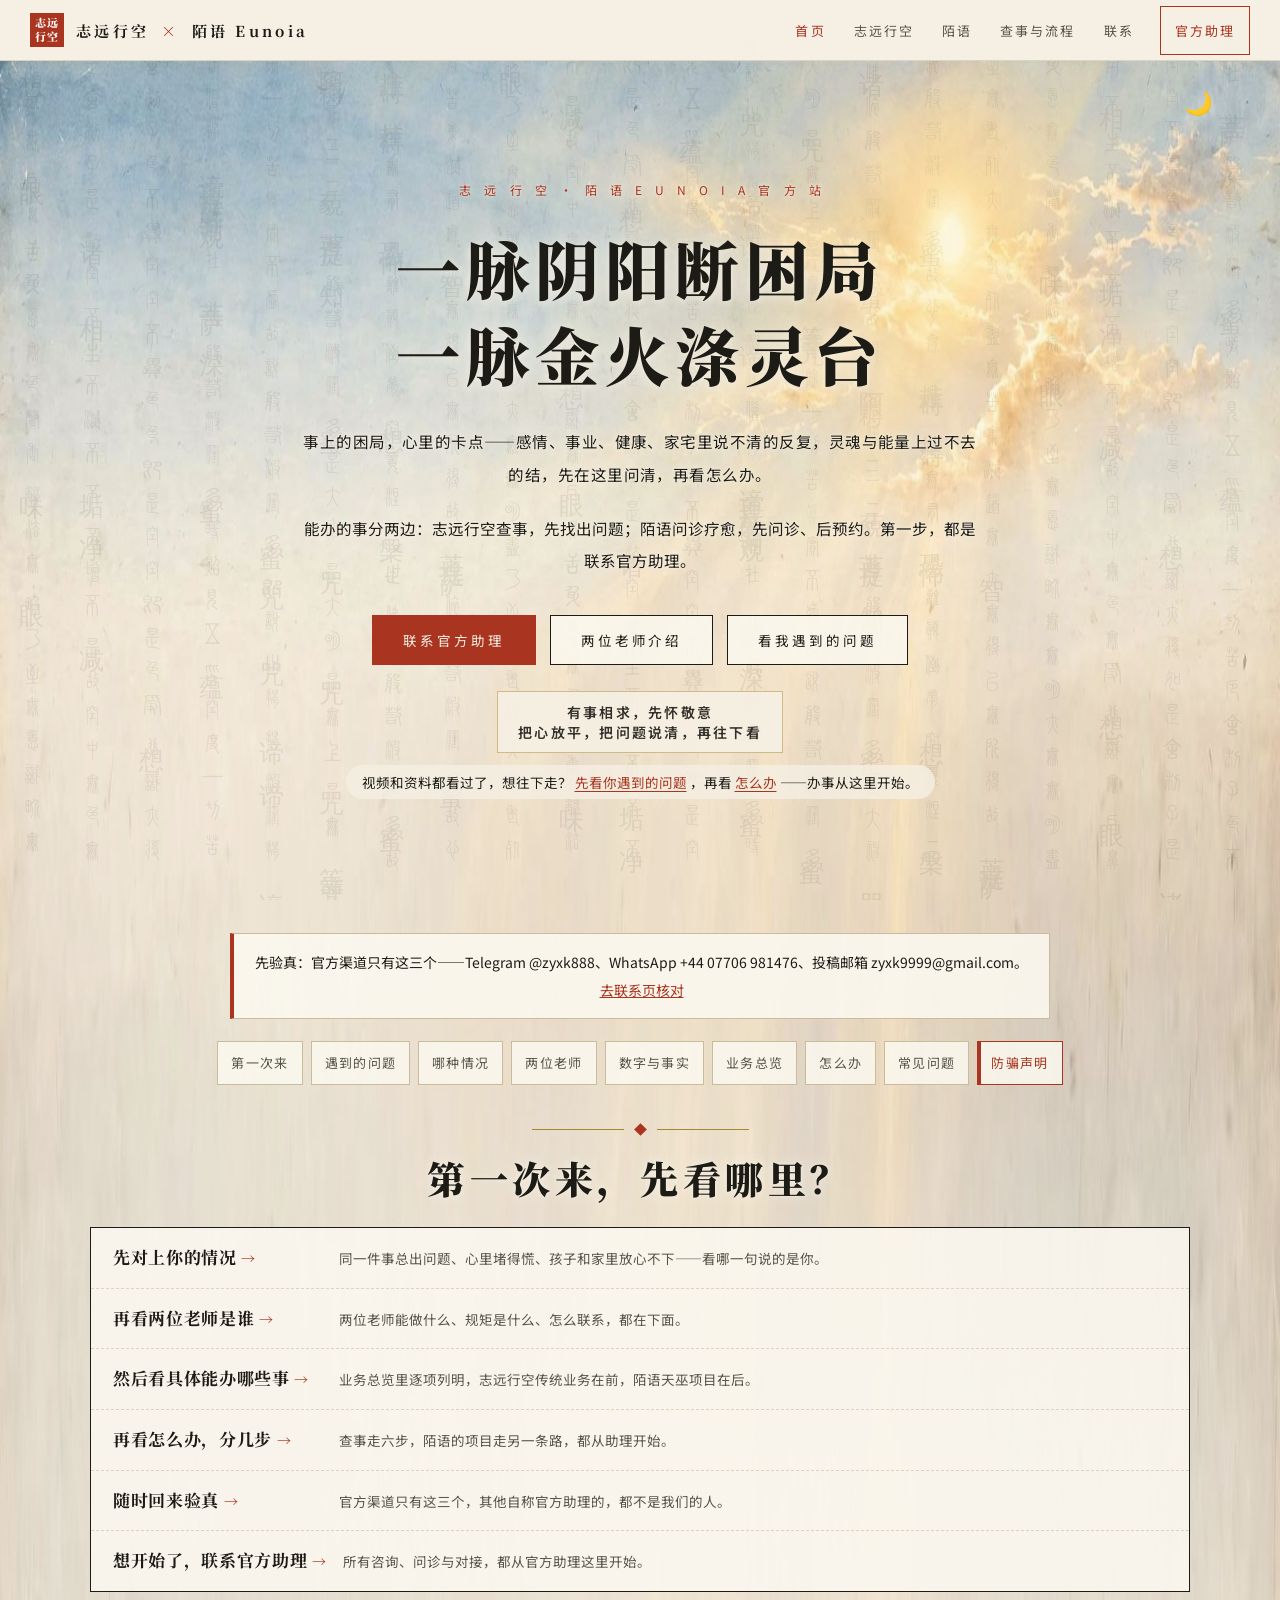
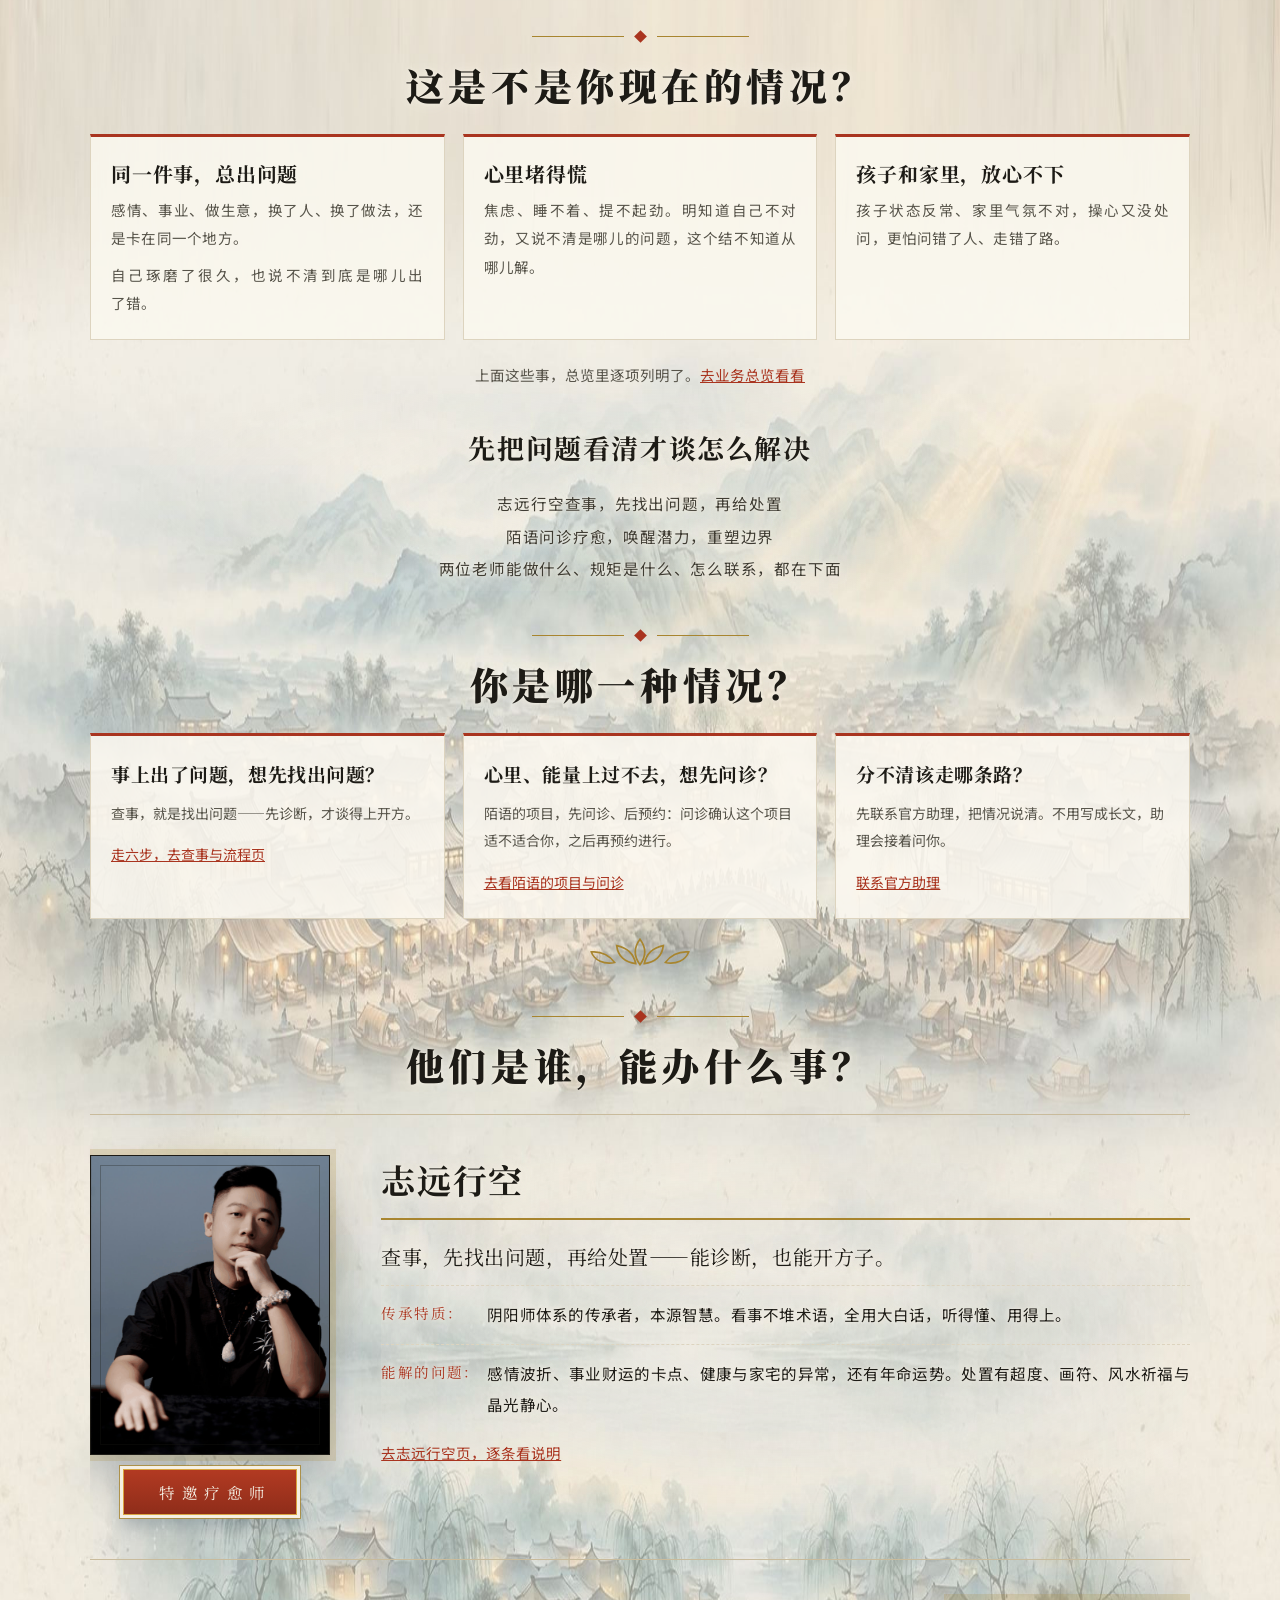
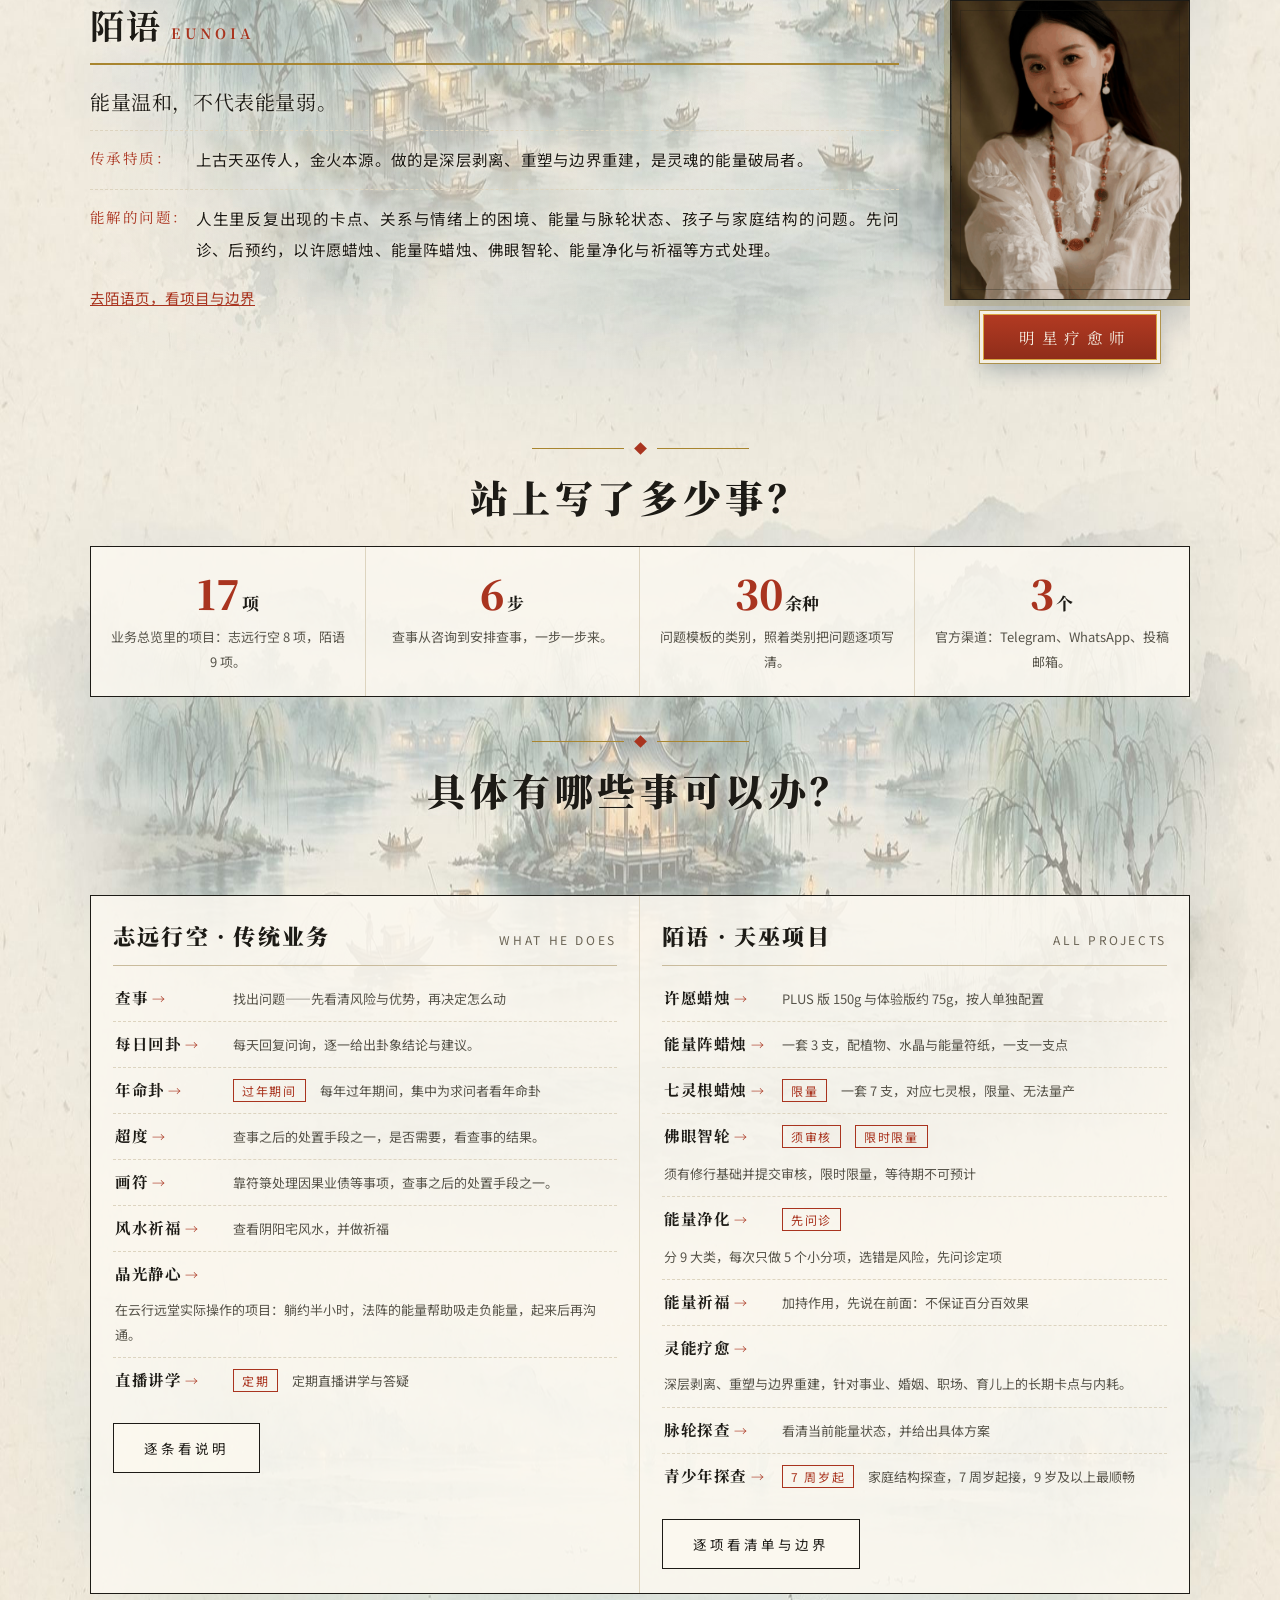
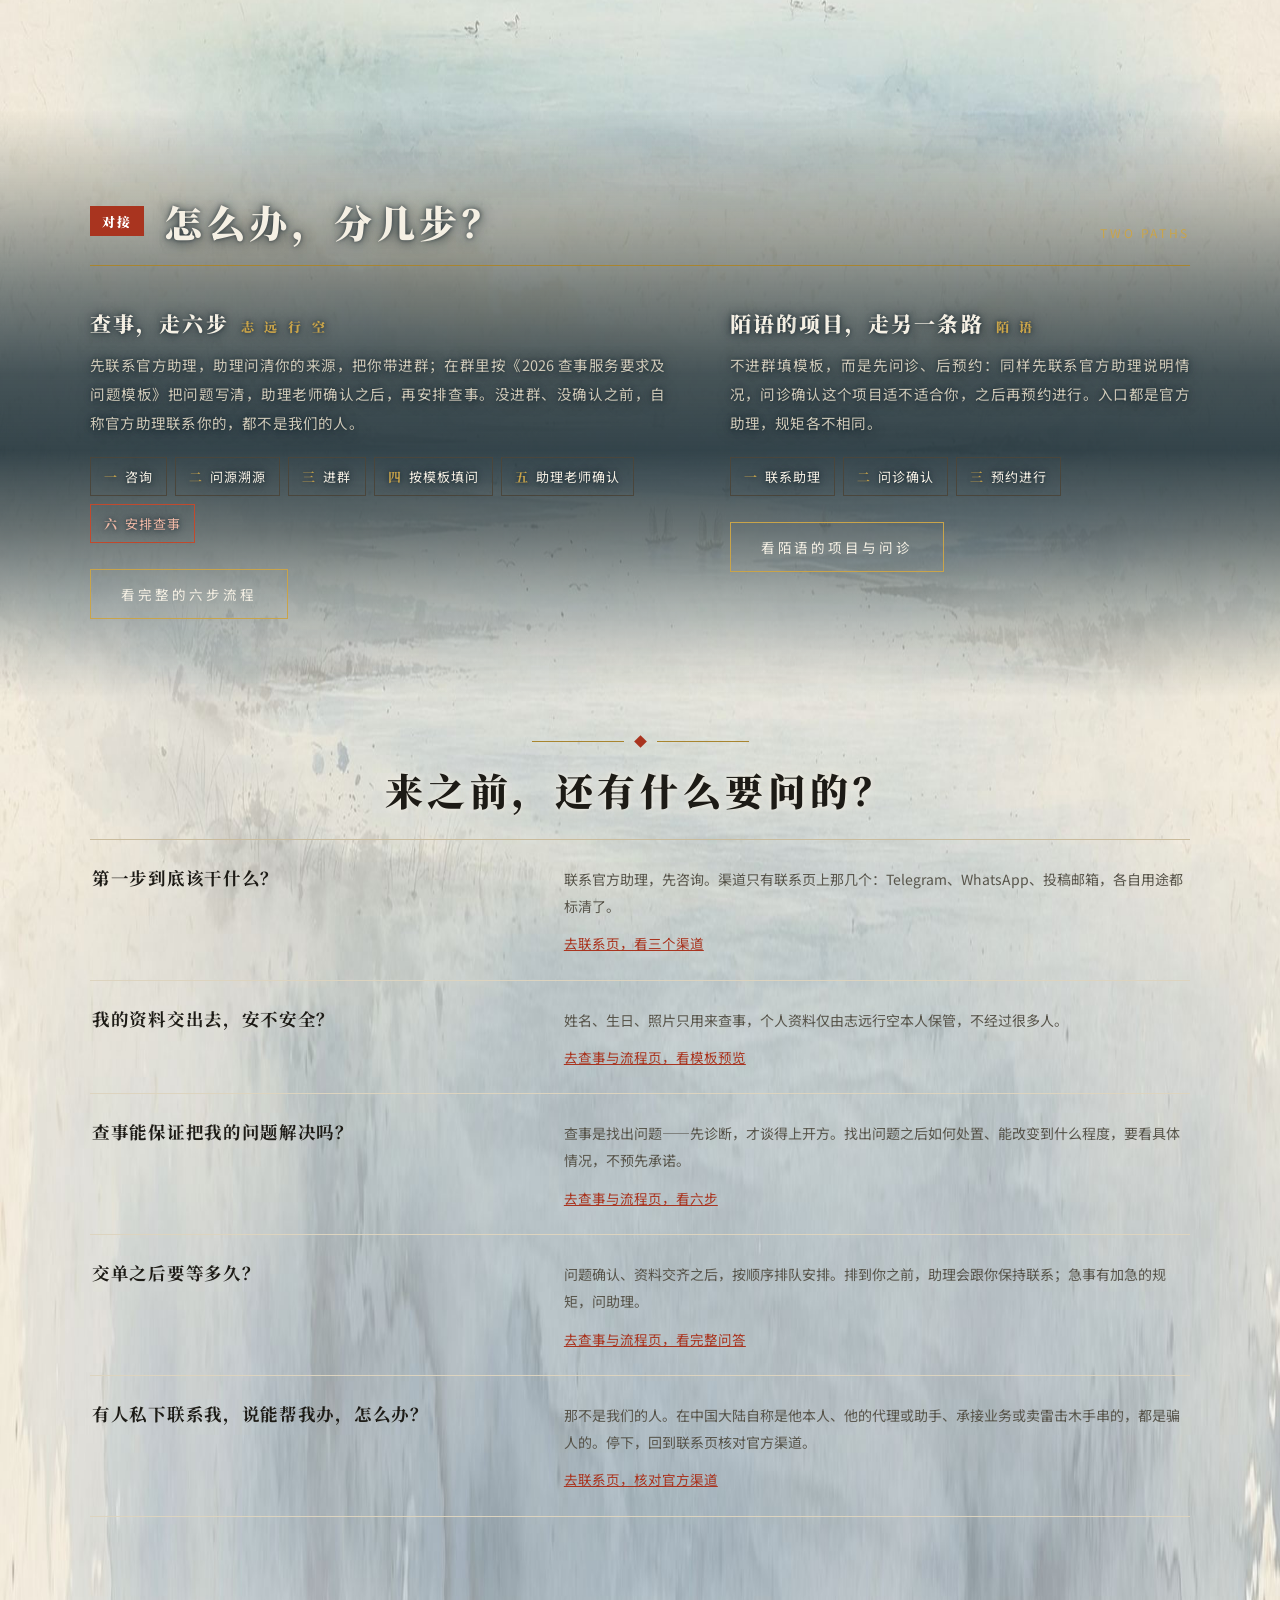
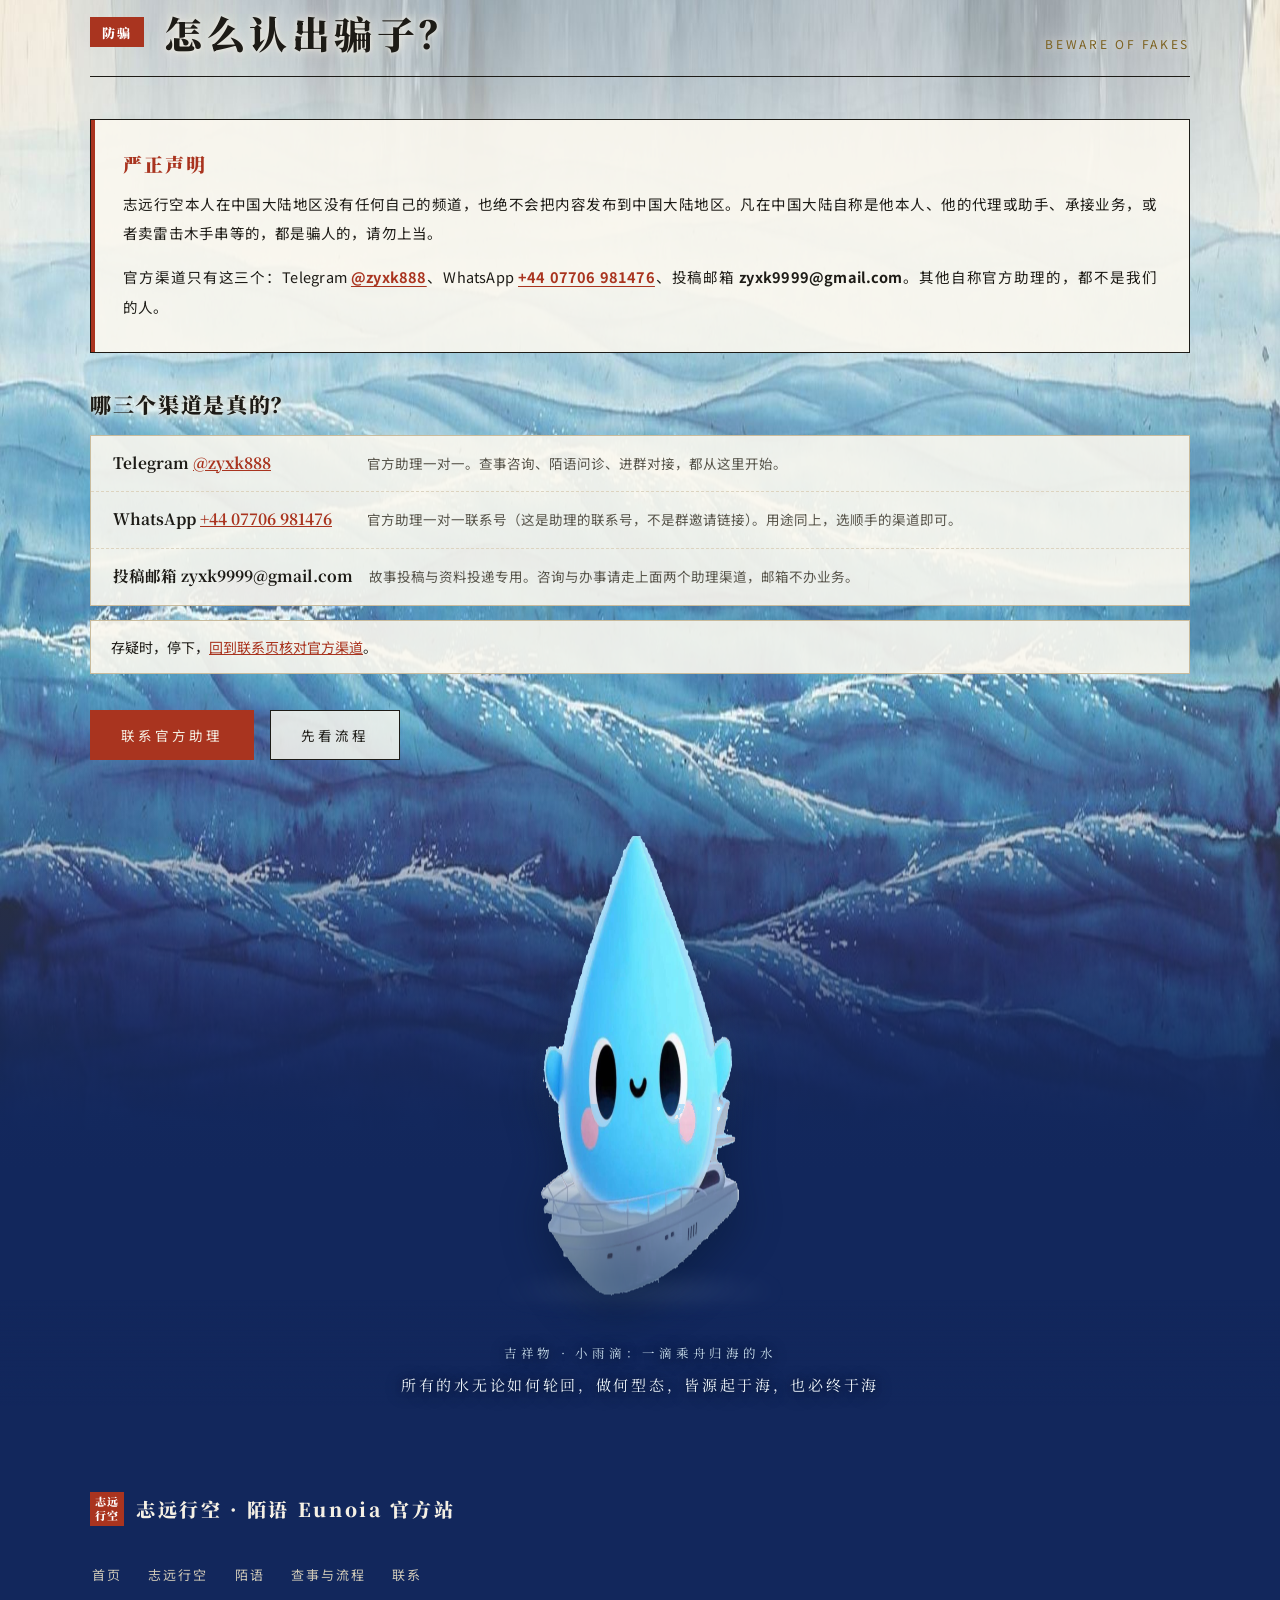
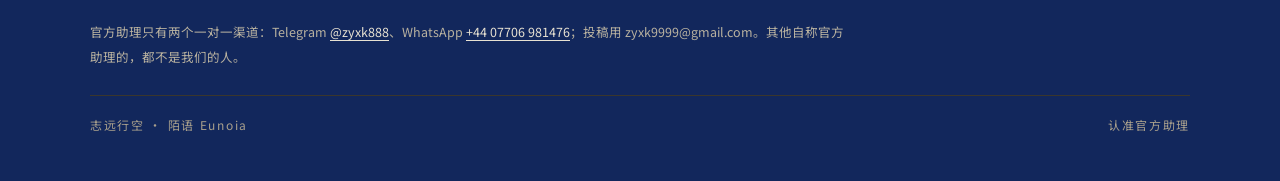
==== index.html @ f31e9ac6 "进化轮次：动效与交互（回顶＋吸顶细线＋本页目录＋悬停统一＋显现收敛）" ====
<!DOCTYPE html>
<html lang="zh-CN">
<head>
<meta charset="UTF-8">
<meta name="viewport" content="width=device-width, initial-scale=1.0">
<meta name="theme-color" content="#f5f0e4">
<title>志远行空 · 陌语 Eunoia 官方站</title>
<meta name="description" content="志远行空与陌语 Eunoia 的官方站：两个人是谁、各自能做什么、有哪些项目、办事每一步怎么走，都写在这里。">
<style>
/* 官网成型版 · 共用样式（志远行空 × 陌语 Eunoia）
   视觉系统 v2（2026-11-10 大进化首轮）：米白纸面＋墨黑大字＋朱砂印章＋金线
   细颗粒纸纹、印章分隔器、印章章节号、墨色页脚收尾带、首屏带金线＋底部融纸
   成型层：山水主视觉、墨色带、烛光图带、业务卡阵、事实栏、双路流程带 */
:root{
  --paper:#f5f0e4; --paper2:#fbf8ef; --ink:#1d1b16; --ink2:#57544a; --faint:#a29c8b;
  --red:#a9341f; --red2:#c14a2e; --gold:#a8852f; --gold2:#c9a44a; --hair:#ddd4bf; --hair2:#c9bb9c;
  --serif:"Noto Serif SC","Songti SC","STSong","SimSun",serif;
  --sans:"Noto Sans SC","PingFang SC","Microsoft YaHei",sans-serif;
}
*{margin:0;padding:0;box-sizing:border-box}
html{scroll-behavior:smooth;scroll-padding-top:84px}
/* 锚点落点兜底（2026-11-18 动效与交互轮）：与 scroll-padding-top 同值，吸顶栏收敛后仍不盖标题 */
[id]{scroll-margin-top:84px}
body{background-color:var(--paper);color:var(--ink);font-family:var(--sans);-webkit-font-smoothing:antialiased;
  background-image:url("data:image/svg+xml,%3Csvg xmlns='http://www.w3.org/2000/svg' width='140' height='140'%3E%3Cfilter id='n'%3E%3CfeTurbulence type='fractalNoise' baseFrequency='0.9' numOctaves='2' stitchTiles='stitch'/%3E%3CfeColorMatrix type='saturate' values='0'/%3E%3C/filter%3E%3Crect width='140' height='140' filter='url(%23n)' opacity='0.05'/%3E%3C/svg%3E")}
a{color:inherit}
img{max-width:100%}
::selection{background:var(--red);color:var(--paper)}
/* 跳过导航链接（2026-11-17 性能与无障碍轮）：平时隐藏，键盘获焦才现身 */
.skip{position:fixed;left:16px;top:12px;z-index:100;background:var(--paper2);color:var(--red);border:1px solid var(--red);padding:10px 18px;font-size:14px;letter-spacing:.12em;text-decoration:none;transform:translateY(-150%);transition:transform .2s}
.skip:focus{transform:translateY(0)}
/* 键盘焦点（2026-11-17 性能与无障碍轮）：朱砂轮廓＋纸色光晕双保险，深底浅底都可见 */
:focus-visible{outline:3px solid var(--red);outline-offset:2px;box-shadow:0 0 0 5px rgba(245,240,228,.85)}

.wrap{max-width:1160px;margin:0 auto;padding:0 30px}
@media(max-width:640px){.wrap{padding:0 20px}}

/* 页眉 */
.mast{position:fixed;top:0;left:0;right:0;z-index:60;display:flex;justify-content:space-between;align-items:center;
  padding:13px 30px;background:rgba(245,240,228,.94);backdrop-filter:blur(10px);border-bottom:1px solid var(--hair)}
.mast .brand{font-family:var(--serif);font-weight:700;font-size:15px;letter-spacing:.22em;text-decoration:none;display:flex;align-items:center;gap:12px}
.mast .brand b{color:var(--red);font-weight:900}
.seal{display:inline-flex;align-items:center;justify-content:center;width:34px;height:34px;background:var(--red);color:#fff;
  font-family:var(--serif);font-weight:900;font-size:11px;line-height:1.25;letter-spacing:.08em;text-align:center;padding:3px}
.mast nav{display:flex;gap:24px;align-items:center;font-size:13px;letter-spacing:.16em}
.mast nav a{text-decoration:none;color:var(--ink2)}
.mast nav a:hover,.mast nav a.here{color:var(--red)}
.mast nav a.navcta{border:1px solid var(--red);color:var(--red);padding:6px 14px}
.mast nav a.navcta:hover{background:var(--red);color:var(--paper)}
/* 吸顶栏收敛态（2026-11-18 动效与交互轮）：滚过 200px 只加一道朱砂细线，高度字号间距一律不动 */
.mast.scrolled{border-bottom-color:var(--red)}
@media(max-width:900px){.mast nav a{display:none}.mast nav a.navcta{display:block}.mast{padding:11px 16px}}

/* 竖排眉题 */
.vert{writing-mode:vertical-rl;font-family:var(--serif);letter-spacing:.5em;color:var(--faint);font-size:12px}
.vert b{color:var(--red);font-weight:700}

/* 主视觉（首页） */
.hero{position:relative;margin-top:57px;overflow:hidden;border-bottom:3px solid var(--gold)}
.hero .bgimg{position:absolute;inset:0;width:100%;height:100%;object-fit:cover;object-position:center 62%;
  -webkit-mask-image:linear-gradient(180deg,#000 72%,transparent 99%);mask-image:linear-gradient(180deg,#000 72%,transparent 99%)}
.hero .inner{position:relative;max-width:1160px;margin:0 auto;padding:120px 30px 92px;text-align:center}
.hero .kick{font-size:11px;letter-spacing:.55em;text-indent:.55em;color:var(--red);margin-bottom:26px}
.hero h1{font-family:var(--serif);font-weight:900;font-size:clamp(36px,6vw,64px);letter-spacing:.07em;line-height:1.35;text-shadow:0 1px 0 rgba(245,240,228,.6)}
.hero .sub{margin:28px auto 0;max-width:680px;font-size:15.5px;line-height:2.15;color:var(--ink)}
.hero .acts{margin-top:38px;display:flex;gap:14px;justify-content:center;flex-wrap:wrap}
.hero .channels{margin-top:44px;display:flex;gap:10px;justify-content:center;flex-wrap:wrap}
.chip{display:inline-flex;gap:9px;align-items:baseline;background:rgba(251,248,239,.88);border:1px solid var(--hair2);
  padding:8px 16px;font-size:12.5px;letter-spacing:.1em;text-decoration:none}
.chip b{font-family:var(--serif);letter-spacing:.06em}
.chip .cl{font-size:10.5px;letter-spacing:.3em;color:var(--red)}
@media(max-width:640px){.hero .inner{padding:84px 20px 64px}}

/* 页头（内页，带山水带） */
.pband{position:relative;margin-top:57px;overflow:hidden;border-bottom:3px solid var(--gold)}
.pband .bgimg{position:absolute;inset:0;width:100%;height:100%;object-fit:cover;object-position:center 68%;
  -webkit-mask-image:linear-gradient(180deg,#000 72%,transparent 99%);mask-image:linear-gradient(180deg,#000 72%,transparent 99%)}
.pband .inner{position:relative;max-width:1160px;margin:0 auto;padding:86px 30px 62px}
.pband .kick{font-size:11px;letter-spacing:.5em;color:var(--red);margin-bottom:18px}
.pband h1{font-family:var(--serif);font-weight:900;font-size:clamp(38px,6vw,62px);letter-spacing:.09em;line-height:1.25}
.pband h1 .en{font-size:.34em;letter-spacing:.3em;color:var(--ink2);font-weight:600;margin-left:14px}
.pband .lead{margin-top:20px;max-width:660px;font-size:15.5px;line-height:2.1;color:var(--ink)}
.pband.center .inner{text-align:center}
.pband.center .lead{margin-left:auto;margin-right:auto}
@media(max-width:640px){.pband .inner{padding:64px 20px 46px}}

/* 章节头与大分隔 */
.ch-head{display:flex;align-items:baseline;gap:20px;border-bottom:1px solid var(--ink);padding-bottom:16px;margin-bottom:42px}
.ch-head .no{font-family:var(--serif);font-size:13px;color:#fff;background:var(--red);font-weight:900;letter-spacing:.14em;
  display:inline-flex;align-items:center;justify-content:center;min-width:54px;height:30px;padding:0 10px;align-self:center}
.ch-head h2{font-family:var(--serif);font-weight:900;font-size:clamp(25px,3.4vw,34px);letter-spacing:.12em}
.ch-head .en{margin-left:auto;font-size:11px;letter-spacing:.3em;color:var(--gold)}
section.ch{padding:88px 0 6px}
/* 大分隔：印章 ＋ 金线（v2，取代旧版巨字＋三线金纹） */
.divider{margin:92px 0 0;text-align:center}
.divider .dmark{display:flex;align-items:center;gap:20px}
.divider .dmark::before,.divider .dmark::after{content:"";flex:1;height:1px;background:var(--gold);opacity:.65}
.divider .dseal{display:inline-flex;align-items:center;justify-content:center;flex:none;width:52px;height:52px;
  background:var(--red);color:#fff;font-family:var(--serif);font-weight:900;font-size:26px}
.divider .cap{margin-top:16px;font-size:11px;letter-spacing:.5em;text-indent:.5em;color:var(--faint)}
@media(max-width:640px){.divider .dseal{width:44px;height:44px;font-size:22px}.divider .dmark{gap:14px}}

/* CTA */
.cta{display:inline-block;background:var(--red);color:var(--paper);text-decoration:none;
  font-size:13.5px;letter-spacing:.22em;padding:14px 30px;transition:.2s;border:1px solid var(--red)}
.cta:hover{background:var(--ink);border-color:var(--ink)}
.cta.ghost{background:rgba(251,248,239,.85);color:var(--ink);border:1px solid var(--ink)}
.cta.ghost:hover{background:var(--ink);color:var(--paper)}
.cta.light{background:transparent;color:var(--paper);border:1px solid var(--gold2)}
.cta.light:hover{background:var(--gold);border-color:var(--gold);color:var(--ink)}

/* 引文 */
.quote{font-family:var(--serif);font-size:19px;line-height:1.9;letter-spacing:.04em;border-left:2px solid var(--red);padding-left:16px}
.quote .src{display:block;margin-top:8px;font-family:var(--sans);font-size:12px;color:var(--faint);letter-spacing:.14em}

/* 肖像框 4∶5（照片显示宽封顶 240px） */
.frame{position:relative;aspect-ratio:4/5;max-width:240px;border:1px solid var(--ink);overflow:hidden;background:var(--paper2)}
.frame::after{content:"";position:absolute;inset:9px;border:1px solid rgba(29,27,22,.3);pointer-events:none;z-index:2}
.frame img{width:100%;height:100%;object-fit:cover;display:block}
.figcap{display:flex;justify-content:space-between;gap:14px;max-width:240px;padding-top:11px;font-size:11.5px;letter-spacing:.16em;color:var(--faint)}
.frame-art{position:relative;border:1px solid var(--hair2);overflow:hidden;background:var(--ink)}
.frame-art img{width:100%;height:100%;object-fit:cover;display:block}

/* 人物布局：左图吸顶＋事实栏 */
.person-layout{display:grid;grid-template-columns:264px 1fr;gap:clamp(30px,5vw,68px);align-items:start}
.person-layout .side{position:sticky;top:96px}
@media(max-width:860px){.person-layout{grid-template-columns:1fr}.person-layout .side{position:static}}
.facts{margin-top:26px;border:1px solid var(--hair2);background:var(--paper2);max-width:264px}
.facts .fr{display:flex;gap:14px;padding:11px 16px;border-bottom:1px solid var(--hair);font-size:13px;align-items:baseline}
.facts .fr:last-child{border-bottom:none}
.facts .fk{font-family:var(--serif);font-weight:700;letter-spacing:.14em;min-width:58px;color:var(--ink)}
.facts .fv{color:var(--ink2);line-height:1.8}
.byline{font-size:12px;letter-spacing:.18em;color:var(--faint);border-top:1px solid var(--red);padding-top:12px;margin-bottom:14px}
.byline b{color:var(--ink);font-family:var(--serif);letter-spacing:.08em}
.body-copy p{font-size:15px;line-height:2.15;color:var(--ink2);margin-bottom:18px;max-width:700px}
.body-copy p b{color:var(--ink)}

/* 分流三格 */
.serve{display:grid;grid-template-columns:repeat(3,1fr);border:1px solid var(--ink);margin-top:26px;text-align:left;background:var(--paper2)}
.serve a{display:block;padding:26px 24px 28px;text-decoration:none;border-right:1px solid var(--hair);transition:.2s}
.serve a:last-child{border-right:none}
.serve a:hover{background:var(--ink);color:var(--paper)}
.serve a:hover .sk{color:#e0a08d}.serve a:hover .sd{color:#b9b2a0}
.serve .sk{font-size:11px;letter-spacing:.34em;color:var(--red);margin-bottom:8px}
.serve .sv{font-family:var(--serif);font-weight:700;font-size:19px;letter-spacing:.06em}
.serve .sd{margin-top:8px;font-size:13px;line-height:1.95;color:var(--ink2)}
@media(max-width:820px){.serve{grid-template-columns:1fr}.serve a{border-right:none;border-bottom:1px solid var(--hair)}}

/* 双人区 */
.duo{position:relative;display:grid;grid-template-columns:1fr 1fr;margin-top:10px}
.duo::before{content:"";position:absolute;top:0;bottom:0;left:50%;width:1px;background:var(--hair2)}
.person{padding:52px clamp(24px,4.5vw,58px) 8px}
.person .tag{margin-top:28px;font-size:11.5px;letter-spacing:.42em;color:var(--red)}
.person h2{font-family:var(--serif);font-weight:900;font-size:clamp(32px,3.6vw,42px);letter-spacing:.1em;margin-top:12px}
.person h2 .en{font-size:14px;letter-spacing:.3em;color:var(--faint);margin-left:12px;font-weight:600}
.person .posline{margin-top:14px;font-size:15.5px;line-height:1.95}
.person .tags{margin-top:18px;display:flex;flex-wrap:wrap;gap:8px}
.person .tags span{font-size:12px;letter-spacing:.12em;border:1px solid var(--hair2);background:var(--paper2);padding:5px 11px;color:var(--ink2)}
.person .enter{margin-top:28px}
@media(max-width:820px){.duo{grid-template-columns:1fr}.duo::before{display:none}.person.right{border-top:1px solid var(--ink);margin-top:40px}}

/* 业务总览（首页双列） */
.overview2{display:grid;grid-template-columns:1fr 1fr;gap:0;border:1px solid var(--ink);background:var(--paper2)}
.overview2 .col{padding:34px 36px 30px}
.overview2 .col:first-child{border-right:1px solid var(--hair)}
.overview2 .ch2{display:flex;align-items:baseline;gap:14px;border-bottom:1px solid var(--hair2);padding-bottom:14px;margin-bottom:10px}
.overview2 .ch2 h3{font-family:var(--serif);font-weight:900;font-size:22px;letter-spacing:.1em}
.overview2 .ch2 .ce{font-size:10.5px;letter-spacing:.3em;color:var(--faint);margin-left:auto}
.ov-row{display:flex;gap:14px;padding:10px 2px;border-bottom:1px dashed var(--hair);align-items:baseline}
.ov-row:last-of-type{border-bottom:none}
.ov-row .k{font-family:var(--serif);font-weight:700;font-size:15.5px;min-width:104px;letter-spacing:.04em}
.ov-row .d{font-size:13px;color:var(--ink2);line-height:1.85}
.overview2 .more{margin-top:20px}
@media(max-width:860px){.overview2{grid-template-columns:1fr}.overview2 .col:first-child{border-right:none;border-bottom:1px solid var(--hair)}}

/* 墨色带（流程） */
.band-ink{background:var(--ink);color:var(--paper);margin-top:110px;padding:84px 0 78px;position:relative}
.band-ink::before{content:"";position:absolute;top:0;left:0;right:0;height:1px;background:var(--gold)}
.band-ink .ch-head{border-bottom-color:var(--gold)}
.band-ink .ch-head h2{color:var(--paper)}
.band-ink .ch-head .en{color:var(--gold2)}
.paths{display:grid;grid-template-columns:1.25fr 1fr;gap:clamp(30px,5vw,64px)}
@media(max-width:860px){.paths{grid-template-columns:1fr}}
.path h3{font-family:var(--serif);font-weight:900;font-size:21px;letter-spacing:.1em;color:var(--paper)}
.path h3 .who{color:var(--gold2);font-size:13px;letter-spacing:.3em;margin-left:12px}
.path .pd{margin-top:12px;font-size:14px;line-height:2;color:#cfc9b8}
.steps-h{display:flex;flex-wrap:wrap;gap:8px;margin-top:20px}
.steps-h .sh{border:1px solid #4a463c;padding:9px 13px;font-size:13px;letter-spacing:.08em;color:var(--paper)}
.steps-h .sh b{color:var(--gold2);font-family:var(--serif);margin-right:7px}
.steps-h .sh.hot{border-color:var(--red2);color:#f0b9a6}
.steps-h .sh.hot b{color:#f0b9a6}
.path .pcta{margin-top:26px}

/* 图带（烛光） */
.imgband{position:relative;margin-top:110px;overflow:hidden;border-top:1px solid var(--ink);border-bottom:1px solid var(--ink)}
.imgband img.bgi{width:100%;height:430px;object-fit:cover;display:block}
.imgband .cap{position:absolute;inset:0;display:flex;flex-direction:column;justify-content:center;align-items:center;text-align:center;padding:0 24px;
  background:linear-gradient(90deg,rgba(20,18,14,.55),rgba(20,18,14,.15) 55%,rgba(20,18,14,.55))}
.imgband .cap .q{font-family:var(--serif);font-weight:700;font-size:clamp(21px,3.4vw,32px);letter-spacing:.1em;line-height:1.7;color:#f7f2e3;max-width:760px}
.imgband .cap .qs{margin-top:14px;font-size:12px;letter-spacing:.34em;color:var(--gold2)}
.imgband .cap .cta{margin-top:28px}
@media(max-width:640px){.imgband img.bgi{height:340px}}

/* 业务卡阵（人物页） */
.biz-grid{display:grid;grid-template-columns:repeat(2,1fr);gap:16px}
@media(max-width:760px){.biz-grid{grid-template-columns:1fr}}
.biz{background:var(--paper2);border:1px solid var(--hair2);padding:24px 26px 22px;position:relative;transition:.2s}
.biz:hover{border-color:var(--ink);transform:translateY(-2px)}
.biz::before{content:"";position:absolute;top:0;left:0;width:34px;height:3px;background:var(--red)}
.biz .bk{font-family:var(--serif);font-weight:900;font-size:19px;letter-spacing:.07em}
.biz .bd{margin-top:9px;font-size:13.5px;line-height:1.95;color:var(--ink2)}
.biz .bd b{color:var(--ink)}

/* 项目条目（陌语页） */
.proj{border:1px solid var(--hair2);background:var(--paper2);padding:30px 32px 26px;margin-bottom:16px;position:relative}
.proj::before{content:"";position:absolute;top:0;left:0;width:34px;height:3px;background:var(--red)}
.proj .ph{display:flex;align-items:baseline;gap:16px;flex-wrap:wrap}
.proj .pno{font-family:var(--serif);font-size:13px;color:var(--red);letter-spacing:.2em}
.proj h3{font-family:var(--serif);font-weight:900;font-size:clamp(21px,2.6vw,25px);letter-spacing:.08em}
.proj .pos{margin-top:10px;font-size:15px;line-height:2;color:var(--ink);max-width:760px}
.proj .fit{margin-top:12px}
.proj .fit .fl{font-size:11px;letter-spacing:.4em;color:var(--faint);margin-bottom:8px}
.proj .fit ul{list-style:none}
.proj .fit li{font-size:14px;line-height:1.95;color:var(--ink2);padding-left:18px;position:relative}
.proj .fit li::before{content:"";position:absolute;left:0;top:13px;width:7px;height:1px;background:var(--red)}
.proj .rule-note{margin-top:14px;font-size:12.5px;letter-spacing:.12em;color:var(--red);border-top:1px dashed var(--hair2);padding-top:10px}
@media(max-width:640px){.proj{padding:24px 20px 20px}}

/* 边界清单 */
.bounds{border:1px solid var(--hair2);background:var(--paper2);padding:10px 28px}
.bounds li{list-style:none;font-size:14.5px;line-height:2.05;color:var(--ink2);padding:13px 2px 13px 20px;border-bottom:1px solid var(--hair);position:relative}
.bounds li:last-child{border-bottom:none}
.bounds li::before{content:"";position:absolute;left:0;top:24px;width:8px;height:1px;background:var(--red)}
.bounds li b{color:var(--ink)}
@media(max-width:640px){.bounds{padding:6px 18px}}

/* 须知与声明 */
.notice{border:1px solid var(--ink);background:var(--paper2);padding:24px 28px}
.notice .t{font-family:var(--serif);font-weight:900;font-size:18px;letter-spacing:.1em;border-bottom:1px solid var(--red);padding-bottom:10px;margin-bottom:14px}
.notice p,.notice li{font-size:14px;line-height:2;color:var(--ink2)}
.notice ul{padding-left:20px}
.statement{border:1px solid var(--ink);padding:30px 32px;background:var(--paper2);position:relative}
.statement::before{content:"";position:absolute;top:0;left:0;bottom:0;width:4px;background:var(--red)}
.statement .t{font-family:var(--serif);font-weight:900;font-size:19px;letter-spacing:.1em;color:var(--red);margin-bottom:12px}
.statement p{font-size:14.5px;line-height:2.05;color:var(--ink)}
.band-ink .statement{background:#26231d;border-color:var(--gold);color:var(--paper)}
.band-ink .statement p{color:#e8e2d2}

/* 步骤（查事页） */
.ov6{display:grid;grid-template-columns:repeat(6,1fr);border:1px solid var(--ink);background:var(--paper2);margin-top:44px}
.ov6 div{padding:18px 14px 20px;border-right:1px solid var(--hair)}
.ov6 div:last-child{border-right:none}
.ov6 .on{font-family:var(--serif);font-size:13px;color:var(--red);letter-spacing:.16em}
.ov6 .ov{margin-top:7px;font-family:var(--serif);font-weight:700;font-size:16.5px;letter-spacing:.05em;line-height:1.6}
.ov6 div.hot .ov{color:var(--red)}
@media(max-width:900px){.ov6{grid-template-columns:repeat(3,1fr)}.ov6 div{border-bottom:1px solid var(--hair)}}
@media(max-width:560px){.ov6{grid-template-columns:repeat(2,1fr)}}
.tl{position:relative;background:var(--paper2);border:1px solid var(--hair2);padding:38px 38px 12px}
.tl::before{content:"";position:absolute;left:48px;top:44px;bottom:20px;width:1px;background:var(--hair2)}
.step{position:relative;padding:0 0 34px 52px}
.step:last-child{padding-bottom:14px}
.step .dot{position:absolute;left:4px;top:7px;width:15px;height:15px;border-radius:50%;background:var(--paper);border:2px solid var(--ink);z-index:1}
.step.hot .dot{background:var(--red);border-color:var(--red)}
.step .st{display:flex;align-items:baseline;gap:16px;flex-wrap:wrap}
.step .num{font-family:var(--serif);font-size:14px;color:var(--faint);letter-spacing:.2em}
.step h3{font-family:var(--serif);font-weight:700;font-size:21px;letter-spacing:.08em}
.step.hot h3{color:var(--red)}
.step p{margin-top:7px;font-size:14px;line-height:1.95;color:var(--ink2);max-width:680px}
@media(max-width:640px){.tl{padding:28px 20px 8px}.tl::before{left:28px}}
.tpl{margin:6px 0 30px 52px;border:1px solid var(--hair2);background:var(--paper);padding:22px 26px;max-width:700px}
.tpl .tt{font-family:var(--serif);font-weight:700;font-size:16px;letter-spacing:.06em;border-bottom:1px solid var(--red);padding-bottom:9px;margin-bottom:11px}
.tpl p{font-size:13.5px;line-height:1.95;color:var(--ink2);margin-bottom:9px}
.tpl p:last-child{margin-bottom:0}
@media(max-width:640px){.tpl{margin-left:0}}
.pre-notice{margin:2px 0 34px 52px;max-width:700px}
@media(max-width:640px){.pre-notice{margin-left:0}}

/* FAQ */
.faq{border-top:1px solid var(--hair2)}
.faq .qa{display:grid;grid-template-columns:1fr 1.4fr;gap:26px;padding:22px 2px;border-bottom:1px solid var(--hair);align-items:baseline}
.faq .q{font-family:var(--serif);font-weight:700;font-size:16.5px;letter-spacing:.04em;line-height:1.8}
.faq .a{font-size:14px;line-height:1.95;color:var(--ink2)}
@media(max-width:760px){.faq .qa{grid-template-columns:1fr;gap:6px}}
.faq-tier{margin-top:34px;font-size:11.5px;letter-spacing:.44em;color:var(--red)}

/* 渠道卡（联系页） */
.chan-cards{display:grid;grid-template-columns:repeat(3,1fr);gap:16px;margin-top:26px}
@media(max-width:900px){.chan-cards{grid-template-columns:1fr}}
.chan-card{background:var(--paper2);border:1px solid var(--hair2);padding:30px 28px 26px;position:relative;transition:.2s}
.chan-card:hover{border-color:var(--ink);transform:translateY(-2px)}
.chan-card::before{content:"";position:absolute;top:0;left:0;width:34px;height:3px;background:var(--red)}
.chan-card .cl{font-size:11px;letter-spacing:.4em;color:var(--red);margin-bottom:14px}
.chan-card .cv{font-family:var(--serif);font-weight:900;font-size:clamp(20px,2.4vw,25px);letter-spacing:.03em;line-height:1.4;word-break:break-all}
.chan-card .cv a{text-decoration:none;border-bottom:2px solid var(--red)}
.chan-card .cu{margin-top:13px;font-size:13.5px;line-height:1.95;color:var(--ink2)}

/* 页脚：墨色收尾带（v2，与墨色带同系） */
footer{border-top:3px solid var(--gold);margin-top:110px;padding:64px 0 48px;background:var(--ink);color:var(--paper)}
footer .fbrand{font-family:var(--serif);font-weight:900;font-size:19px;letter-spacing:.14em;display:flex;align-items:center;gap:12px;color:var(--paper)}
footer nav{display:flex;gap:22px;flex-wrap:wrap;font-size:13px;letter-spacing:.16em;margin:26px 0 22px}
footer nav a{text-decoration:none;color:#cfc9b8}
footer nav a:hover{color:var(--gold2)}
footer .fline{font-size:12.5px;line-height:2;color:#b9b2a0;max-width:760px}
footer .fin{display:flex;justify-content:space-between;flex-wrap:wrap;gap:10px;font-size:12px;color:#8d8676;letter-spacing:.14em;margin-top:26px;border-top:1px solid #3a362c;padding-top:20px}

/* 滚动渐入 */
.rv{opacity:0;transform:translateY(12px);transition:opacity .6s ease-out,transform .6s ease-out}
.rv.on{opacity:1;transform:none}
@media(prefers-reduced-motion:reduce){.rv{opacity:1;transform:none;transition:none}}

/* 首页改版（2026-11-11 大进化第三轮）：本页目录条、分组小标题、锚点偏移修正 */
.serve a .sv::after{content:" \2192";color:var(--red);font-size:15px}
.serve a:hover .sv::after{color:var(--gold2)}

/* 定版首屏（2026-11-11 落地）：敬意句 / 分节头 / 痛点卡 / 理念引言 / 老师卡 */
.humble{margin-top:26px}
.humble span{display:inline-block;background:rgba(245,240,228,.9);color:#33302a;padding:10px 20px;font-size:14px;font-weight:600;letter-spacing:.16em;border:1px solid rgba(168,133,47,.5)}
.sec{text-align:center;margin:40px 0 22px}
.sec .orn{display:flex;align-items:center;justify-content:center;gap:12px}
.sec .orn i{display:block;height:1px;width:92px;background:var(--gold)}
.sec .orn em{display:block;width:9px;height:9px;background:var(--red);transform:rotate(45deg)}
.sec h2{font-family:var(--serif);font-size:26px;font-weight:700;letter-spacing:.14em;margin-top:16px}
.pain{display:grid;grid-template-columns:repeat(3,1fr);gap:18px;margin:8px 0 6px}
.pain .pc{background:var(--paper2);border:1px solid var(--hair);border-top:3px solid var(--red);padding:22px 20px}
.pain .pc h3{font-family:var(--serif);font-size:19px;letter-spacing:.04em;margin-bottom:8px}
.pain .pc p{color:var(--ink2);font-size:14.5px;line-height:1.85}
.creed{text-align:center;padding:36px 6% 6px}
.creed .q{font-family:var(--serif);font-size:clamp(20px,3vw,27px);font-weight:700;line-height:1.7;letter-spacing:.04em}
.creed .m{color:var(--ink2);margin-top:16px;line-height:2;font-size:15px}
.tcard{display:grid;grid-template-columns:240px 1fr;gap:clamp(28px,4vw,54px);padding:40px 0 44px;border-top:1px solid var(--hair2)}
.tcard.flip{grid-template-columns:1fr 240px}
.tcard.flip .tphoto{order:2}
.tcard.flip .tbody{order:1}
.tcard .tphoto{text-align:center}
.tcard .frame{width:240px;margin:0 auto}
.tcard .ptag{display:inline-block;margin-top:14px;background:var(--red);color:#f5f0e4;font-size:12.5px;letter-spacing:.34em;text-indent:.34em;padding:6px 16px 6px 18px;font-family:var(--serif)}
.tcard h2{font-family:var(--serif);font-size:34px;letter-spacing:.05em;padding-bottom:14px;border-bottom:2px solid var(--gold)}
.tcard h2 .en{font-size:14px;color:var(--red);letter-spacing:.3em;margin-left:10px}
.tcard .say{font-family:var(--serif);font-size:18.5px;line-height:1.85;margin:18px 0 8px;color:var(--ink)}
.tcard .fld{display:grid;grid-template-columns:92px 1fr;gap:6px 14px;padding:13px 0 4px;border-top:1px dashed var(--hair);margin-top:10px}
.tcard .fld .fl{font-family:var(--serif);color:var(--red);letter-spacing:.1em;font-size:14px;padding-top:3px;white-space:nowrap}
.tcard .fld p{line-height:1.9;font-size:15px;color:var(--ink)}
@media(max-width:760px){.pain{grid-template-columns:1fr}.tcard{grid-template-columns:1fr}.tcard.flip{grid-template-columns:1fr}.tcard.flip .tphoto{order:0}.tcard.flip .tbody{order:1}.tcard .fld{grid-template-columns:1fr;gap:2px}}

/* 漏斗交棒（2026-11-12 落地）：首屏桥接句 + 第一句脚手架 */
.bridge{text-align:center;margin:16px 0 0;font-size:13.5px;line-height:2}
.bridge span{background:rgba(245,240,228,.78);padding:7px 16px;border-radius:999px;box-decoration-break:clone;-webkit-box-decoration-break:clone}
.bridge a{color:var(--red);text-decoration:underline;text-underline-offset:3px}
.scaf{margin-top:10px;font-size:14px;color:var(--ink2)}

/* ===== 排版同步沙盒（2026-11-13）：标题衡平 + 语义分段不断词 ===== */
/* 定版结论：balance + strict + keep-all；.nb 锁短语；对齐方式沿用原样式
   （本站标题左/中对齐各异，不统一改居中）；禁用 overflow-wrap。 */
h1,h2,h3,.kick,.creed .q,.divider .cap,.statement .t,.notice .t,.tpl .tt,.biz .bk,.faq .q,.faq-tier,.ov6 .ov,.byline,.tcard .say,.imgband .cap .q,.imgband .cap .qs,.seaband .dropnote{text-wrap:balance;line-break:strict;word-break:keep-all}
.nb{white-space:nowrap}

</style>
<link rel="preconnect" href="https://fonts.googleapis.com">
<link rel="preconnect" href="https://fonts.gstatic.com" crossorigin>
<link rel="stylesheet" href="https://fonts.googleapis.com/css2?family=Noto+Serif+SC:wght@400;700;900&family=Noto+Sans+SC:wght@400;500;700&display=swap">
<style>
/* ===== 归海概念十四版 · 已落地（含漏斗桥接句） ===== */
@font-face{font-family:"SealSutra";src:url(sealsutra-subset.woff2) format("woff2");font-weight:400;font-style:normal;font-display:swap}
.sealbg{position:fixed;inset:0;z-index:0;overflow:hidden;pointer-events:none;writing-mode:vertical-rl;font-family:"FZShouJinShu-S","华文篆书","STKaiti","Kaiti SC","楷体",serif;font-size:25px;line-height:2.4;letter-spacing:.35em;color:#1d1b16;opacity:.075;padding:18px}
body>*{position:relative;z-index:1}
.mast{z-index:60}
html.night .sealbg{color:#d9a441;opacity:.08}
/* 概念版五 2026-11-12：整页一张长卷底色——纸色一路洇成海色，不再分段上色。
   各区卡片改半透明纸 veil 让底色透出来；双路带与烛光带只在底色上加深/加蓝。 */
body{position:relative}
.onepaint{position:absolute;inset:0;z-index:0;pointer-events:none}
.onepaint img{width:100%;height:100%;object-fit:fill;display:block}
html.night .onepaint img{filter:brightness(.78) saturate(.9)}
.hero{border-bottom:none;min-height:94vh}
.hero .inner{z-index:2}
.rays{position:absolute;inset:0;z-index:1;pointer-events:none;background:conic-gradient(from 208deg at 88% -4%,rgba(255,228,150,.34) 0deg,rgba(255,228,150,0) 55deg),repeating-linear-gradient(128deg,rgba(255,232,170,.17) 0 54px,rgba(255,232,170,0) 54px 150px);-webkit-mask-image:radial-gradient(ellipse 95% 85% at 88% 0%,#000 30%,transparent 80%);mask-image:radial-gradient(ellipse 95% 85% at 88% 0%,#000 30%,transparent 80%);filter:blur(5px);mix-blend-mode:screen;opacity:.9;transition:opacity 1.4s;animation:shimmer 9s ease-in-out infinite alternate}
@keyframes shimmer{from{opacity:.7}to{opacity:.95}}
.dust{position:absolute;inset:0;z-index:1;pointer-events:none;overflow:hidden;transition:opacity 1.4s}
.dust i{position:absolute;top:-12px;border-radius:50%;background:radial-gradient(circle,#fff8dd,#ffd968 60%,rgba(255,217,104,0));opacity:0;animation:fall linear infinite}
@keyframes fall{0%{transform:translate3d(0,-2vh,0);opacity:0}12%{opacity:.9}88%{opacity:.55}100%{transform:translate3d(-3.5vw,82vh,0);opacity:0}}
html.night .rays{opacity:.75;background:conic-gradient(from 208deg at 88% -4%,rgba(205,224,248,.26) 0deg,rgba(205,224,248,0) 55deg),repeating-linear-gradient(128deg,rgba(205,224,248,.12) 0 54px,rgba(205,224,248,0) 54px 150px)}
html.night .dust i{top:auto;bottom:-12px;background:radial-gradient(circle,#fff6c8,#e8c860 55%,rgba(232,200,96,0));animation-name:rise}
@keyframes rise{0%{transform:translate3d(0,4vh,0);opacity:0}18%{opacity:.85}55%{opacity:.35}82%{opacity:.7}100%{transform:translate3d(-3vw,-72vh,0);opacity:0}}
.stars{position:absolute;inset:0;z-index:1;pointer-events:none;overflow:hidden;opacity:0;transition:opacity 1.6s}
html.night .stars{opacity:1}
.stars i{position:absolute;border-radius:50%;background:#fff;box-shadow:0 0 6px rgba(255,255,255,.8);animation:twinkle 3.4s ease-in-out infinite}
@keyframes twinkle{0%,100%{opacity:.15}50%{opacity:.95}}
.moonglow{position:absolute;right:1%;top:-70px;width:300px;height:300px;z-index:1;pointer-events:none;background:radial-gradient(circle,rgba(232,240,252,.6),rgba(232,240,252,.12) 42%,rgba(232,240,252,0) 68%);mix-blend-mode:screen;opacity:0;transition:opacity 1.6s}
html.night .moonglow{opacity:1}
.lightpour{position:fixed;inset:0;z-index:80;pointer-events:none;background:conic-gradient(from 208deg at 88% -4%,rgba(255,228,150,.5) 0deg,rgba(255,228,150,0) 55deg),repeating-linear-gradient(128deg,rgba(255,232,170,.28) 0 54px,rgba(255,232,170,0) 54px 150px);-webkit-mask-image:radial-gradient(ellipse 95% 85% at 88% 0%,#000 30%,transparent 80%);mask-image:radial-gradient(ellipse 95% 85% at 88% 0%,#000 30%,transparent 80%);filter:blur(6px);mix-blend-mode:screen;opacity:0}
html.night .lightpour{background:conic-gradient(from 208deg at 88% -4%,rgba(205,224,248,.4) 0deg,rgba(205,224,248,0) 55deg),repeating-linear-gradient(128deg,rgba(205,224,248,.2) 0 54px,rgba(205,224,248,0) 54px 150px)}
.lightpour.pour{animation:pour 1.5s ease-out forwards}
@keyframes pour{0%{opacity:0}18%{opacity:.85}100%{opacity:0}}
.themebtn{position:fixed;right:4.5%;top:80px;z-index:70;width:46px;height:46px;border:none;background:transparent;padding:0;font-size:23px;line-height:1;cursor:pointer;filter:drop-shadow(0 0 7px rgba(245,240,228,.9));transition:transform .2s}
.themebtn:hover{transform:scale(1.12)}
html.night .themebtn{filter:drop-shadow(0 0 8px rgba(8,18,32,.6))}
html.night .hero h1{color:#f4ecd9;text-shadow:0 2px 18px rgba(0,0,0,.4)}
html.night .hero .kick{color:#e8d9ae}
html.night .hero .sub{color:#e9e2cf}
html.night .hero .cta{border-color:#e8d9ae;color:#f4ecd9}
html.night .hero .cta.ghost{background:rgba(13,30,48,.45)}
html.night .hero .cta.solid{color:#fff}
.tcard .tphoto{position:relative}
.tcard .tphoto::before{content:"";position:absolute;left:50%;top:-36px;transform:translateX(-50%);width:330px;height:330px;border-radius:50%;background:radial-gradient(circle,rgba(217,164,65,.40) 0%,rgba(217,164,65,.13) 46%,rgba(217,164,65,0) 68%);z-index:0}
.tcard .frame{position:relative;z-index:1;box-shadow:0 0 0 6px rgba(168,133,47,.20),0 16px 36px rgba(23,50,74,.28)}
.tcard .ptag{position:relative;z-index:1;font-size:15.5px;padding:11px 24px 11px 30px;letter-spacing:.42em;background:linear-gradient(180deg,#b23a22,#8f2d1a);border:1px solid #d9a441;box-shadow:0 0 0 3px #f5f0e4,0 0 0 4px rgba(168,133,47,.8),0 10px 20px rgba(23,50,74,.30)}
.lotusorn{text-align:center;margin:16px 0 -4px;position:relative;z-index:2}
#overview .col{background:transparent;padding:24px 22px}
.overview2{background:rgba(251,248,239,.88)}
.pain .pc{background:rgba(251,248,239,.86)}
.statement{background:rgba(251,248,239,.90)}
/* 双路带：不再是黑板子——深河色、上下化入纸面 */
.band-ink{border:none;background:transparent}
.band-ink::before{display:none}
.band-ink::after{content:"";position:absolute;inset:0;z-index:0;pointer-events:none;background:linear-gradient(180deg,rgba(26,45,54,0) 0%,rgba(26,45,54,.25) 15%,rgba(26,45,54,.55) 30%,rgba(26,45,54,.8) 45%,rgba(26,45,54,.86) 58%,rgba(26,45,54,.62) 72%,rgba(38,66,80,.35) 84%,rgba(38,66,80,.13) 93%,rgba(38,66,80,0) 100%)}
.band-ink .wrap{position:relative;z-index:1}
.pband .bgimg{-webkit-mask-image:linear-gradient(180deg,transparent 0,#000 10%,#000 92%,transparent 100%);mask-image:linear-gradient(180deg,transparent 0,#000 10%,#000 92%,transparent 100%)}
/* 概念六：烛光带已移出首页（落地时放陌语页），相关规则删除 */
.seaband{width:100vw;margin-left:calc(50% - 50vw);margin-top:70px;line-height:0;position:relative;height:min(66vh,620px);overflow:hidden}
 /* 接缝审计 2026-11-12：补底边羽化，原先只羽化顶边；底边由 88% 放到 82% 起羽，夜里页脚更暗、淡色浪花化得更开 */
/* 接缝审计 2026-11-12 07:xx 轮：海画底边原先羽化到纸白、再以硬直线接深靛页脚（日夜同症）。
   改在带底加一道与页脚同色的渐变罩，让海色直接洇进页脚色，不再经过纸白断层。 */
.seaband::after{content:"";position:absolute;left:0;right:0;bottom:0;height:130px;background:linear-gradient(180deg,rgba(18,39,92,0),#12275c 82%);pointer-events:none}
html.night .seaband::after{background:linear-gradient(180deg,rgba(10,26,62,0),#0a1a3e 82%)}
.moonpath{position:absolute;left:58%;top:6%;bottom:16%;width:200px;z-index:1;pointer-events:none;background:linear-gradient(180deg,rgba(226,236,250,0),rgba(226,236,250,.38) 45%,rgba(226,236,250,.10));-webkit-mask-image:linear-gradient(90deg,transparent,#000 30%,#000 70%,transparent);mask-image:linear-gradient(90deg,transparent,#000 30%,#000 70%,transparent);mix-blend-mode:screen;opacity:0;transition:opacity 1.6s}
html.night .moonpath{opacity:1;animation:moonshimmer 7s ease-in-out infinite alternate}
@keyframes moonshimmer{from{opacity:.75}to{opacity:1}}
.seaband .dropwrap,.seaband .dropnote{z-index:1}
.seaband .dropwrap{position:absolute;left:50%;transform:translateX(-50%);bottom:132px}
.seaband .dropwrap img{width:200px;display:block;filter:drop-shadow(0 18px 22px rgba(4,22,44,.45))}
.seaband .dropwrap::before{content:"";position:absolute;left:50%;top:50%;transform:translate(-50%,-50%);width:280px;height:280px;background:radial-gradient(circle,rgba(150,195,235,.14),rgba(150,195,235,0) 62%);z-index:-1;pointer-events:none}
.seaband .dropwrap::after{content:"";position:absolute;left:50%;bottom:-8px;transform:translateX(-50%);width:300px;height:30px;background:radial-gradient(ellipse at center,rgba(190,220,245,.20),rgba(190,220,245,0) 68%);filter:blur(10px);z-index:-1;pointer-events:none}
.seaband .dropnote{position:absolute;left:0;right:0;bottom:30px;text-align:center;color:#eef4fa;font-family:"Noto Serif SC",serif;letter-spacing:.18em;font-size:15px;line-height:2;padding:0 14px;text-shadow:0 1px 10px rgba(6,24,48,.65)}
.seaband .dropnote .dropcap{display:block;font-size:12.5px;letter-spacing:.3em;color:#cfe3f2;margin-bottom:4px}
footer{background:#12275c;margin-top:-2px;border-top:none} /* 接缝审计 2026-11-12：去活站样式的 3px 金顶线，海画底边与页脚之间不再有硬直线 */
html.night footer{background:#0a1a3e}
.pnote{color:#93a7bd;font-size:13px;text-align:center;padding:22px 0 26px;letter-spacing:.06em;line-height:2.1}

/* 概念十一：文字可读性——字浮在画上必有光晕托底，夜里加倍；只动字，不动文案与版式结构 */
.hero h1{text-shadow:0 0 22px rgba(245,240,228,.95),0 2px 6px rgba(245,240,228,.7)}
.hero .kick{text-shadow:0 0 12px rgba(245,240,228,.95),0 0 3px rgba(245,240,228,.9)}
.hero .sub{text-shadow:0 0 12px rgba(245,240,228,.95),0 0 3px rgba(245,240,228,.9)}
.sec h2{text-shadow:0 0 16px rgba(245,240,228,.95),0 0 4px rgba(245,240,228,.9)}
.creed .q{text-shadow:0 0 16px rgba(245,240,228,.95),0 0 4px rgba(245,240,228,.9)}
.creed .m{color:#3f3c33;font-size:15.5px;line-height:2.1;text-shadow:0 0 12px rgba(245,240,228,.95),0 0 3px rgba(245,240,228,.9)}
.creed{background:radial-gradient(ellipse 62% 85% at 50% 50%,rgba(245,240,228,.34),rgba(245,240,228,0) 75%)}
.tcard h2,.tcard .say{text-shadow:0 0 14px rgba(245,240,228,.95),0 0 4px rgba(245,240,228,.9)}
.tcard .fld p{font-size:15.5px;line-height:2;text-shadow:0 0 12px rgba(245,240,228,.95),0 0 3px rgba(245,240,228,.9)}
.tcard .fld .fl{font-size:14.5px;text-shadow:0 0 12px rgba(245,240,228,.95),0 0 3px rgba(245,240,228,.9)}
.tcard .tbody{background:radial-gradient(ellipse 92% 78% at 50% 50%,rgba(245,240,228,.36),rgba(245,240,228,0) 80%)}
.divider .cap{color:#8a7a52;font-size:11.5px;text-shadow:0 0 10px rgba(245,240,228,.95)}
#safety .ch-head h2{text-shadow:0 0 14px rgba(245,240,228,.95),0 0 4px rgba(245,240,228,.9)}
#safety .ch-head .en{color:#8a6d1f;text-shadow:0 0 10px rgba(245,240,228,.9)}
.band-ink .ch-head h2,.band-ink .paths h3,.band-ink .paths .pd,.band-ink .steps-h .sh{text-shadow:0 1px 14px rgba(8,22,32,.85),0 0 4px rgba(8,22,32,.6)}
.seaband .dropnote{text-shadow:0 2px 16px rgba(4,18,36,.85),0 0 6px rgba(4,18,36,.6)}
html.night .hero .sub,html.night .sec h2,html.night .wl-h,html.night .creed .q,html.night .creed .m,html.night .tcard h2,html.night .tcard .say,html.night .tcard .fld p,html.night .tcard .fld .fl,html.night #safety .ch-head h2{text-shadow:0 0 20px rgba(245,240,228,1),0 0 6px rgba(245,240,228,.95)}
html.night .creed{background:radial-gradient(ellipse 62% 85% at 50% 50%,rgba(245,240,228,.42),rgba(245,240,228,0) 75%)}
html.night .tcard .tbody{background:radial-gradient(ellipse 92% 78% at 50% 50%,rgba(245,240,228,.44),rgba(245,240,228,0) 80%)}

/* 概念十二：排版——齐行收边、字距透气、标题衡平；只动样式，不动文案 */
body{text-rendering:optimizeLegibility}
h1,h2,h3{text-wrap:balance}
.hero h1{letter-spacing:.09em}
.hero .sub{letter-spacing:.03em;text-wrap:pretty}
.sec h2{font-size:27px;font-weight:900;letter-spacing:.16em}
.creed .q{letter-spacing:.06em}
.creed .m{letter-spacing:.05em}
.tcard .say{font-size:19.5px;letter-spacing:.03em}
.pain .pc p,.tcard .fld p,.path .pd,.statement p{text-align:justify;text-justify:inter-ideograph;text-wrap:pretty;letter-spacing:.015em}
.pain .pc p{line-height:1.95}
.path .pd{font-size:14.5px}
.ch-head h2{letter-spacing:.14em}

/* 十三版字体定版：甲方案（用户 2026-11-12 13:16 点选）+ 篆经文底 */
:root{--serif:"Noto Serif SC","Songti SC","STSong",serif;--sans:"Noto Sans SC","PingFang SC","Microsoft YaHei",sans-serif}
.sealbg{font-family:"SealSutra","Kaiti SC","KaiTi",serif}
.bridge{text-align:center;margin:16px 0 0;font-size:13.5px;line-height:2}
.bridge span{background:rgba(245,240,228,.78);padding:7px 16px;border-radius:999px;box-decoration-break:clone;-webkit-box-decoration-break:clone}
.bridge a{color:var(--red);text-decoration:underline;text-underline-offset:3px}
</style>
<style>
/* 首页落站版呈现层（2026-11-13）：分区、双路带 veil、暮色罩——规则见 CONTENT_RULES.md 第 12 条 */
/* v2 paint (2026-11-13 round 2): continuous .onepaint fill restored, v14 original, same as live 97e07b2.
   The v1 three-part presentation (mid layer + hero cover + seaband slice) is removed: at 1920px it
   exposed a cold grey-blue band above the FAQ zone, and a hard seam at the hero bottom on desktop.
   .onepaint rules live in the concept block above; nothing here overrides them. Night readability
   keeps the v1 scrim (html.night .hero::after) and dark halos below. */
/* v3 dusk veil (2026-11-13): the painting itself turns perfectly flat at 92% of its height
   (measured: row stddev 16 -> 0 within ~20 image rows; mean luminance stays smooth, so the
   cliff is a texture edge, not a brightness edge). On this longer page the cliff lands
   mid-seaband, exposed. This veil shares .onepaint's box, so its gradient tracks the
   painting at ANY page height: transparent at 88.5%, solid footer-navy at 92.5%.
   Painting, sutra and light untouched; content (z-index 1) stays above the veil. */
.onepaint::after{content:"";position:absolute;inset:0;pointer-events:none;background:linear-gradient(180deg,rgba(18,39,92,0) 87%,rgba(18,39,92,.25) 88.5%,rgba(18,39,92,.55) 90%,rgba(18,39,92,.82) 91%,rgba(18,39,92,.97) 91.8%,#12275c 92.5%,#12275c 100%)}
html.night .onepaint::after{background:linear-gradient(180deg,rgba(10,26,62,0) 87%,rgba(10,26,62,.25) 88.5%,rgba(10,26,62,.55) 90%,rgba(10,26,62,.82) 91%,rgba(10,26,62,.97) 91.8%,#0a1a3e 92.5%,#0a1a3e 100%)}
/* G7 mast: no wrap on small screens, hero margin matches measured mast height */
.mast .brand{white-space:nowrap}
.mast nav a.navcta{white-space:nowrap}
.hero{margin-top:61px}
@media(max-width:900px){.mast{padding:10px 14px}.mast .brand{font-size:13px;letter-spacing:.12em;gap:8px}.mast .seal{width:30px;height:30px;font-size:10px}.hero{margin-top:54px}}
/* G5 night hero: dark scrim + dark halo so kick/sub read line by line */
html.night .hero::after{content:"";position:absolute;inset:0;z-index:1;pointer-events:none;background:radial-gradient(ellipse 78% 62% at 50% 36%,rgba(6,14,26,.55),rgba(6,14,26,0) 72%)}
html.night .hero h1{text-shadow:0 2px 20px rgba(0,0,0,.75),0 0 8px rgba(0,0,0,.6)}
html.night .hero .kick{color:#f0e2b8;text-shadow:0 2px 14px rgba(0,0,0,.8),0 0 6px rgba(0,0,0,.65)}
html.night .hero .sub{color:#f2ecdc;text-shadow:0 2px 14px rgba(0,0,0,.8),0 0 6px rgba(0,0,0,.65)}
/* G11 band：底边须羽化到透明——0.38 残留曾在带底拉出约 59 级亮度硬线（实测）。中段加深保留，尾部回十四版原值。section-head English wraps below on narrow screens */
.band-ink::after{background:linear-gradient(180deg,rgba(26,45,54,0) 0%,rgba(26,45,54,.25) 15%,rgba(26,45,54,.55) 30%,rgba(26,45,54,.8) 45%,rgba(26,45,54,.88) 58%,rgba(26,45,54,.62) 72%,rgba(38,66,80,.35) 84%,rgba(38,66,80,.13) 93%,rgba(38,66,80,0) 100%)}
@media(max-width:560px){.ch-head{flex-wrap:wrap;row-gap:6px}.ch-head .en{margin-left:0;width:100%;order:3}}
/* G9 small text at 4.5:1 or better (recomputed, see builder notes) */
.divider .cap{color:#6f5f33}
.ch-head .en{color:#7c611f}
#safety .ch-head .en{color:#7c611f}
.overview2 .ch2 .ce{color:#6b6455}
footer .fin{color:#a89f8c}
.figcap,.byline,.quote .src{color:#6b6455}
/* G25 three levels: big question / answer body / micro labels */
.sec h2,.ch-head h2{font-size:clamp(28px,4.2vw,38px);letter-spacing:.12em}
.hero .kick{font-size:12px;letter-spacing:.42em;text-indent:.42em}
.ch-head .en,.overview2 .ch2 .ce{font-size:12px;letter-spacing:.22em}
.divider .cap{font-size:12px;letter-spacing:.34em}
.faq-tier{font-size:12px;letter-spacing:.34em}
.tcard .say{font-size:20px}
.pain .pc h3{font-size:20px}
/* G26 44px press targets, visual size unchanged */
.bridge a{display:inline-block;padding:12px 3px;margin:-12px 0}
footer nav a{display:inline-block;padding:13px 2px}
.mast nav a{display:inline-block;padding:14px 2px;margin:-14px 0}
.mast nav a.navcta{padding:14px 14px;margin:-8px 0}
/* G27 reduced motion: every endless animation stops, static picture stays */
@media(prefers-reduced-motion:reduce){html{scroll-behavior:auto}.rays,.dust i,.stars i,.moonpath{animation:none}.dust i{opacity:0}.stars i{opacity:.6}.themebtn{transition:none}.lightpour.pour{animation:none;opacity:0}.skip{transition:none}*{animation:none!important;transition:none!important}}
/* seaband: 100% width removes the pre-existing +15px overflow at 768px */
.seaband{width:100%;margin-left:0}
/* G2 verify anchor + benchmark 7 anchor nav */
.verify{max-width:1160px;margin:0 auto;padding:0 30px}
.verify p{margin:26px auto 0;max-width:820px;text-align:center;font-size:14px;line-height:2;color:var(--ink);background:rgba(251,248,239,.9);border:1px solid var(--hair2);border-left:4px solid var(--red);padding:14px 20px}
.verify a{color:var(--red)}
.pagenav{max-width:1160px;margin:22px auto 0;padding:0 30px;display:flex;flex-wrap:wrap;gap:8px;justify-content:center}
.pagenav a{font-size:13px;line-height:1.4;letter-spacing:.1em;color:var(--ink2);text-decoration:none;border:1px solid var(--hair2);background:rgba(251,248,239,.85);padding:12px 13px}
.pagenav a:hover{color:var(--red);border-color:var(--red)}
.pagenav a[aria-current="true"]{color:var(--red);border-color:var(--red);box-shadow:inset 3px 0 0 var(--red)}
@media(max-width:640px){.verify{padding:0 20px}.pagenav{padding:0 20px;justify-content:flex-start}}
/* benchmark 2 newcomer map + benchmark 3 triage (static, no quiz) */
.maplist{border:1px solid var(--ink);background:rgba(251,248,239,.88)}
.maprow{display:flex;gap:16px;align-items:baseline;padding:16px 22px;border-bottom:1px dashed var(--hair);text-decoration:none}
.maprow:last-child{border-bottom:none}
.maprow:hover{background:rgba(245,240,228,.95)}
.maprow:hover .mk{color:var(--red)}
.maprow .mk{font-family:var(--serif);font-weight:700;font-size:17px;letter-spacing:.04em;min-width:210px}
.maprow .md{font-size:13.5px;line-height:1.9;color:var(--ink2)}
.maprow .mk::after{content:" \2192";color:var(--red);font-size:14px}
@media(max-width:760px){.maprow{flex-direction:column;gap:4px}.maprow .mk{min-width:0}}
.triage{display:grid;grid-template-columns:repeat(3,1fr);gap:18px}
.tq{background:rgba(251,248,239,.88);border:1px solid var(--hair);border-top:3px solid var(--red);padding:22px 20px;transition:border-color .2s,background-color .2s}
.tq:hover{border-color:var(--ink);background:rgba(245,240,228,.95)}
.tq h3{font-family:var(--serif);font-size:19px;line-height:1.7;letter-spacing:.03em}
.tq p{margin-top:10px;font-size:14px;line-height:1.95;color:var(--ink2)}
.tq .go{margin-top:14px}
.tq .go a{color:var(--red);font-size:14px}
@media(max-width:760px){.triage{grid-template-columns:1fr}}
/* G6 facts band: verified numbers only, no ratings */
.factband{display:grid;grid-template-columns:repeat(4,1fr);border:1px solid var(--ink);background:rgba(251,248,239,.88)}
.fact{padding:24px 18px 22px;text-align:center;border-right:1px solid var(--hair)}
.fact:last-child{border-right:none}
.fact .fn{font-family:var(--serif);font-weight:900;font-size:40px;color:var(--red);line-height:1.1}
.fact .fn small{font-size:17px;font-weight:700;color:var(--ink);margin-left:2px}
.fact .fd{margin-top:10px;font-size:13px;line-height:1.9;color:var(--ink2)}
@media(max-width:860px){.factband{grid-template-columns:repeat(2,1fr)}.fact:nth-child(2){border-right:none}.fact:nth-child(1),.fact:nth-child(2){border-bottom:1px solid var(--hair)}}
@media(max-width:420px){.factband{grid-template-columns:1fr}.fact{border-right:none;border-bottom:1px solid var(--hair)}.fact:last-child{border-bottom:none}}
/* G12 overview rows: whole row links to the person page + hover feedback */
a.ov-row{text-decoration:none;color:inherit;flex-wrap:wrap}
a.ov-row:hover{background:rgba(245,240,228,.95)}
a.ov-row:hover .k{color:var(--red)}
a.ov-row .k::after{content:" \2192";color:var(--red);font-size:13px}
/* benchmark 4 status tags: every tag has existing copy behind it */
.ov-row .tag{font-size:12px;letter-spacing:.14em;color:var(--red);border:1px solid var(--red);padding:2px 8px;white-space:nowrap}
/* benchmark 5 front FAQ: question + short answer + one destination */
.faq .a .ago{margin-top:10px}
.faq .a .ago a{color:var(--red);font-size:13.5px}
.faq .q{font-size:17.5px}
/* benchmark 1 whitelist: the three existing channels only */
.wl-h{font-family:var(--serif);font-weight:900;font-size:21px;letter-spacing:.08em;margin:36px 0 4px;text-shadow:0 0 14px rgba(245,240,228,.95),0 0 4px rgba(245,240,228,.9)}
.wl{border:1px solid var(--hair2);background:rgba(251,248,239,.9);margin-top:16px}
.wl-row{display:flex;gap:16px;align-items:baseline;padding:15px 22px;border-bottom:1px dashed var(--hair)}
.wl-row:last-child{border-bottom:none}
.wl-row .wk{font-family:var(--serif);font-weight:700;font-size:15.5px;min-width:238px;word-break:break-all}
.wl-row .wk a{color:var(--red)}
.wl-row .wd{font-size:13.5px;line-height:1.9;color:var(--ink2)}
/* v3 补丁：wl-note 与 wl-h 可能落在暮色罩区（窄屏尤甚），裸字在暗底上站不住——note 改纸条、标题补光晕（与桥接句纸丸、sec 标题光晕同例） */
.wl-note{margin-top:14px;font-size:14px;line-height:2;color:var(--ink);background:rgba(251,248,239,.90);border:1px solid var(--hair2);padding:12px 20px}
.wl-note a{color:var(--red)}
@media(max-width:760px){.wl-row{flex-direction:column;gap:4px}.wl-row .wk{min-width:0}}
/* G18 homepage headings: person names sit under the section question */
.tcard h3{font-family:var(--serif);font-size:34px;letter-spacing:.05em;padding-bottom:14px;border-bottom:2px solid var(--gold);text-shadow:0 0 14px rgba(245,240,228,.95),0 0 4px rgba(245,240,228,.9)}
.tcard h3 .en{font-size:14px;color:var(--red);letter-spacing:.3em;margin-left:10px}
html.night .tcard h3{text-shadow:0 0 20px rgba(245,240,228,1),0 0 6px rgba(245,240,228,.95)}
/* G4 section exits + G1 hero plain line */
.secgo{margin:20px 0 0;text-align:center;font-size:14.5px;line-height:2;color:var(--ink2)}
.secgo a{color:var(--red)}
.cardgo{margin-top:16px}
.cardgo a{color:var(--red);font-size:14.5px}
.hero .plainline{margin:22px auto 0;max-width:680px;font-size:15.5px;line-height:2.05;color:var(--ink);text-shadow:0 0 12px rgba(245,240,228,.95),0 0 3px rgba(245,240,228,.9)}
html.night .hero .plainline{color:#f2ecdc;text-shadow:0 2px 14px rgba(0,0,0,.8),0 0 6px rgba(0,0,0,.65)}
.maprow .mk,.wl-row .wk{text-wrap:balance;line-break:strict;word-break:keep-all}
/* G3 linked channels read as links */
.statement p a{color:var(--red);text-decoration:underline;text-underline-offset:3px}
footer .fline a{color:#e8e2d2;text-decoration:underline;text-underline-offset:3px}
/* mast nav stays hidden at <=900px (G26 hit-area rule must not undo the baseline hiding) */
@media(max-width:900px){.mast nav a{display:none}.mast nav a.navcta{display:inline-block;padding:14px 14px;margin:-8px 0}}
/* 768px +15px: photo halo (::before 330px) spills past the card; clip it at the card edge (visible glow radius stays inside) */
.tcard{overflow-x:clip}
</style>
<style>
/* ===== 移动端整体改版（2026-11-15 每日大进化轮次）：只动 ≤768px 呈现，文案、冻结区结构、背景、通画一律不动 ===== */
/* 实测基线：390px CDP 实拍（.rv 滚动显现后取像）——首屏高 860px，主行动钮在首屏外；总览 .ch2 英文眉题在右侧挤成 101px 两行；
   业务行名＋说明左右挤、每行 3 行；事实带单列四盒偏高；双路带上下留白偏大；360px 两颗星星粒子出框 2px（视觉被裁剪，仅探针读数超限）。
   对标同 draft/对标逆向_移动端改版_20261115.md。未做：通画 object-fit 改 cover（背景冻结）、FAQ 折叠（动效与交互主题另轮）、
   节内锚点条（新顶栏系统，另轮再议）、多档供图（需新图资产，另立项）。 */
@media(max-width:640px){
  .hero .inner{padding:60px 20px 48px}
  .hero .kick{font-size:10.5px;letter-spacing:.3em;text-indent:.3em;margin-bottom:18px}
  .hero h1{font-size:clamp(30px,8.5vw,36px);letter-spacing:.05em;line-height:1.5}
  .hero .sub{margin-top:20px}
  .hero .plainline{margin-top:16px}
  .hero .acts{margin-top:26px;flex-direction:column;align-items:center;gap:12px}
  .hero .acts .cta{width:100%;max-width:320px;text-align:center}
  .humble{margin-top:18px}
  .bridge{margin-top:12px}
  section.ch{padding:64px 0 6px}
  .divider{margin-top:64px}
  .overview2 .col{padding:24px 20px 22px}
  .overview2 .ov-row{gap:4px 10px;padding:12px 2px}
  .overview2 .ov-row .k{min-width:0}
  .overview2 .ov-row .d{flex-basis:100%}
  .band-ink{padding:60px 0 56px}
  .steps-h .sh{padding:12px 15px}
  .path .pd{line-height:1.9}
  .seaband{height:min(52vh,420px)}
  footer .fbrand{font-size:16px;letter-spacing:.08em;flex-wrap:wrap}
  footer nav{gap:16px}
}
@media(max-width:560px){
  .overview2 .ch2{flex-wrap:wrap;row-gap:2px}
  .overview2 .ch2 .ce{margin-left:0;width:100%}
}
@media(max-width:420px){
  .fact{padding:18px 14px 16px}
}
</style>
<style>
/* 回顶（2026-11-18 动效与交互轮）：纸面小方牌，滚过约一屏半后淡入；近页脚 120px 内收起，不遮页脚链接；无 JS 时不出现 */
.totop{position:fixed;right:22px;bottom:22px;z-index:65;background:var(--paper2);color:var(--red);border:1px solid var(--red);
  font-size:13px;letter-spacing:.14em;text-decoration:none;padding:12px 16px;min-width:44px;min-height:44px;
  display:flex;align-items:center;justify-content:center;opacity:0;visibility:hidden;pointer-events:none;
  transition:opacity .2s,visibility 0s linear .2s,background-color .2s,color .2s}
.totop.show{opacity:1;visibility:visible;pointer-events:auto;transition:opacity .2s,background-color .2s,color .2s}
.totop:hover{background:var(--red);color:var(--paper)}
@media(max-width:640px){.totop{right:16px;bottom:16px}}
</style>
<noscript><style>.rv{opacity:1!important;transform:none!important}</style></noscript>
</head>
<body>
<a class="skip" href="#main">跳到正文</a>
<div class="onepaint" aria-hidden="true"><img src="onepaint-2200.jpg" alt="" width="2200" height="7260" decoding="async" fetchpriority="high"></div>
<div class="lightpour" id="lightpour" aria-hidden="true"></div>
<div class="sealbg" aria-hidden="true">观自在菩萨行深般若波罗蜜多时照见五蕴皆空度一切苦厄舍利子色不异空空不异色色即是空空即是色受想行识亦复如是舍利子是诸法空相不生不灭不垢不净不增不减是故空中无色无受想行识无眼耳鼻舌身意无色声香味触法无眼界乃至无意识界无无明亦无无明尽乃至无老死亦无老死尽无苦集灭道无智亦无得以无所得故菩提萨埵依般若波罗蜜多故心无挂碍无挂碍故无有恐怖远离颠倒梦想究竟涅槃三世诸佛依般若波罗蜜多故得阿耨多罗三藐三菩提故知般若波罗蜜多是大神咒是大明咒是无上咒是无等等咒能除一切苦真实不虚故说般若波罗蜜多咒即说咒曰揭谛揭谛波罗揭谛波罗僧揭谛菩提萨婆诃观自在菩萨行深般若波罗蜜多时照见五蕴皆空度一切苦厄舍利子色不异空空不异色色即是空空即是色受想行识亦复如是舍利子是诸法空相不生不灭不垢不净不增不减是故空中无色无受想行识无眼耳鼻舌身意无色声香味触法无眼界乃至无意识界无无明亦无无明尽乃至无老死亦无老死尽无苦集灭道无智亦无得以无所得故菩提萨埵依般若波罗蜜多故心无挂碍无挂碍故无有恐怖远离颠倒梦想究竟涅槃三世诸佛依般若波罗蜜多故得阿耨多罗三藐三菩提故知般若波罗蜜多是大神咒是大明咒是无上咒是无等等咒能除一切苦真实不虚故说般若波罗蜜多咒即说咒曰揭谛揭谛波罗揭谛波罗僧揭谛菩提萨婆诃观自在菩萨行深般若波罗蜜多时照见五蕴皆空度一切苦厄舍利子色不异空空不异色色即是空空即是色受想行识亦复如是舍利子是诸法空相不生不灭不垢不净不增不减是故空中无色无受想行识无眼耳鼻舌身意无色声香味触法无眼界乃至无意识界无无明亦无无明尽乃至无老死亦无老死尽无苦集灭道无智亦无得以无所得故菩提萨埵依般若波罗蜜多故心无挂碍无挂碍故无有恐怖远离颠倒梦想究竟涅槃三世诸佛依般若波罗蜜多故得阿耨多罗三藐三菩提故知般若波罗蜜多是大神咒是大明咒是无上咒是无等等咒能除一切苦真实不虚故说般若波罗蜜多咒即说咒曰揭谛揭谛波罗揭谛波罗僧揭谛菩提萨婆诃观自在菩萨行深般若波罗蜜多时照见五蕴皆空度一切苦厄舍利子色不异空空不异色色即是空空即是色受想行识亦复如是舍利子是诸法空相不生不灭不垢不净不增不减是故空中无色无受想行识无眼耳鼻舌身意无色声香味触法无眼界乃至无意识界无无明亦无无明尽乃至无老死亦无老死尽无苦集灭道无智亦无得以无所得故菩提萨埵依般若波罗蜜多故心无挂碍无挂碍故无有恐怖远离颠倒梦想究竟涅槃三世诸佛依般若波罗蜜多故得阿耨多罗三藐三菩提故知般若波罗蜜多是大神咒是大明咒是无上咒是无等等咒能除一切苦真实不虚故说般若波罗蜜多咒即说咒曰揭谛揭谛波罗揭谛波罗僧揭谛菩提萨婆诃</div>

<header class="mast">
  <a class="brand" href="index.html"><span class="seal">志远<br>行空</span>志远行空 <b>×</b> 陌语 Eunoia</a>
  <nav aria-label="站内导航">
    <a href="index.html" class="here">首页</a><a href="zhiyuan.html">志远行空</a><a href="moyu.html">陌语</a><a href="chashi.html">查事与流程</a><a href="lianxi.html">联系</a><a class="navcta" href="lianxi.html">官方助理</a>
  </nav>
</header>

<main id="main" tabindex="-1">
<!-- 主视觉（用户定版：法脉主标版，2026-11-11 落地） -->
<div class="hero">
<div class="rays" aria-hidden="true"></div><div class="dust" id="dust" aria-hidden="true"></div><div class="stars" id="stars" aria-hidden="true"></div><div class="moonglow" aria-hidden="true"></div>
  
  <div class="inner">
    <div class="kick"><span class="nb">志 远 行 空 ·</span> <span class="nb">陌 语</span> <span class="nb" lang="en">E U N O I A</span> <span class="nb">官 方 站</span></div>
    <h1>一脉阴阳断困局<br>一脉金火涤灵台</h1>
    <p class="sub">事上的困局，心里的卡点——感情、事业、健康、家宅里说不清的反复，灵魂与能量上过不去的结，先在这里问清，再看怎么办。</p>
    <p class="plainline">能办的事分两边：志远行空查事，先找出问题；陌语问诊疗愈，先问诊、后预约。第一步，都是联系官方助理。</p>
    <div class="acts">
      <a class="cta" href="lianxi.html">联系官方助理</a>
      <a class="cta ghost" href="#teachers">两位老师介绍</a>
      <a class="cta ghost" href="#pain">看我遇到的问题</a>
    </div>
    <p class="humble"><span>有事相求，先怀敬意<br>把心放平，把问题说清，再往下看</span></p>
    <p class="bridge"><span>视频和资料都看过了，想往下走？<a href="#pain">先看你遇到的问题</a>，再看<a href="chashi.html">怎么办</a>——办事从这里开始。</span></p>
  </div>
</div>

<div class="verify"><p>先验真：官方渠道只有这三个——Telegram @zyxk888、WhatsApp +44 07706 981476、投稿邮箱 zyxk9999@gmail.com。<a href="lianxi.html">去联系页核对</a></p></div>
<nav class="pagenav" aria-label="本页目录"><a href="#newcomer">第一次来</a><a href="#pain">遇到的问题</a><a href="#triage">哪种情况</a><a href="#teachers">两位老师</a><a href="#facts">数字与事实</a><a href="#overview">业务总览</a><a href="#paths">怎么办</a><a href="#faq">常见问题</a><a href="#safety">防骗声明</a></nav>

<div class="wrap">

    <div class="sec" id="newcomer"><div class="orn"><i></i><em></em><i></i></div><h2>第一次来，<wbr>先看哪里？</h2></div>
    <div class="maplist">
      <a class="maprow" href="#pain"><span class="mk">先对上你的情况</span><span class="md">同一件事总出问题、心里堵得慌、孩子和家里放心不下——看哪一句说的是你。</span></a>
      <a class="maprow" href="#teachers"><span class="mk">再看两位老师是谁</span><span class="md">两位老师能做什么、规矩是什么、怎么联系，都在下面。</span></a>
      <a class="maprow" href="#overview"><span class="mk">然后看具体能办哪些事</span><span class="md">业务总览里逐项列明，志远行空传统业务在前，陌语天巫项目在后。</span></a>
      <a class="maprow" href="#paths"><span class="mk">再看怎么办，分几步</span><span class="md">查事走六步，陌语的项目走另一条路，都从助理开始。</span></a>
      <a class="maprow" href="#safety"><span class="mk">随时回来验真</span><span class="md">官方渠道只有这三个，其他自称官方助理的，都不是我们的人。</span></a>
      <a class="maprow" href="lianxi.html"><span class="mk">想开始了，联系官方助理</span><span class="md">所有咨询、问诊与对接，都从官方助理这里开始。</span></a>
    </div>

    <div class="sec"><div class="orn"><i></i><em></em><i></i></div><h2>这是不是<wbr>你现在的情况？</h2></div>
  <div class="pain" id="pain">
    <div class="pc"><h3>同一<span class="nb">件事，</span><wbr>总出问题</h3><p>感情、事业、做生意，换了人、换了做法，还是卡在同一个地方。</p><p style="margin-top:8px">自己琢磨了很久，也说不清到底是哪儿出了错。</p></div>
    <div class="pc"><h3>心里堵得慌</h3><p>焦虑、睡不着、提不起劲。明知道自己不对劲，又说不清是哪儿的问题，这个结不知道从哪儿解。</p></div>
    <div class="pc"><h3>孩子和<span class="nb">家里，</span><wbr>放心不下</h3><p>孩子状态反常、家里气氛不对，操心又没处问，更怕问错了人、走错了路。</p></div>
  </div>

  <p class="secgo">上面这些事，总览里逐项列明了。<a href="#overview">去业务总览看看</a></p>

  <div class="creed">
    <div class="q">先把问题看清<wbr>才谈怎么解决</div>
    <p class="m">志远行空查事，先找出问题，再给处置<br>陌语问诊疗愈，唤醒潜力，重塑边界<br>两位老师能做什么、规矩是什么、怎么联系，都在下面</p>
  </div>

    <div class="sec" id="triage"><div class="orn"><i></i><em></em><i></i></div><h2>你是哪一种情况？</h2></div>
  <div class="triage">
    <div class="tq"><h3>事上出了问题，<wbr>想先找出问题？</h3><p>查事，就是找出问题——先诊断，才谈得上开方。</p><p class="go"><a href="chashi.html">走六步，去查事与流程页</a></p></div>
    <div class="tq"><h3>心里、能量上过不去，<wbr>想先问诊？</h3><p>陌语的项目，先问诊、后预约：问诊确认这个项目适不适合你，之后再预约进行。</p><p class="go"><a href="moyu.html">去看陌语的项目与问诊</a></p></div>
    <div class="tq"><h3>分不清<wbr>该走哪条路？</h3><p>先联系官方助理，把情况说清。不用写成长文，助理会接着问你。</p><p class="go"><a href="lianxi.html">联系官方助理</a></p></div>
  </div>

  
<div class="lotusorn" aria-hidden="true"><svg width="132" height="36" viewBox="0 0 120 34"><g fill="none" stroke="#a8852f" stroke-width="1.6"><path d="M60 4 C66 12 66 20 60 28 C54 20 54 12 60 4Z"/><path d="M38 10 C48 12 54 18 56 27 C46 26 39 20 38 10Z"/><path d="M82 10 C72 12 66 18 64 27 C74 26 81 20 82 10Z"/><path d="M14 16 C24 15 32 20 36 26 C26 28 17 24 14 16Z"/><path d="M106 16 C96 15 88 20 84 26 C94 28 103 24 106 16Z"/></g></svg></div>
<div class="sec"><div class="orn"><i></i><em></em><i></i></div><h2>他们是谁，<wbr>能办什么事？</h2></div>

  <div class="tcard" id="teachers">
    <div class="tphoto">
      <div class="frame"><img src="zhiyuan-official-portrait.png" alt="志远行空官方照片" width="599" height="897" loading="lazy" decoding="async"></div>
      <span class="ptag">特邀疗愈师</span>
    </div>
    <div class="tbody">
      <h3>志远行空</h3>
      <p class="say">查事，<wbr>先找出问题，<wbr>再给处置——<wbr>能诊断，也能开方子。</p>
      <div class="fld"><span class="fl">传承特质：</span><p>阴阳师体系的传承者，本源智慧。看事不堆术语，全用大白话，听得懂、用得上。</p></div>
      <div class="fld"><span class="fl">能解的问题：</span><p>感情波折、事业财运的卡点、健康与家宅的异常，还有年命运势。处置有超度、画符、风水祈福与晶光静心。</p></div>
      <p class="cardgo"><a href="zhiyuan.html">去志远行空页，逐条看说明</a></p>
    </div>
  </div>

  <div class="tcard flip">
    <div class="tphoto">
      <div class="frame"><img src="moyu-official-portrait.png" alt="陌语官方照片" width="595" height="897" loading="lazy" decoding="async"></div>
      <span class="ptag">明星疗愈师</span>
    </div>
    <div class="tbody">
      <h3>陌语<span class="en" lang="en">EUNOIA</span></h3>
      <p class="say"><span class="nb">能量温和，不代表能量弱。</span></p>
      <div class="fld"><span class="fl">传承特质：</span><p>上古天巫传人，金火本源。做的是深层剥离、重塑与边界重建，是灵魂的能量破局者。</p></div>
      <div class="fld"><span class="fl">能解的问题：</span><p>人生里反复出现的卡点、关系与情绪上的困境、能量与脉轮状态、孩子与家庭结构的问题。先问诊、后预约，以许愿蜡烛、能量阵蜡烛、佛眼智轮、能量净化与祈福等方式处理。</p></div>
      <p class="cardgo"><a href="moyu.html">去陌语页，看项目与边界</a></p>
    </div>
  </div>

<div class="sec" id="facts"><div class="orn"><i></i><em></em><i></i></div><h2>站上写了<wbr>多少事？</h2></div>
    <div class="factband">
      <div class="fact"><div class="fn">17<small>项</small></div><p class="fd">业务总览里的项目：志远行空 8 项，陌语 9 项。</p></div>
      <div class="fact"><div class="fn">6<small>步</small></div><p class="fd">查事从咨询到安排查事，一步一步来。</p></div>
      <div class="fact"><div class="fn">30<small>余种</small></div><p class="fd">问题模板的类别，照着类别把问题逐项写清。</p></div>
      <div class="fact"><div class="fn">3<small>个</small></div><p class="fd">官方渠道：Telegram、WhatsApp、投稿邮箱。</p></div>
    </div>

<div class="sec"><div class="orn"><i></i><em></em><i></i></div><h2>具体有哪些<wbr>事可以办？</h2></div>

  <section class="ch rv" id="overview" style="padding-top:56px">
    <div class="overview2">
      <div class="col">
        <div class="ch2"><h3>志远<span class="nb">行空 ·</span><wbr> 传统业务</h3><span class="ce" lang="en">WHAT HE DOES</span></div>
        <a class="ov-row" href="zhiyuan.html"><span class="k">查事</span><span class="d">找出问题——先看清风险与优势，再决定怎么动</span></a>
        <a class="ov-row" href="zhiyuan.html"><span class="k">每日回卦</span><span class="d">每天回复问询，逐一给出卦象结论与建议。</span></a>
        <a class="ov-row" href="zhiyuan.html"><span class="k">年命卦</span><span class="tag">过年期间</span><span class="d">每年过年期间，集中为求问者看年命卦</span></a>
        <a class="ov-row" href="zhiyuan.html"><span class="k">超度</span><span class="d">查事之后的处置手段之一，是否需要，看查事的结果。</span></a>
        <a class="ov-row" href="zhiyuan.html"><span class="k">画符</span><span class="d">靠符箓处理因果业债等事项，查事之后的处置手段之一。</span></a>
        <a class="ov-row" href="zhiyuan.html"><span class="k">风水祈福</span><span class="d">查看阴阳宅风水，并做祈福</span></a>
        <a class="ov-row" href="zhiyuan.html"><span class="k">晶光静心</span><span class="d">在云行远堂实际操作的项目：躺约半小时，法阵的能量帮助吸走负能量，起来后再沟通。</span></a>
        <a class="ov-row" href="zhiyuan.html"><span class="k">直播讲学</span><span class="tag">定期</span><span class="d">定期直播讲学与答疑</span></a>
        <div class="more"><a class="cta ghost" href="zhiyuan.html">逐条看说明</a></div>
      </div>
      <div class="col">
        <div class="ch2"><h3><span class="nb">陌语 ·</span><wbr> 天巫项目</h3><span class="ce" lang="en">ALL PROJECTS</span></div>
        <a class="ov-row" href="moyu.html"><span class="k">许愿蜡烛</span><span class="d">PLUS 版 150g 与体验版约 75g，按人单独配置</span></a>
        <a class="ov-row" href="moyu.html"><span class="k">能量阵蜡烛</span><span class="d">一套 3 支，配植物、水晶与能量符纸，一支一支点</span></a>
        <a class="ov-row" href="moyu.html"><span class="k">七灵根蜡烛</span><span class="tag">限量</span><span class="d">一套 7 支，对应七灵根，限量、无法量产</span></a>
        <a class="ov-row" href="moyu.html"><span class="k">佛眼智轮</span><span class="tag">须审核</span><span class="tag">限时限量</span><span class="d">须有修行基础并提交审核，限时限量，等待期不可预计</span></a>
        <a class="ov-row" href="moyu.html"><span class="k">能量净化</span><span class="tag">先问诊</span><span class="d">分 9 大类，每次只做 5 个小分项，选错是风险，先问诊定项</span></a>
        <a class="ov-row" href="moyu.html"><span class="k">能量祈福</span><span class="d">加持作用，先说在前面：不保证百分百效果</span></a>
        <a class="ov-row" href="moyu.html"><span class="k">灵能疗愈</span><span class="d">深层剥离、重塑与边界重建，针对事业、婚姻、职场、育儿上的长期卡点与内耗。</span></a>
        <a class="ov-row" href="moyu.html"><span class="k">脉轮探查</span><span class="d">看清当前能量状态，并给出具体方案</span></a>
        <a class="ov-row" href="moyu.html"><span class="k">青少年探查</span><span class="tag">7 周岁起</span><span class="d">家庭结构探查，7 周岁起接，9 岁及以上最顺畅</span></a>
        <div class="more"><a class="cta ghost" href="moyu.html">逐项看清单与边界</a></div>
      </div>
    </div>
  </section>
</div>

<!-- 双路流程（墨色带） -->
<div class="band-ink" id="paths">
  <div class="wrap">
    <div class="ch-head"><span class="no">对接</span><h2>怎么办，<wbr>分几步？</h2><span class="en" lang="en">TWO PATHS</span></div>
    <div class="paths">
      <div class="path rv">
        <h3><span class="nb">查事，</span><wbr>走六步<span class="who">志 远 行 空</span></h3>
        <p class="pd">先联系官方助理，助理问清你的来源，把你带进群；在群里按《2026 查事服务要求及问题模板》把问题写清，助理老师确认之后，再安排查事。没进群、没确认之前，自称官方助理联系你的，都不是我们的人。</p>
        <div class="steps-h">
          <span class="sh"><b>一</b>咨询</span><span class="sh"><b>二</b>问源溯源</span><span class="sh"><b>三</b>进群</span><span class="sh"><b>四</b>按模板填问</span><span class="sh"><b>五</b>助理老师确认</span><span class="sh hot"><b>六</b>安排查事</span>
        </div>
        <div class="pcta"><a class="cta light" href="chashi.html">看完整的六步流程</a></div>
      </div>
      <div class="path rv">
        <h3>陌语的<span class="nb">项目，</span><wbr>走另一条路<span class="who">陌 语</span></h3>
        <p class="pd">不进群填模板，而是先问诊、后预约：同样先联系官方助理说明情况，问诊确认这个项目适不适合你，之后再预约进行。入口都是官方助理，规矩各不相同。</p>
        <div class="steps-h">
          <span class="sh"><b>一</b>联系助理</span><span class="sh"><b>二</b>问诊确认</span><span class="sh"><b>三</b>预约进行</span>
        </div>
        <div class="pcta"><a class="cta light" href="moyu.html">看陌语的项目与问诊</a></div>
      </div>
    </div>
  </div>
</div>

<div class="wrap">
    <div class="sec" id="faq"><div class="orn"><i></i><em></em><i></i></div><h2>来之前，<wbr>还有什么要问的？</h2></div>
    <div class="faq">
      <div class="qa"><h3 class="q">第一步<wbr>到底该干什么？</h3><div class="a">联系官方助理，先咨询。渠道只有联系页上那几个：Telegram、WhatsApp、投稿邮箱，各自用途都标清了。<p class="ago"><a href="lianxi.html">去联系页，看三个渠道</a></p></div></div>
      <div class="qa"><h3 class="q">我的资料交出去，<wbr>安不安全？</h3><div class="a">姓名、生日、照片只用来查事，个人资料仅由志远行空本人保管，不经过很多人。<p class="ago"><a href="chashi.html">去查事与流程页，看模板预览</a></p></div></div>
      <div class="qa"><h3 class="q">查事能保证<wbr>把我的问题解决吗？</h3><div class="a">查事是找出问题——先诊断，才谈得上开方。找出问题之后如何处置、能改变到什么程度，要看具体情况，不预先承诺。<p class="ago"><a href="chashi.html">去查事与流程页，看六步</a></p></div></div>
      <div class="qa"><h3 class="q">交单之后<wbr>要等多久？</h3><div class="a">问题确认、资料交齐之后，按顺序排队安排。排到你之前，助理会跟你保持联系；急事有加急的规矩，问助理。<p class="ago"><a href="chashi.html">去查事与流程页，看完整问答</a></p></div></div>
      <div class="qa"><h3 class="q">有人私下联系我，<wbr>说能帮我办，怎么办？</h3><div class="a">那不是我们的人。在中国大陆自称是他本人、他的代理或助手、承接业务或卖雷击木手串的，都是骗人的。停下，回到联系页核对官方渠道。<p class="ago"><a href="lianxi.html">去联系页，核对官方渠道</a></p></div></div>
    </div>
</div>

<div class="wrap">
  <section class="ch rv" id="safety">
    <div class="ch-head"><span class="no">防骗</span><h2>怎么认出骗子？</h2><span class="en" lang="en">BEWARE OF FAKES</span></div>
    <div class="statement">
      <div class="t">严正声明</div>
      <p>志远行空本人在中国大陆地区没有任何自己的频道，也绝不会把内容发布到中国大陆地区。凡在中国大陆自称是他本人、他的代理或助手、承接业务，或者卖雷击木手串等的，都是骗人的，请勿上当。</p>
      <p style="margin-top:14px">官方渠道只有这三个：Telegram <b><a href="https://t.me/zyxk888" target="_blank" rel="noopener">@zyxk888</a></b>、WhatsApp <b><a href="https://wa.me/4407706981476" target="_blank" rel="noopener">+44 07706 981476</a></b>、投稿邮箱 <b>zyxk9999@gmail.com</b>。其他自称官方助理的，都不是我们的人。</p>
    </div>
    <h3 class="wl-h">哪三个渠道是真的？</h3>
    <div class="wl">
      <div class="wl-row"><span class="wk">Telegram <a href="https://t.me/zyxk888" target="_blank" rel="noopener">@zyxk888</a></span><span class="wd">官方助理一对一。查事咨询、陌语问诊、进群对接，都从这里开始。</span></div>
      <div class="wl-row"><span class="wk">WhatsApp <a href="https://wa.me/4407706981476" target="_blank" rel="noopener">+44 07706 981476</a></span><span class="wd">官方助理一对一联系号（这是助理的联系号，不是群邀请链接）。用途同上，选顺手的渠道即可。</span></div>
      <div class="wl-row"><span class="wk">投稿邮箱 zyxk9999@gmail.com</span><span class="wd">故事投稿与资料投递专用。咨询与办事请走上面两个助理渠道，邮箱不办业务。</span></div>
    </div>
    <p class="wl-note">存疑时，停下，<a href="lianxi.html">回到联系页核对官方渠道</a>。</p>
    <div style="margin-top:36px">
      <a class="cta" href="lianxi.html">联系官方助理</a>
      <a class="cta ghost" href="chashi.html" style="margin-left:12px">先看流程</a>
    </div>
  </section>
</div>

<div class="seaband">

<div class="moonpath" aria-hidden="true"></div>
<div class="dropwrap"><img src="xiaoyudi-cutout-v4.png" alt="" width="480" height="469" loading="lazy" decoding="async"></div>
<div class="dropnote"><span class="dropcap">吉祥物 · 小雨滴：一滴乘舟归海的水<wbr></span>所有的水无论如何<span class="nb">轮回，</span><wbr>做何<span class="nb">型态，</span><wbr>皆源起<span class="nb">于海，</span><wbr>也必终于海</div>
</div>
</main>
<footer>
  <div class="wrap">
    <div class="fbrand"><span class="seal">志远<br>行空</span>志远行空 · 陌语 Eunoia 官方站</div>
    <nav aria-label="页脚导航"><a href="index.html">首页</a><a href="zhiyuan.html">志远行空</a><a href="moyu.html">陌语</a><a href="chashi.html">查事与流程</a><a href="lianxi.html">联系</a></nav>
    <p class="fline">官方助理只有两个一对一渠道：Telegram <a href="https://t.me/zyxk888" target="_blank" rel="noopener">@zyxk888</a>、WhatsApp <a href="https://wa.me/4407706981476" target="_blank" rel="noopener">+44 07706 981476</a>；投稿用 zyxk9999@gmail.com。其他自称官方助理的，都不是我们的人。</p>
    <div class="fin"><span>志远行空 · 陌语 Eunoia</span><span>认准官方助理</span></div>
  </div>
</footer>

<!-- 日夜钮须为 body 直接子元素：放在 .hero 里会被其 z-index:1 层叠上下文压住，滑到下方内容时点不到。 -->
<button class="themebtn" id="themebtn" type="button" aria-label="切换白天与晚上" aria-pressed="false">🌙</button>
<a class="totop" href="#main" aria-label="回到顶部">↑ 回顶</a>

<script>
  var __rv=document.querySelectorAll('.rv');
  var __reduce=window.matchMedia&&window.matchMedia('(prefers-reduced-motion: reduce)').matches;
  if(__reduce||!('IntersectionObserver' in window)){__rv.forEach(function(el){el.classList.add('on')});}else{var io=new IntersectionObserver(function(es){es.forEach(function(e){if(e.isIntersecting){e.target.classList.add('on');io.unobserve(e.target)}})},{threshold:.12});__rv.forEach(function(el){io.observe(el)});}
/* 动效与交互轮（2026-11-18）：回顶＋吸顶细线＋目录高亮＋锚点焦点（渐进增强，JS 失效时锚点仍可用） */
(function(){
  var totop=document.querySelector('.totop'),mast=document.querySelector('.mast');
  function onScroll(){
    var y=window.scrollY||window.pageYOffset||0;
    var maxY=document.body.scrollHeight-window.innerHeight;
    var th=Math.min(window.innerHeight*1.5,maxY*0.6);
    if(mast)mast.classList.toggle('scrolled',y>200);
    if(totop)totop.classList.toggle('show',maxY>300&&y>th&&(maxY-y)>120);
  }
  window.addEventListener('scroll',onScroll,{passive:true});
  onScroll();
  var links=document.querySelectorAll('.pagenav a,.subnav a'),map={},keys=[];
  links.forEach(function(a){var h=a.getAttribute('href');if(h&&h.charAt(0)==='#'){var t=document.querySelector(h);if(t){map[h]=t;keys.push(h);t.setAttribute('tabindex','-1');}}});
  if(keys.length&&'IntersectionObserver' in window){
    var sio=new IntersectionObserver(function(es){es.forEach(function(e){if(e.isIntersecting){links.forEach(function(a){a.removeAttribute('aria-current');});var m=document.querySelector('.pagenav a[href="#'+e.target.id+'"],.subnav a[href="#'+e.target.id+'"]');if(m)m.setAttribute('aria-current','true');}});},{rootMargin:'-15% 0px -60% 0px'});
    keys.forEach(function(k){sio.observe(map[k]);});
  }
  document.addEventListener('click',function(ev){
    var a=ev.target.closest?ev.target.closest('.pagenav a,.subnav a'):null;
    if(!a)return;
    var h=a.getAttribute('href'),t=h&&h.charAt(0)==='#'?document.querySelector(h):null;
    if(t&&t.focus)t.focus({preventScroll:true});
  });
})();
</script>
<script>
var d=document.getElementById('dust');for(var i=0;i<40;i++){var m=document.createElement('i');var s=2+Math.random()*4;m.style.width=s+'px';m.style.height=s+'px';m.style.left=(52+Math.random()*44)+'%';m.style.animationDuration=(7+Math.random()*8)+'s';m.style.animationDelay=(-Math.random()*10)+'s';d.appendChild(m)}
var st=document.getElementById('stars');for(var j=0;j<70;j++){var g=document.createElement('i');var z=1+Math.random()*1.8;g.style.width=z+'px';g.style.height=z+'px';g.style.left=(Math.random()*97)+'%';g.style.top=(Math.random()*62)+'%';g.style.animationDuration=(2.4+Math.random()*3.4)+'s';g.style.animationDelay=(-Math.random()*4)+'s';st.appendChild(g);}
var b=document.getElementById('themebtn');b.addEventListener('click',function(){var n=document.documentElement.classList.toggle('night');b.firstChild.textContent=n?'☀️':'🌙';b.setAttribute('aria-pressed',n?'true':'false');var lp=document.getElementById('lightpour');lp.classList.remove('pour');void lp.offsetWidth;lp.classList.add('pour');});
</script>
</body>
</html>
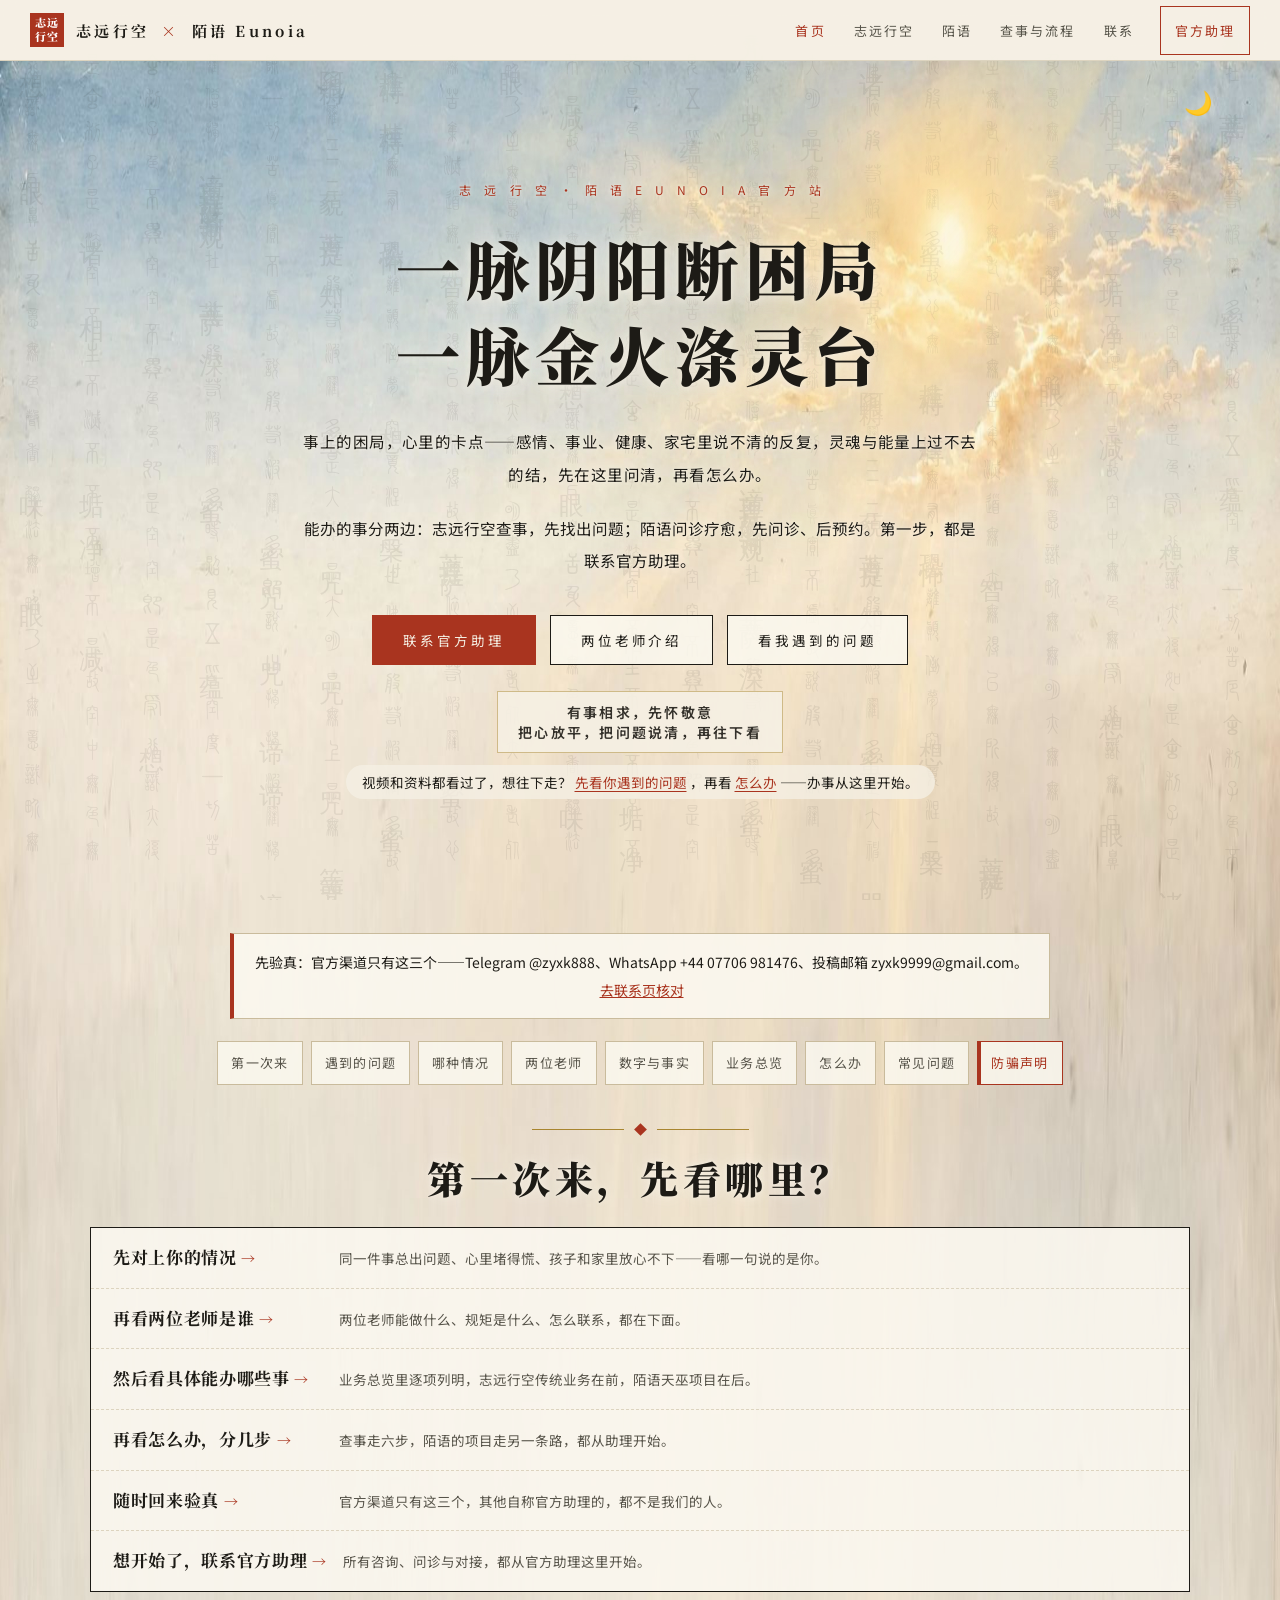
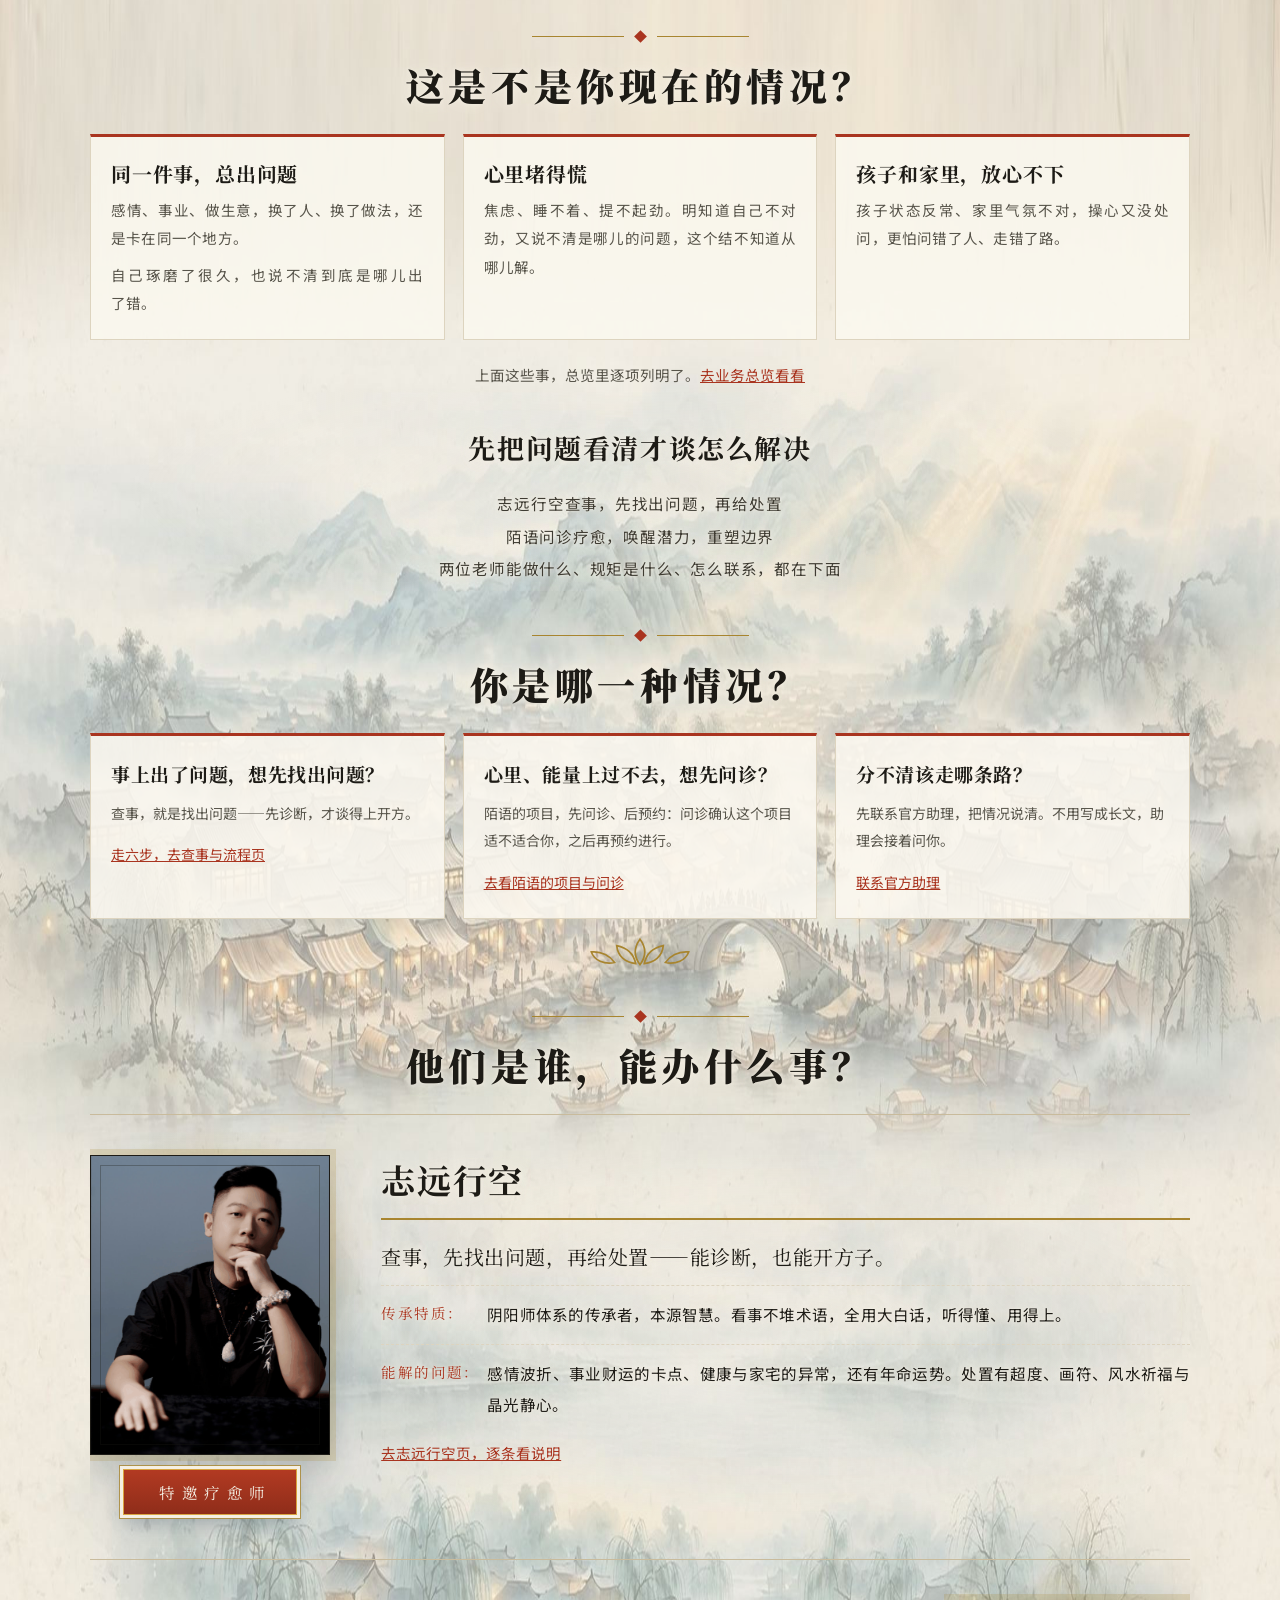
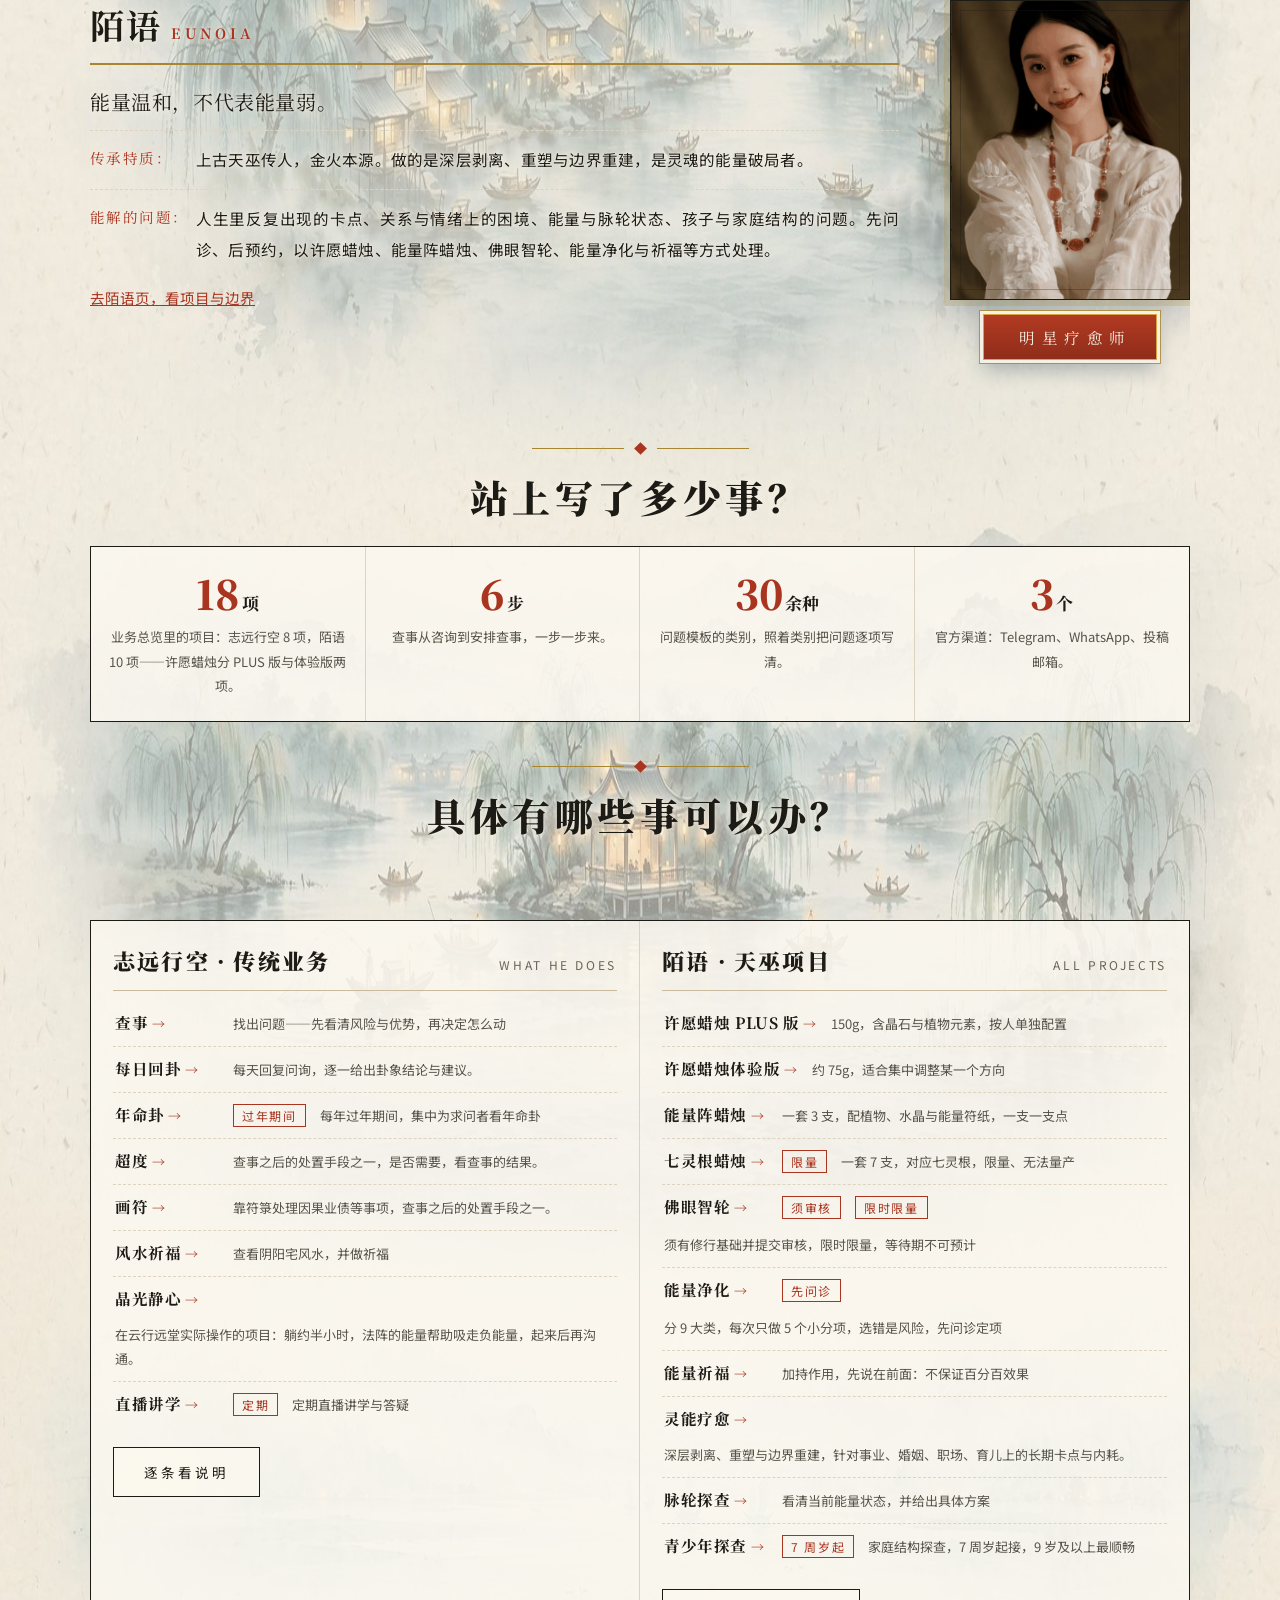
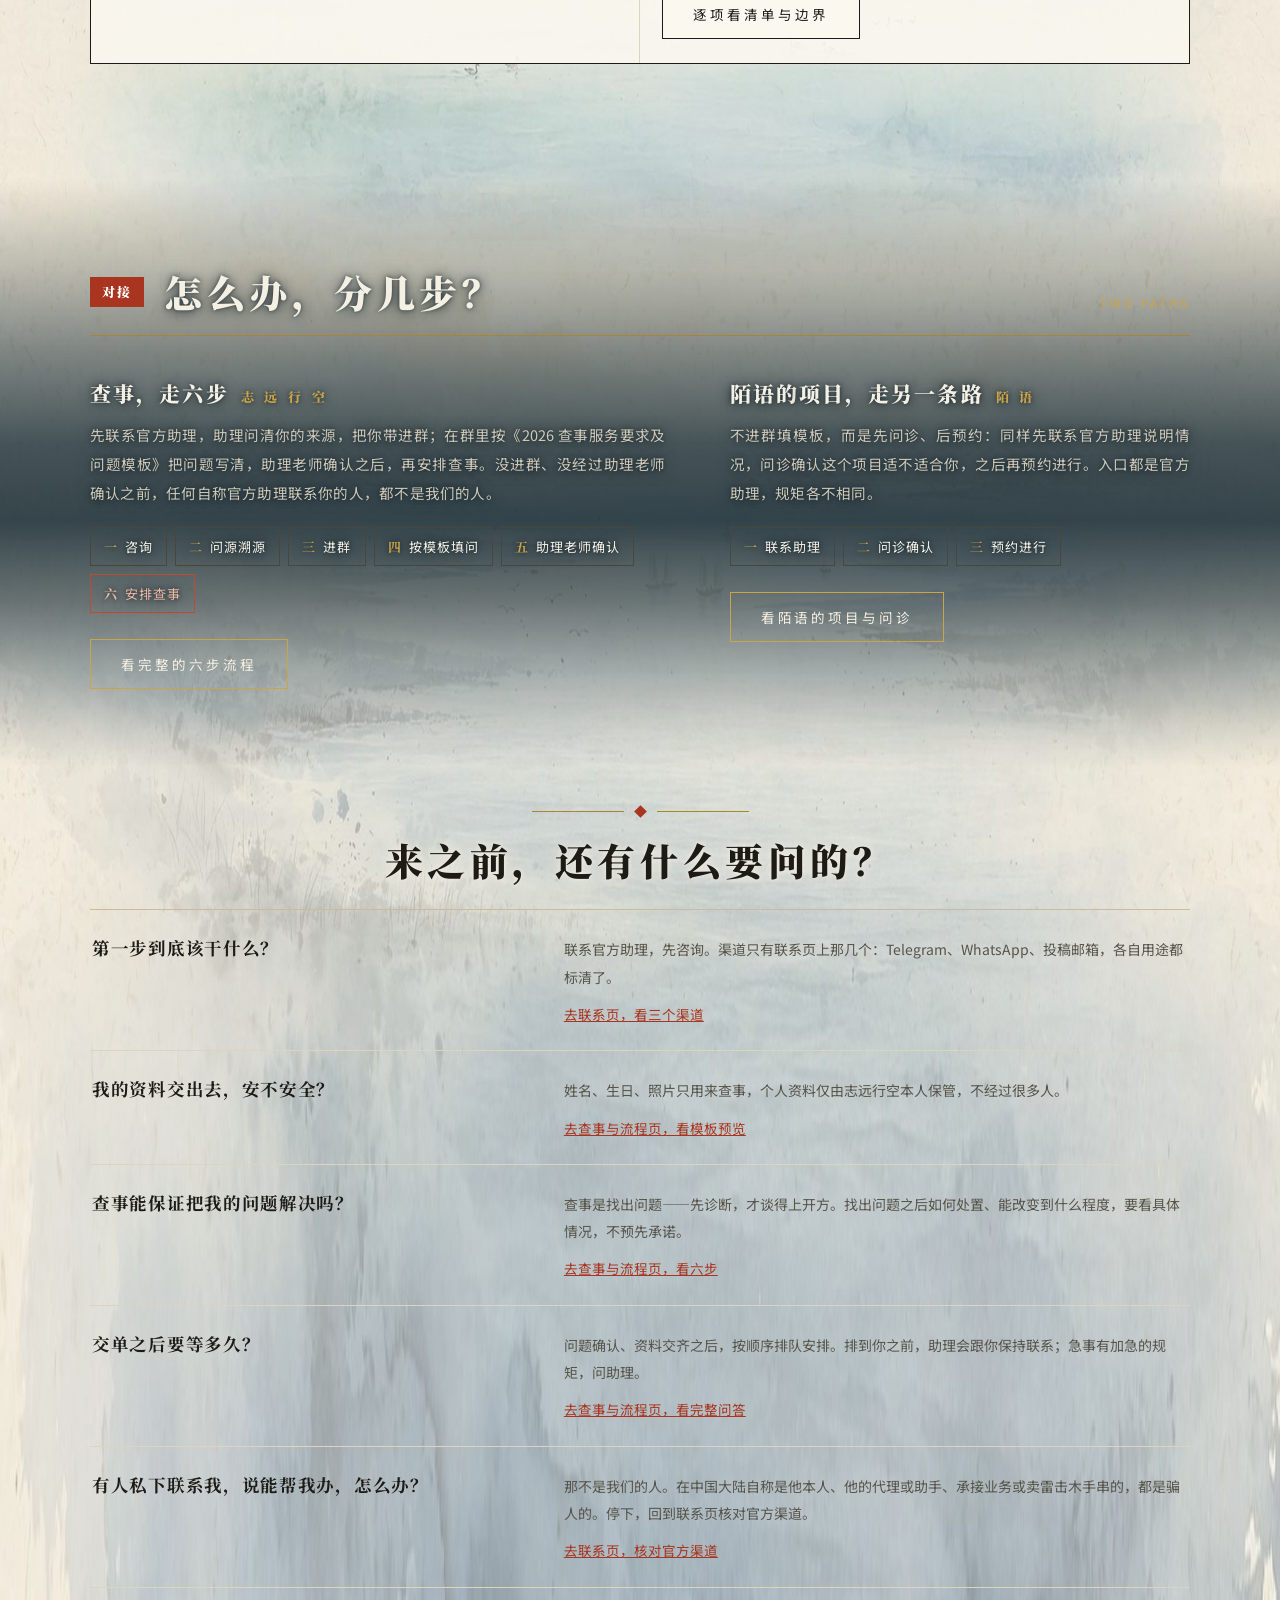
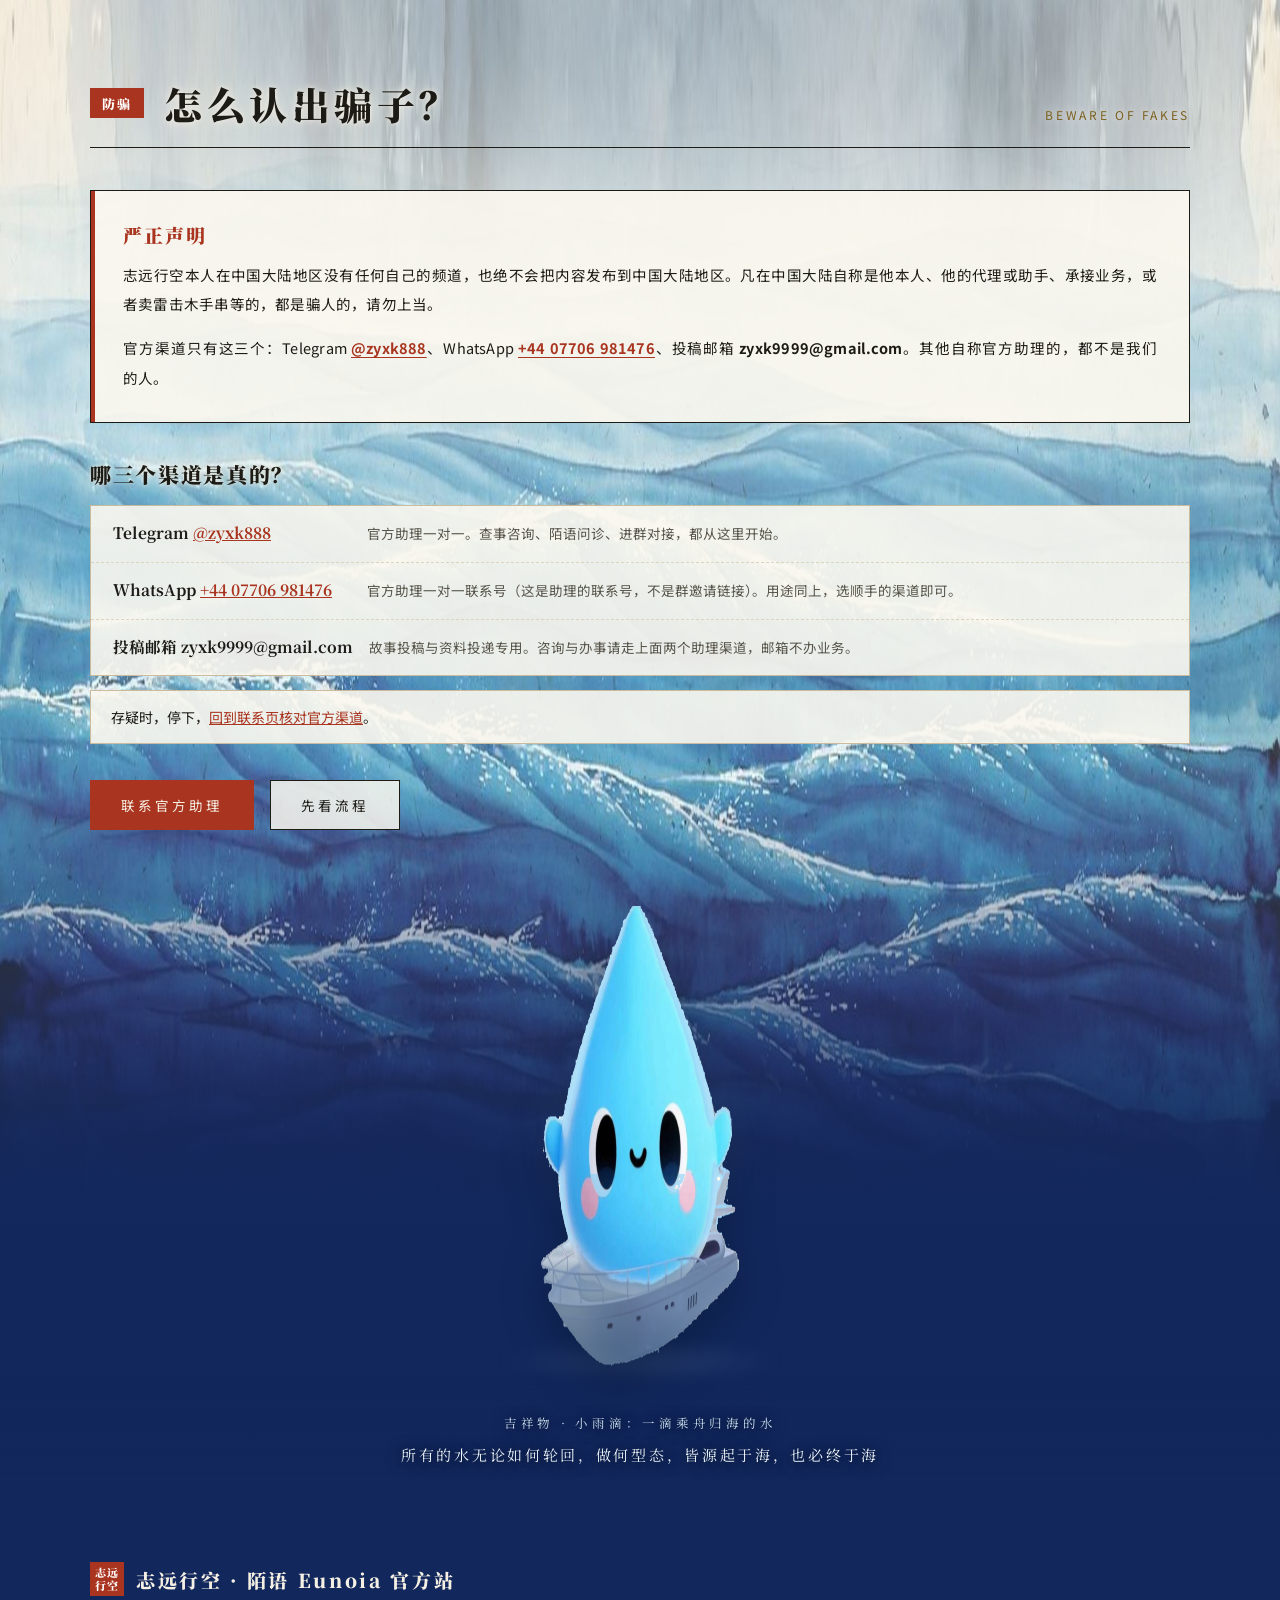
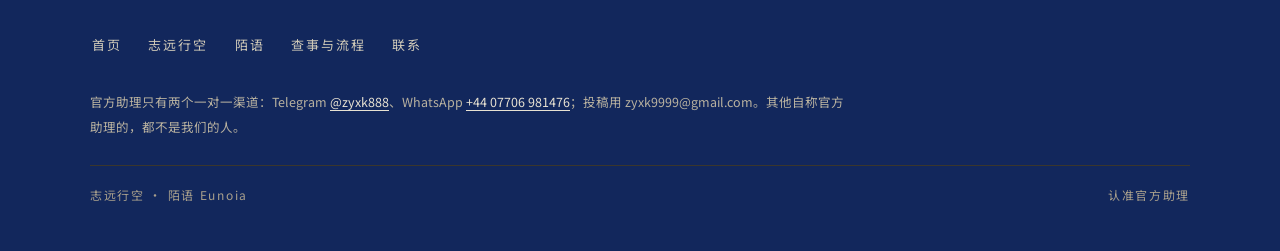
==== commit 97dd4537: "进化轮次：文案整体完善第二轮（数字对齐＋本源智慧释义＋去重复与指代不明）" ====
--- a/index.html
+++ b/index.html
@@ -761,7 +761,7 @@
 
 <div class="sec" id="facts"><div class="orn"><i></i><em></em><i></i></div><h2>站上写了<wbr>多少事？</h2></div>
     <div class="factband">
-      <div class="fact"><div class="fn">17<small>项</small></div><p class="fd">业务总览里的项目：志远行空 8 项，陌语 9 项。</p></div>
+      <div class="fact"><div class="fn">18<small>项</small></div><p class="fd">业务总览里的项目：志远行空 8 项，陌语 10 项——许愿蜡烛分 PLUS 版与体验版两项。</p></div>
       <div class="fact"><div class="fn">6<small>步</small></div><p class="fd">查事从咨询到安排查事，一步一步来。</p></div>
       <div class="fact"><div class="fn">30<small>余种</small></div><p class="fd">问题模板的类别，照着类别把问题逐项写清。</p></div>
       <div class="fact"><div class="fn">3<small>个</small></div><p class="fd">官方渠道：Telegram、WhatsApp、投稿邮箱。</p></div>
@@ -785,7 +785,8 @@
       </div>
       <div class="col">
         <div class="ch2"><h3><span class="nb">陌语 ·</span><wbr> 天巫项目</h3><span class="ce" lang="en">ALL PROJECTS</span></div>
-        <a class="ov-row" href="moyu.html"><span class="k">许愿蜡烛</span><span class="d">PLUS 版 150g 与体验版约 75g，按人单独配置</span></a>
+        <a class="ov-row" href="moyu.html"><span class="k">许愿蜡烛 PLUS 版</span><span class="d">150g，含晶石与植物元素，按人单独配置</span></a>
+        <a class="ov-row" href="moyu.html"><span class="k">许愿蜡烛体验版</span><span class="d">约 75g，适合集中调整某一个方向</span></a>
         <a class="ov-row" href="moyu.html"><span class="k">能量阵蜡烛</span><span class="d">一套 3 支，配植物、水晶与能量符纸，一支一支点</span></a>
         <a class="ov-row" href="moyu.html"><span class="k">七灵根蜡烛</span><span class="tag">限量</span><span class="d">一套 7 支，对应七灵根，限量、无法量产</span></a>
         <a class="ov-row" href="moyu.html"><span class="k">佛眼智轮</span><span class="tag">须审核</span><span class="tag">限时限量</span><span class="d">须有修行基础并提交审核，限时限量，等待期不可预计</span></a>
@@ -807,7 +808,7 @@
     <div class="paths">
       <div class="path rv">
         <h3><span class="nb">查事，</span><wbr>走六步<span class="who">志 远 行 空</span></h3>
-        <p class="pd">先联系官方助理，助理问清你的来源，把你带进群；在群里按《2026 查事服务要求及问题模板》把问题写清，助理老师确认之后，再安排查事。没进群、没确认之前，自称官方助理联系你的，都不是我们的人。</p>
+        <p class="pd">先联系官方助理，助理问清你的来源，把你带进群；在群里按《2026 查事服务要求及问题模板》把问题写清，助理老师确认之后，再安排查事。没进群、没经过助理老师确认之前，任何自称官方助理联系你的人，都不是我们的人。</p>
         <div class="steps-h">
           <span class="sh"><b>一</b>咨询</span><span class="sh"><b>二</b>问源溯源</span><span class="sh"><b>三</b>进群</span><span class="sh"><b>四</b>按模板填问</span><span class="sh"><b>五</b>助理老师确认</span><span class="sh hot"><b>六</b>安排查事</span>
         </div>
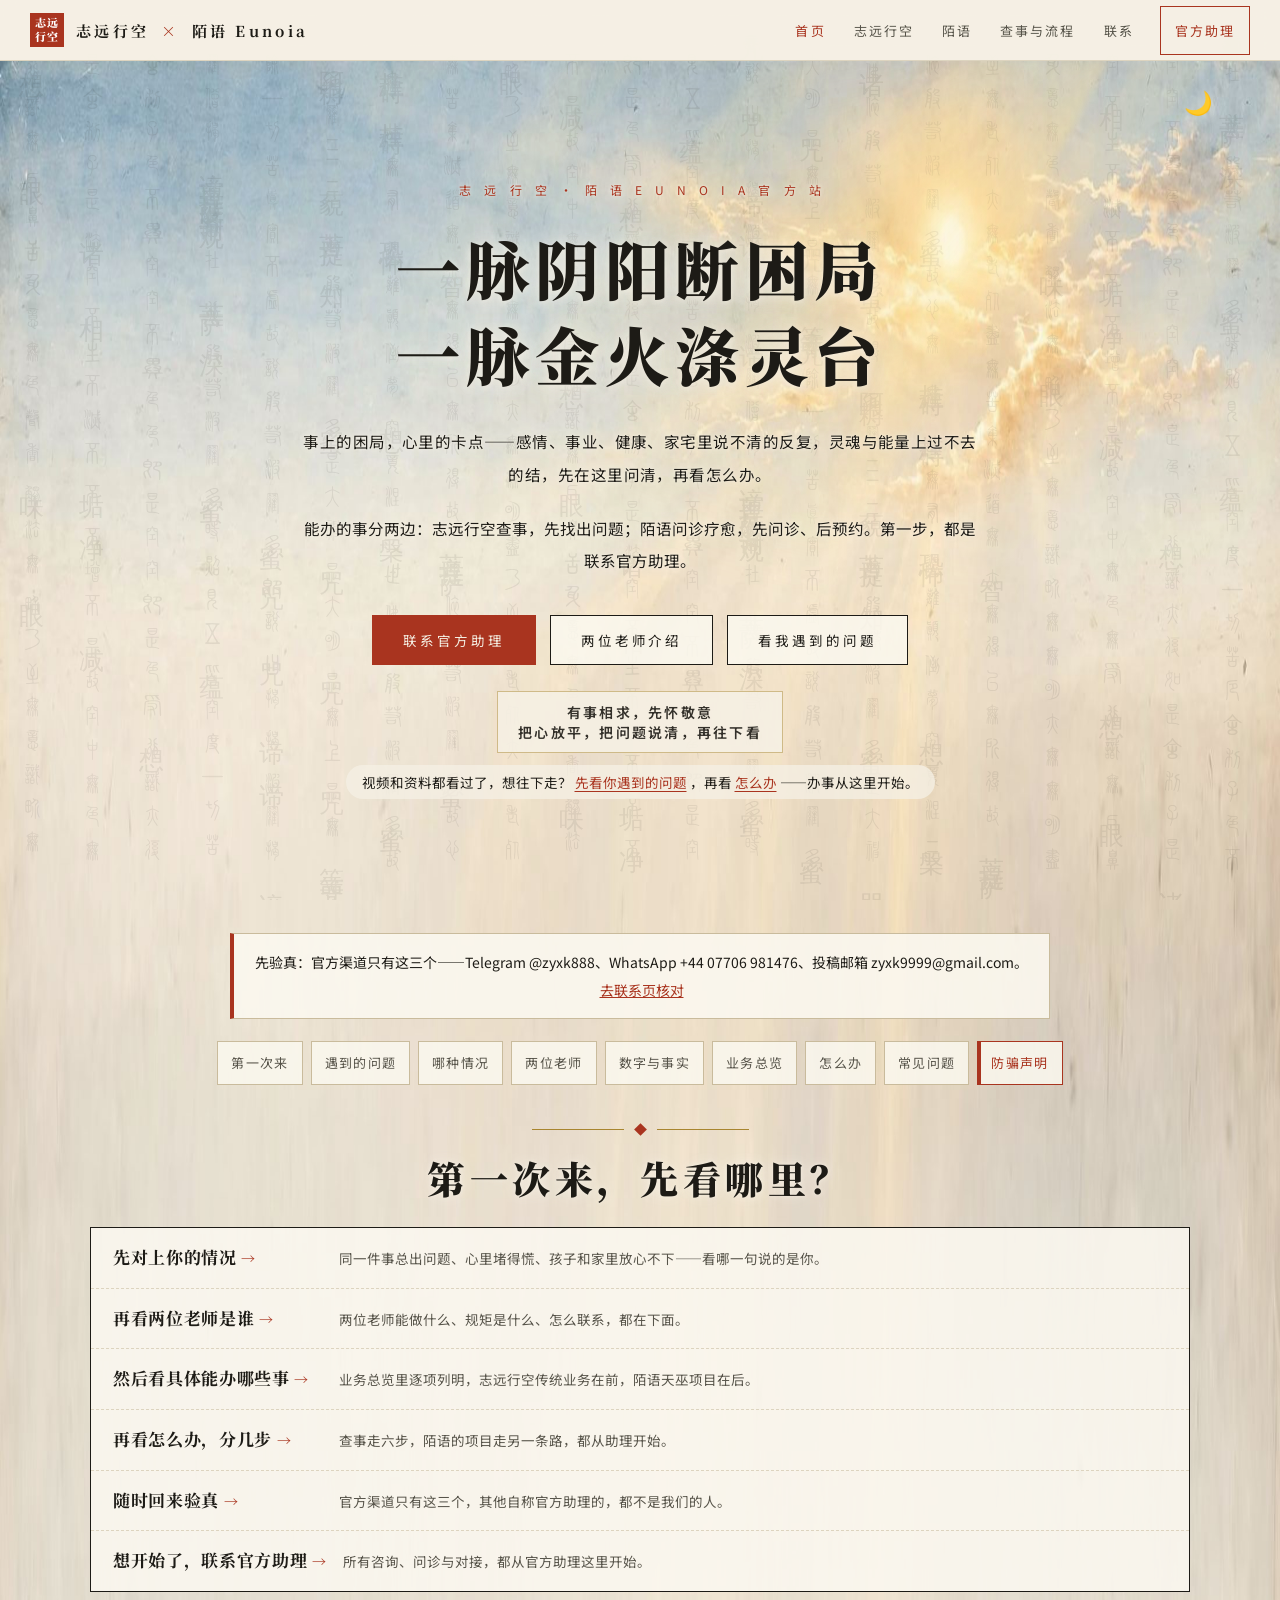
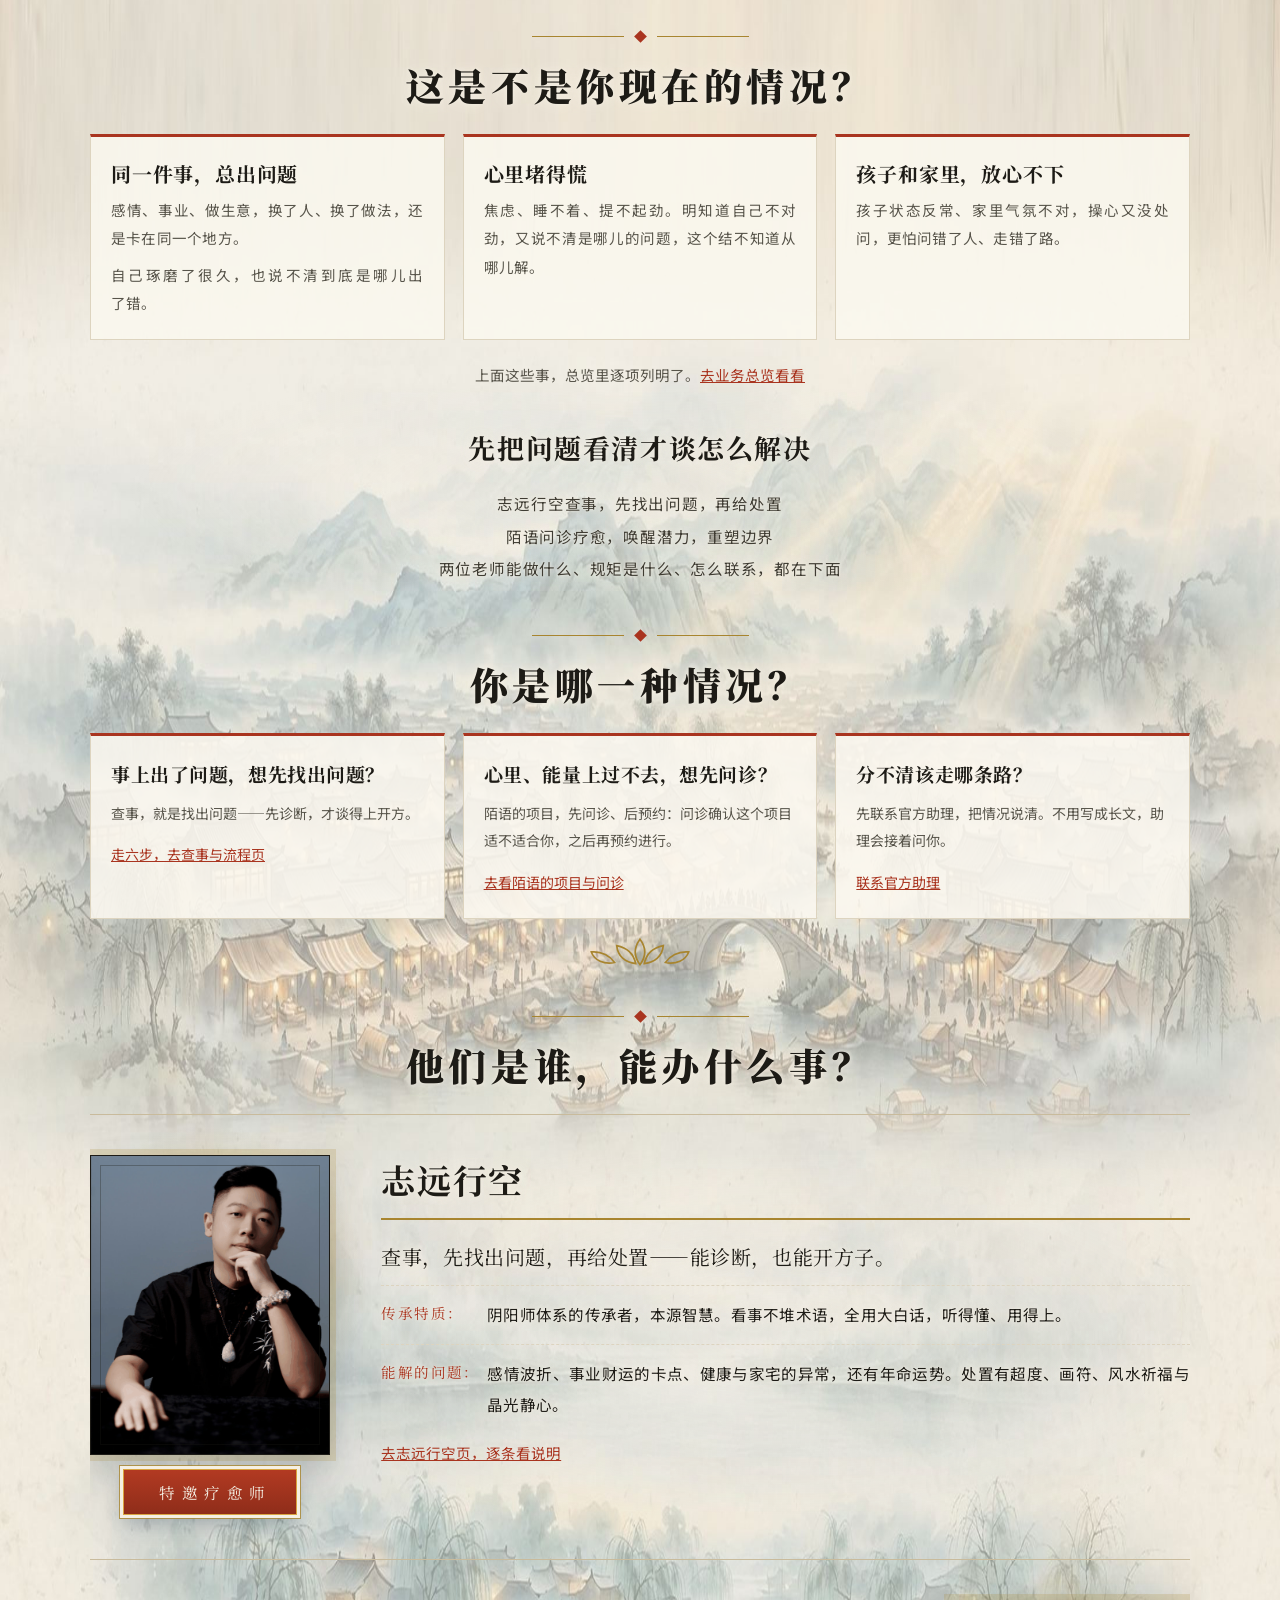
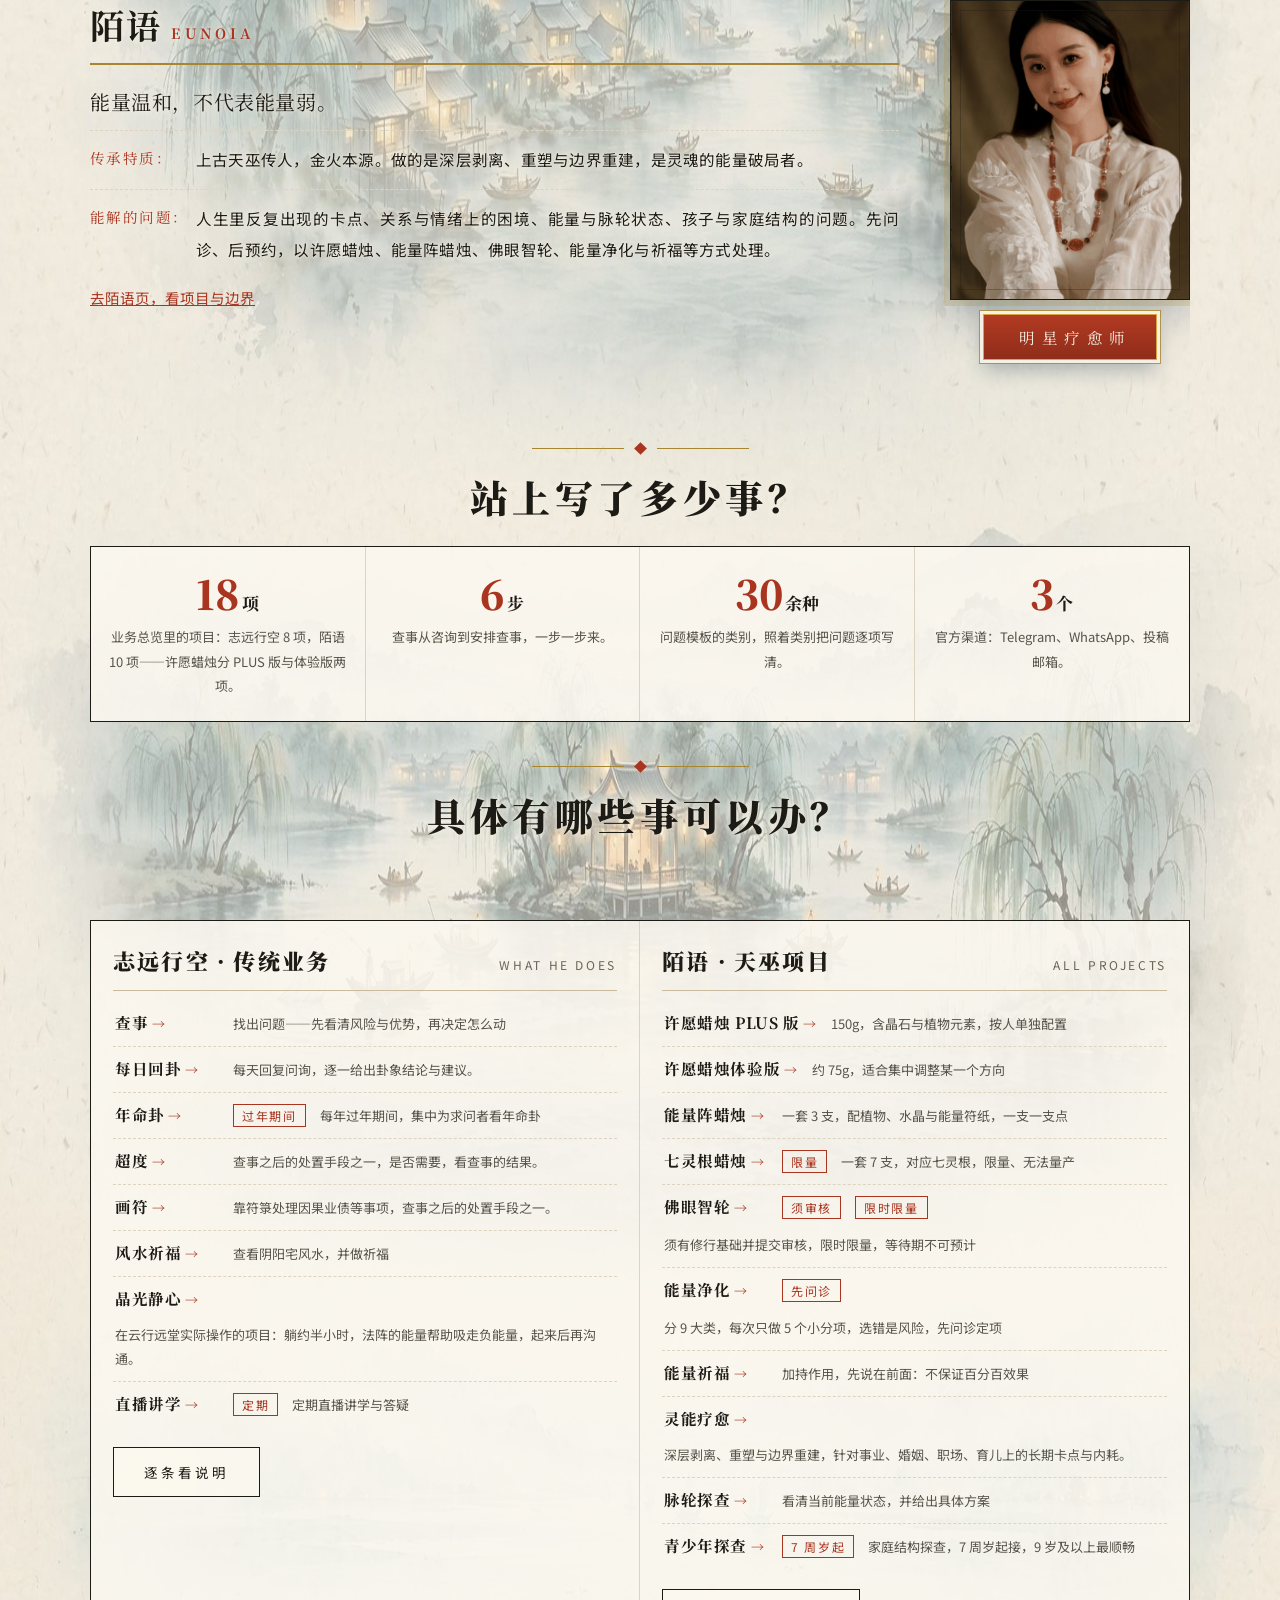
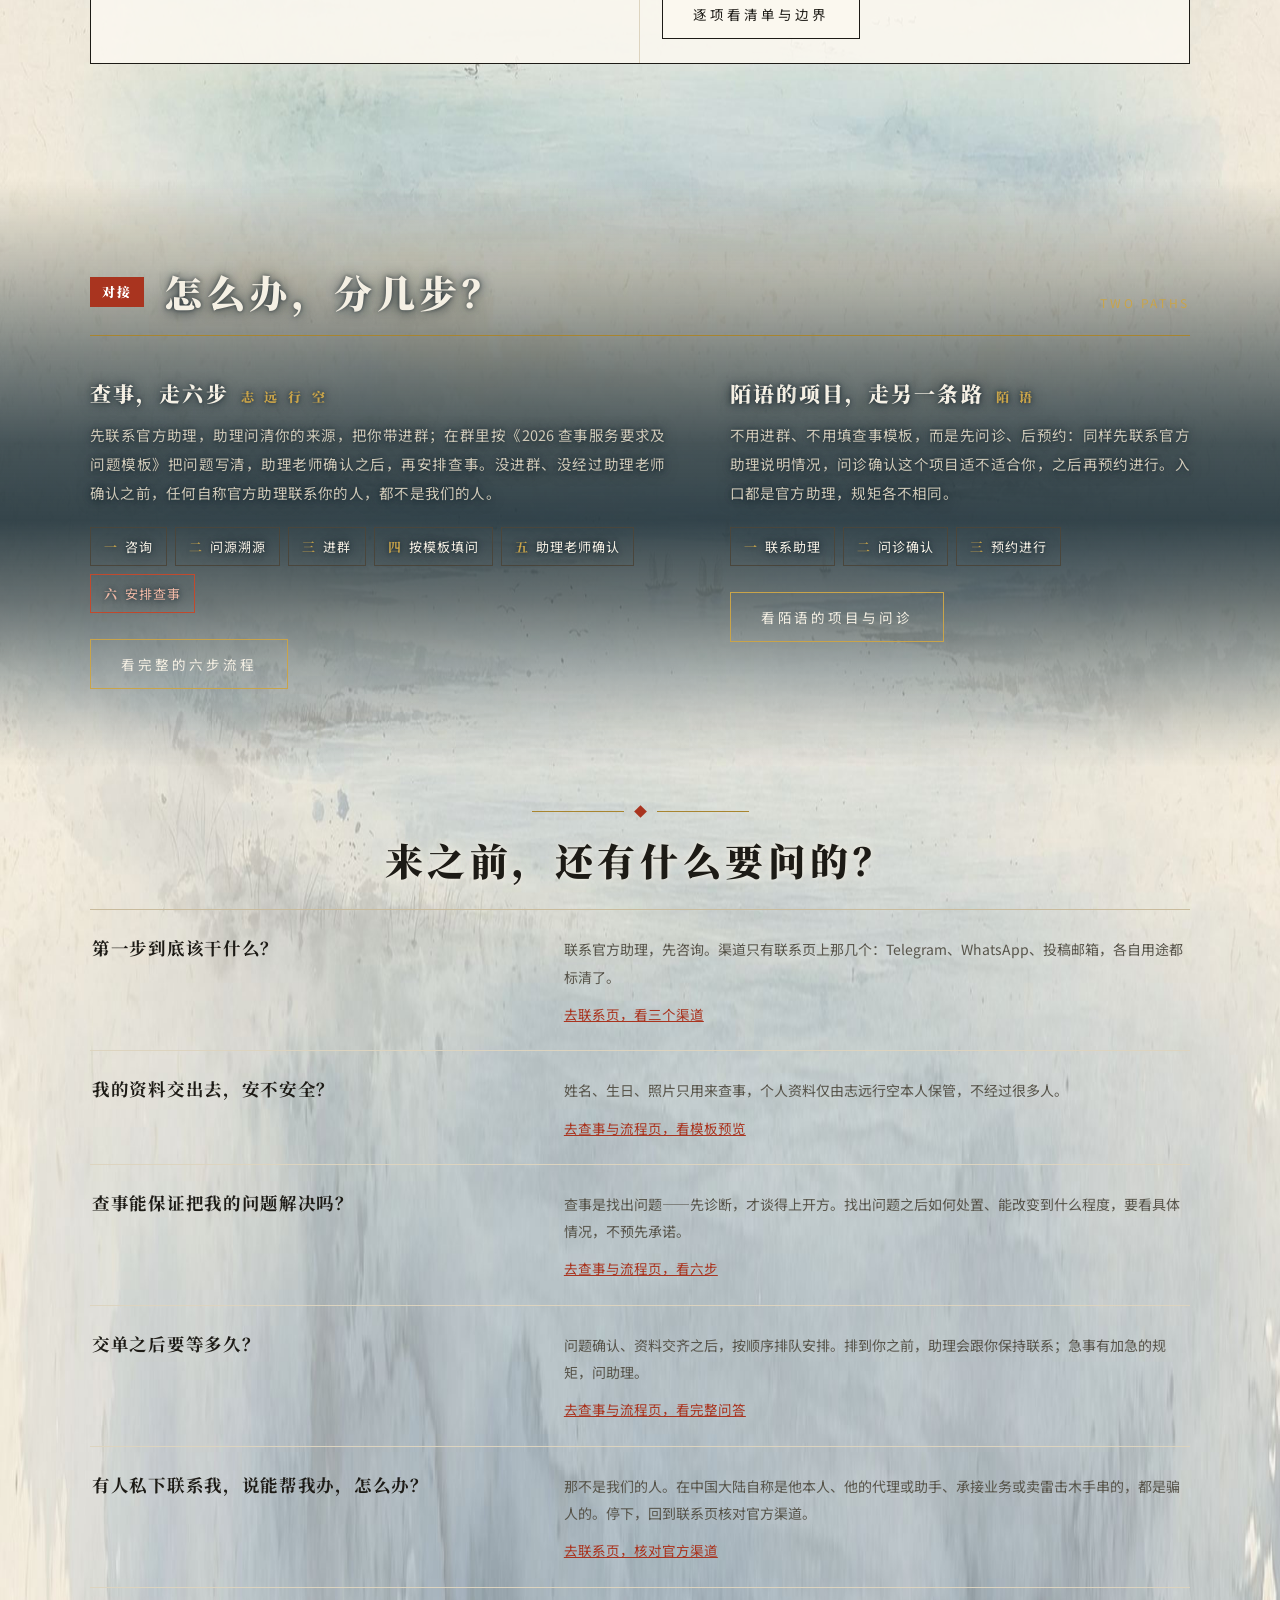
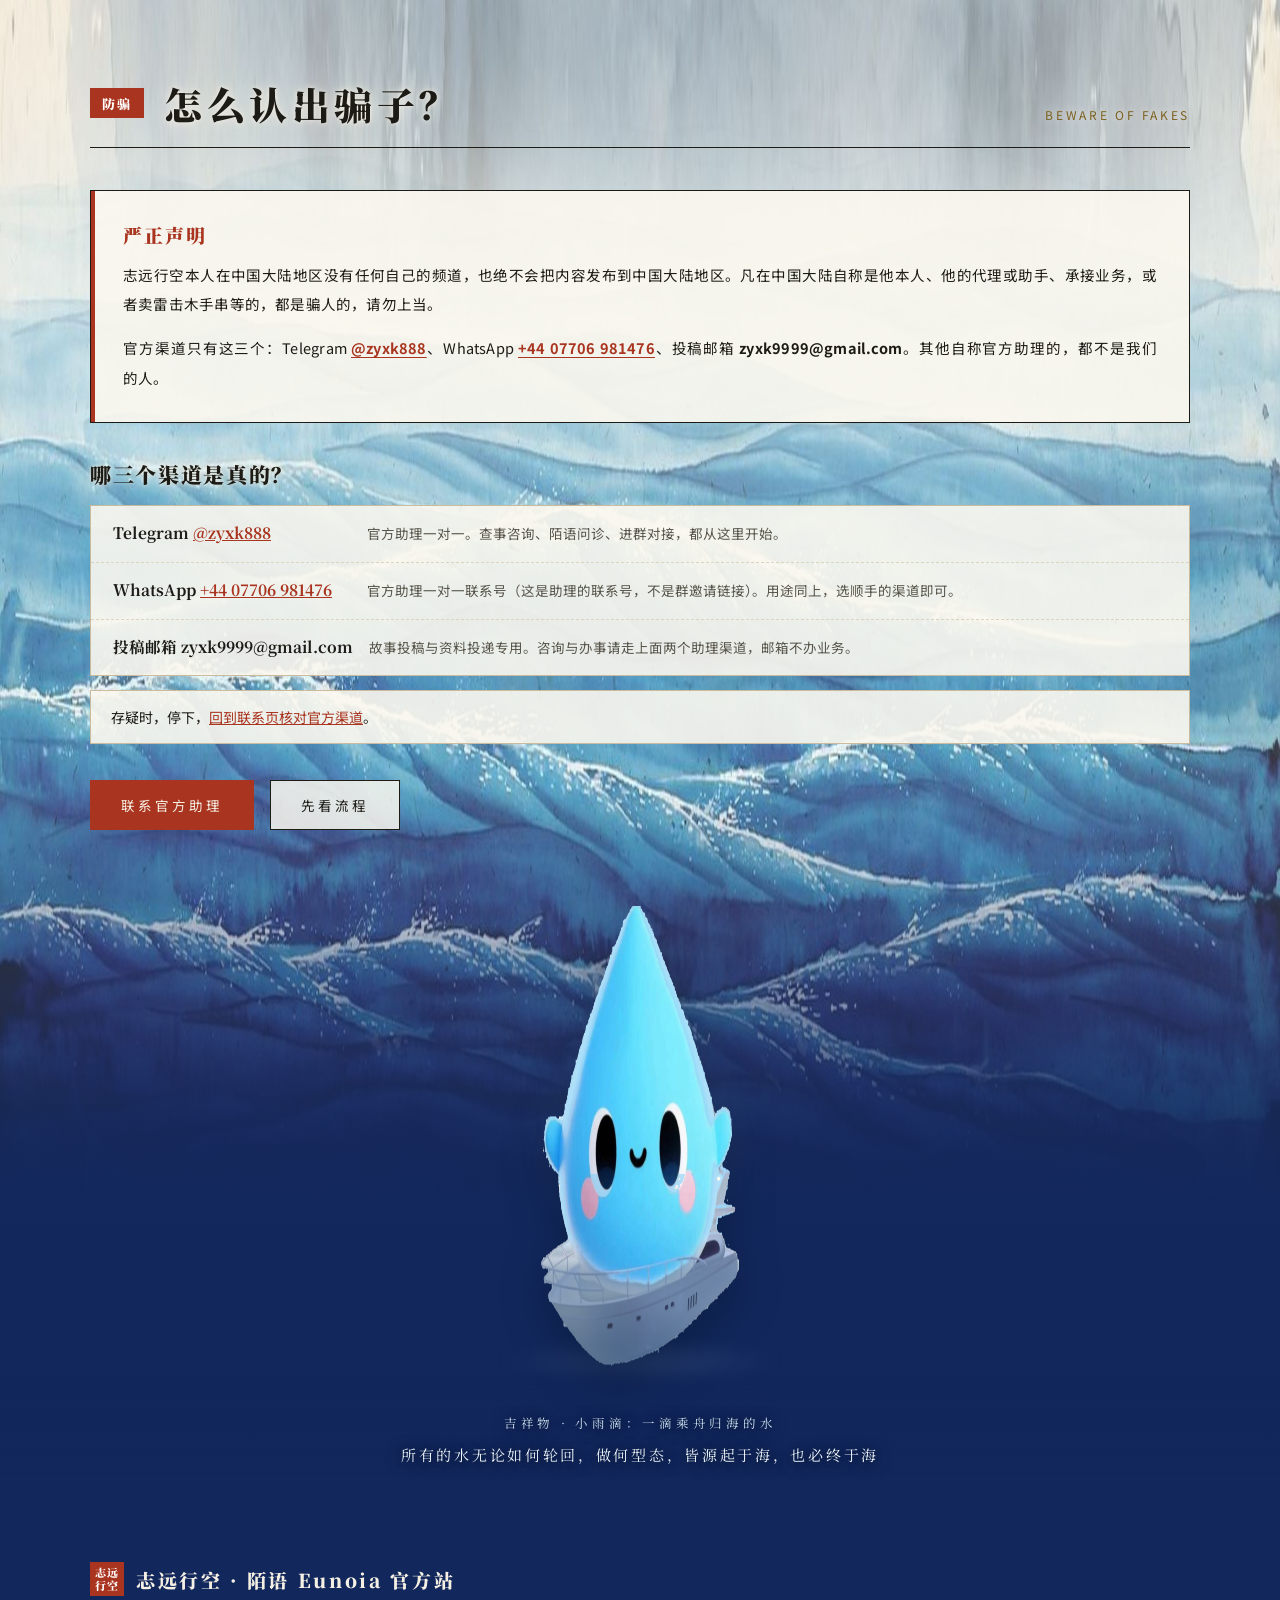
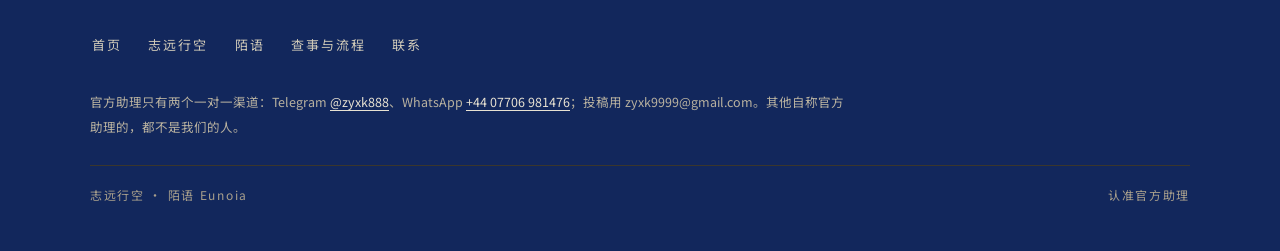
==== commit 92b302be: "进化轮次：文案整体完善第三轮（去同页重复＋本人原话＋六步补全）" ====
--- a/index.html
+++ b/index.html
@@ -816,7 +816,7 @@
       </div>
       <div class="path rv">
         <h3>陌语的<span class="nb">项目，</span><wbr>走另一条路<span class="who">陌 语</span></h3>
-        <p class="pd">不进群填模板，而是先问诊、后预约：同样先联系官方助理说明情况，问诊确认这个项目适不适合你，之后再预约进行。入口都是官方助理，规矩各不相同。</p>
+        <p class="pd">不用进群、不用填查事模板，而是先问诊、后预约：同样先联系官方助理说明情况，问诊确认这个项目适不适合你，之后再预约进行。入口都是官方助理，规矩各不相同。</p>
         <div class="steps-h">
           <span class="sh"><b>一</b>联系助理</span><span class="sh"><b>二</b>问诊确认</span><span class="sh"><b>三</b>预约进行</span>
         </div>
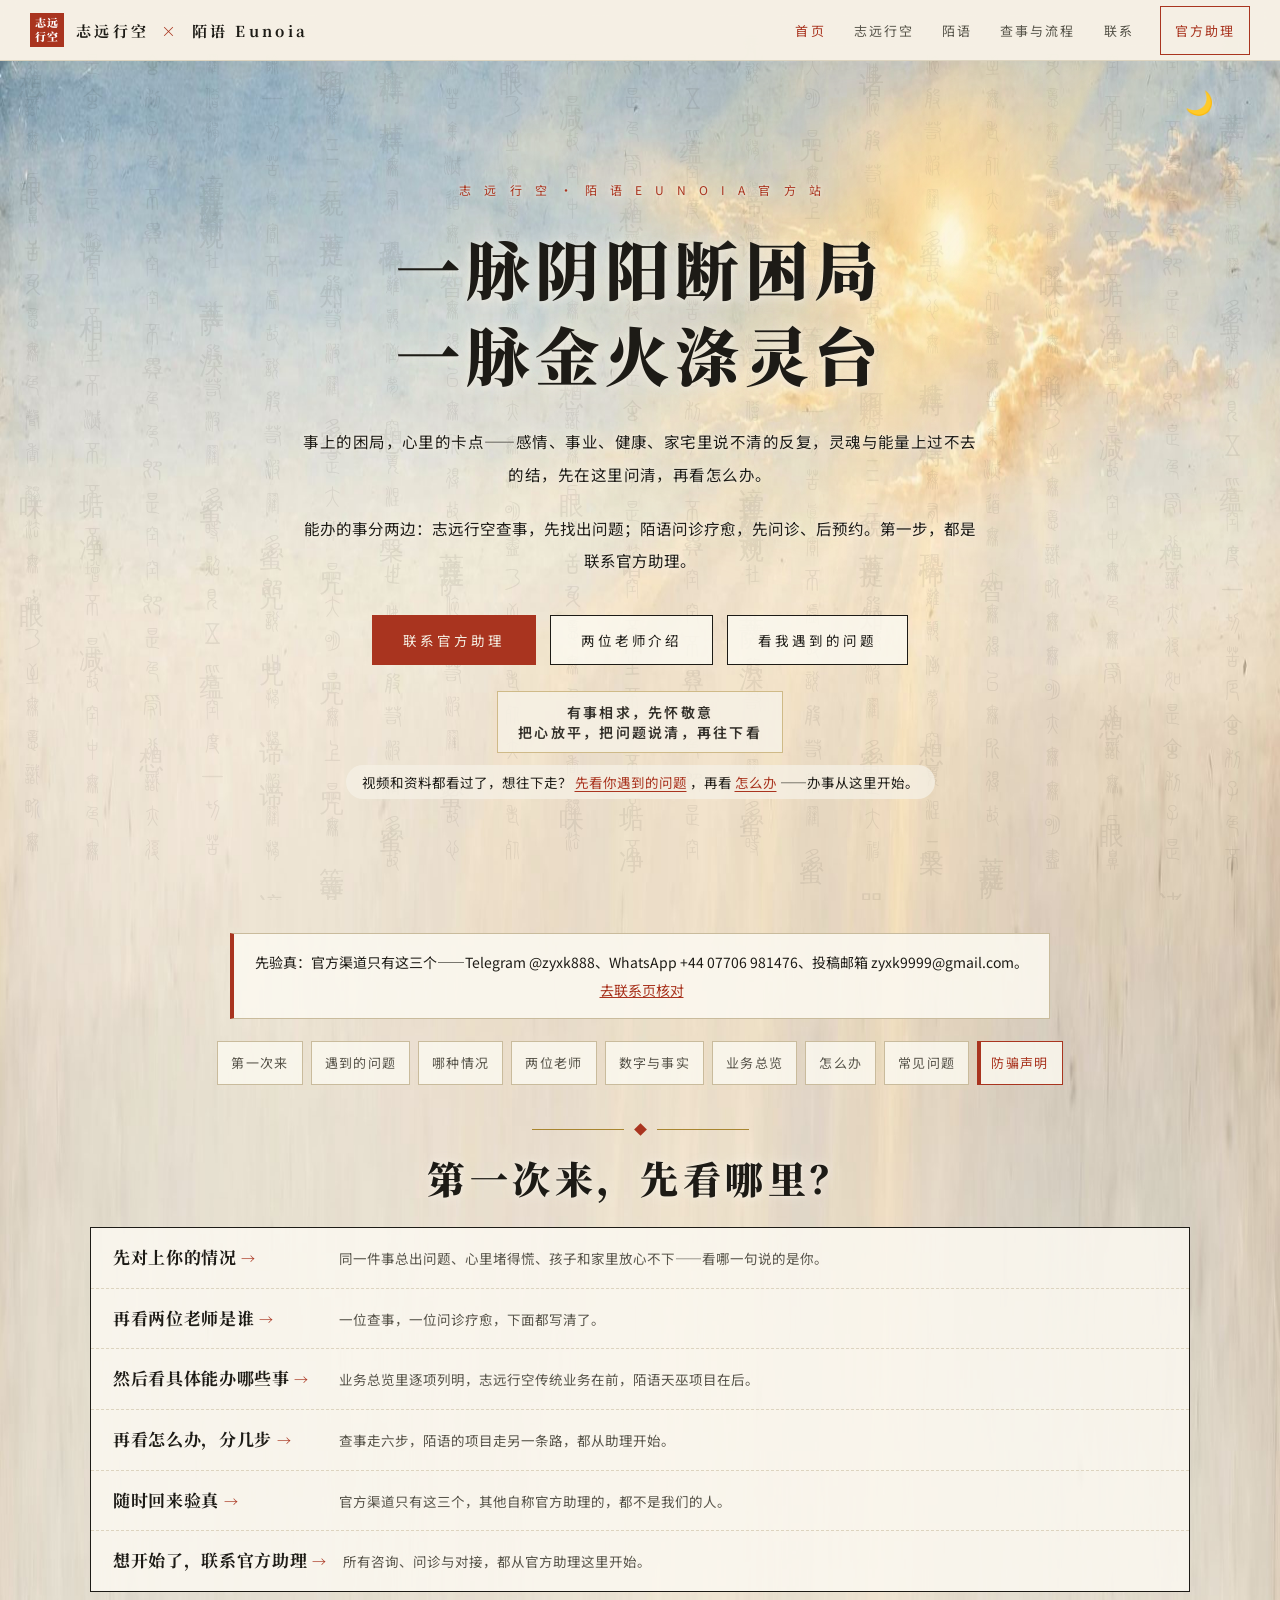
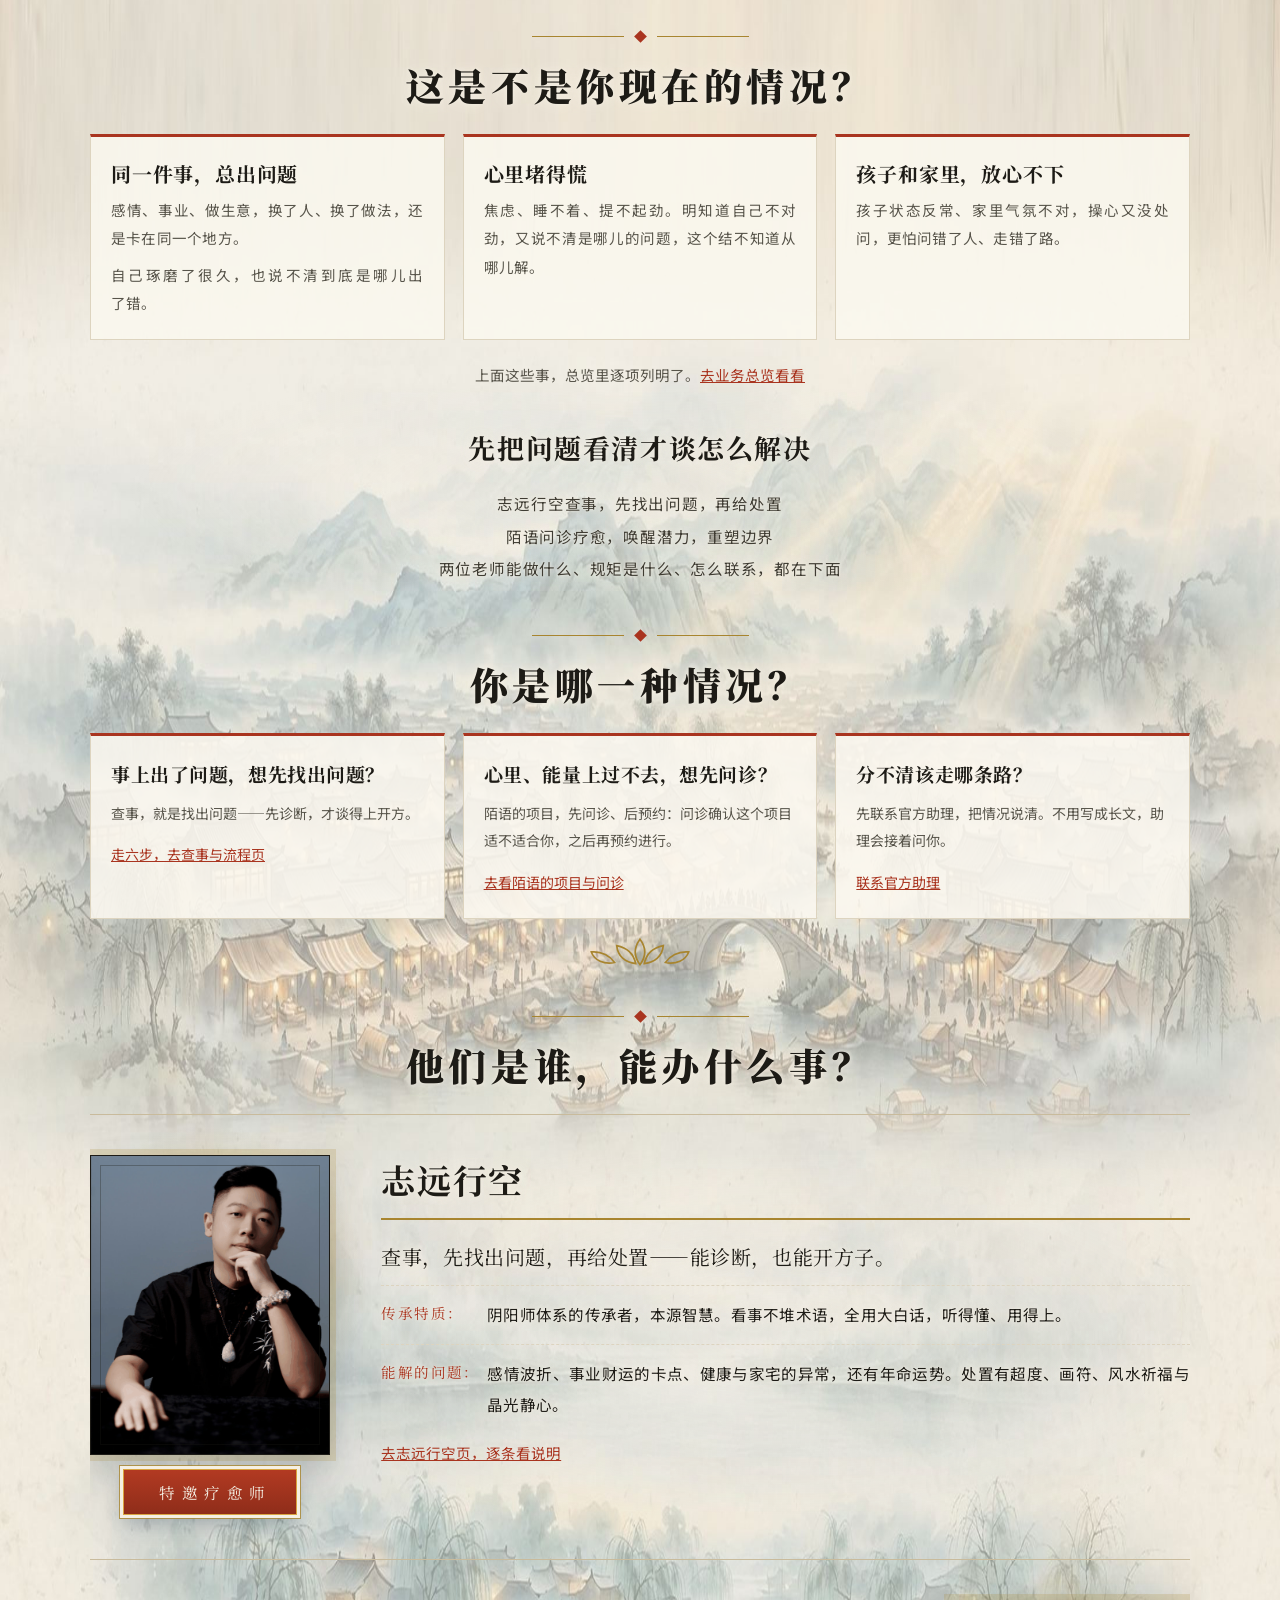
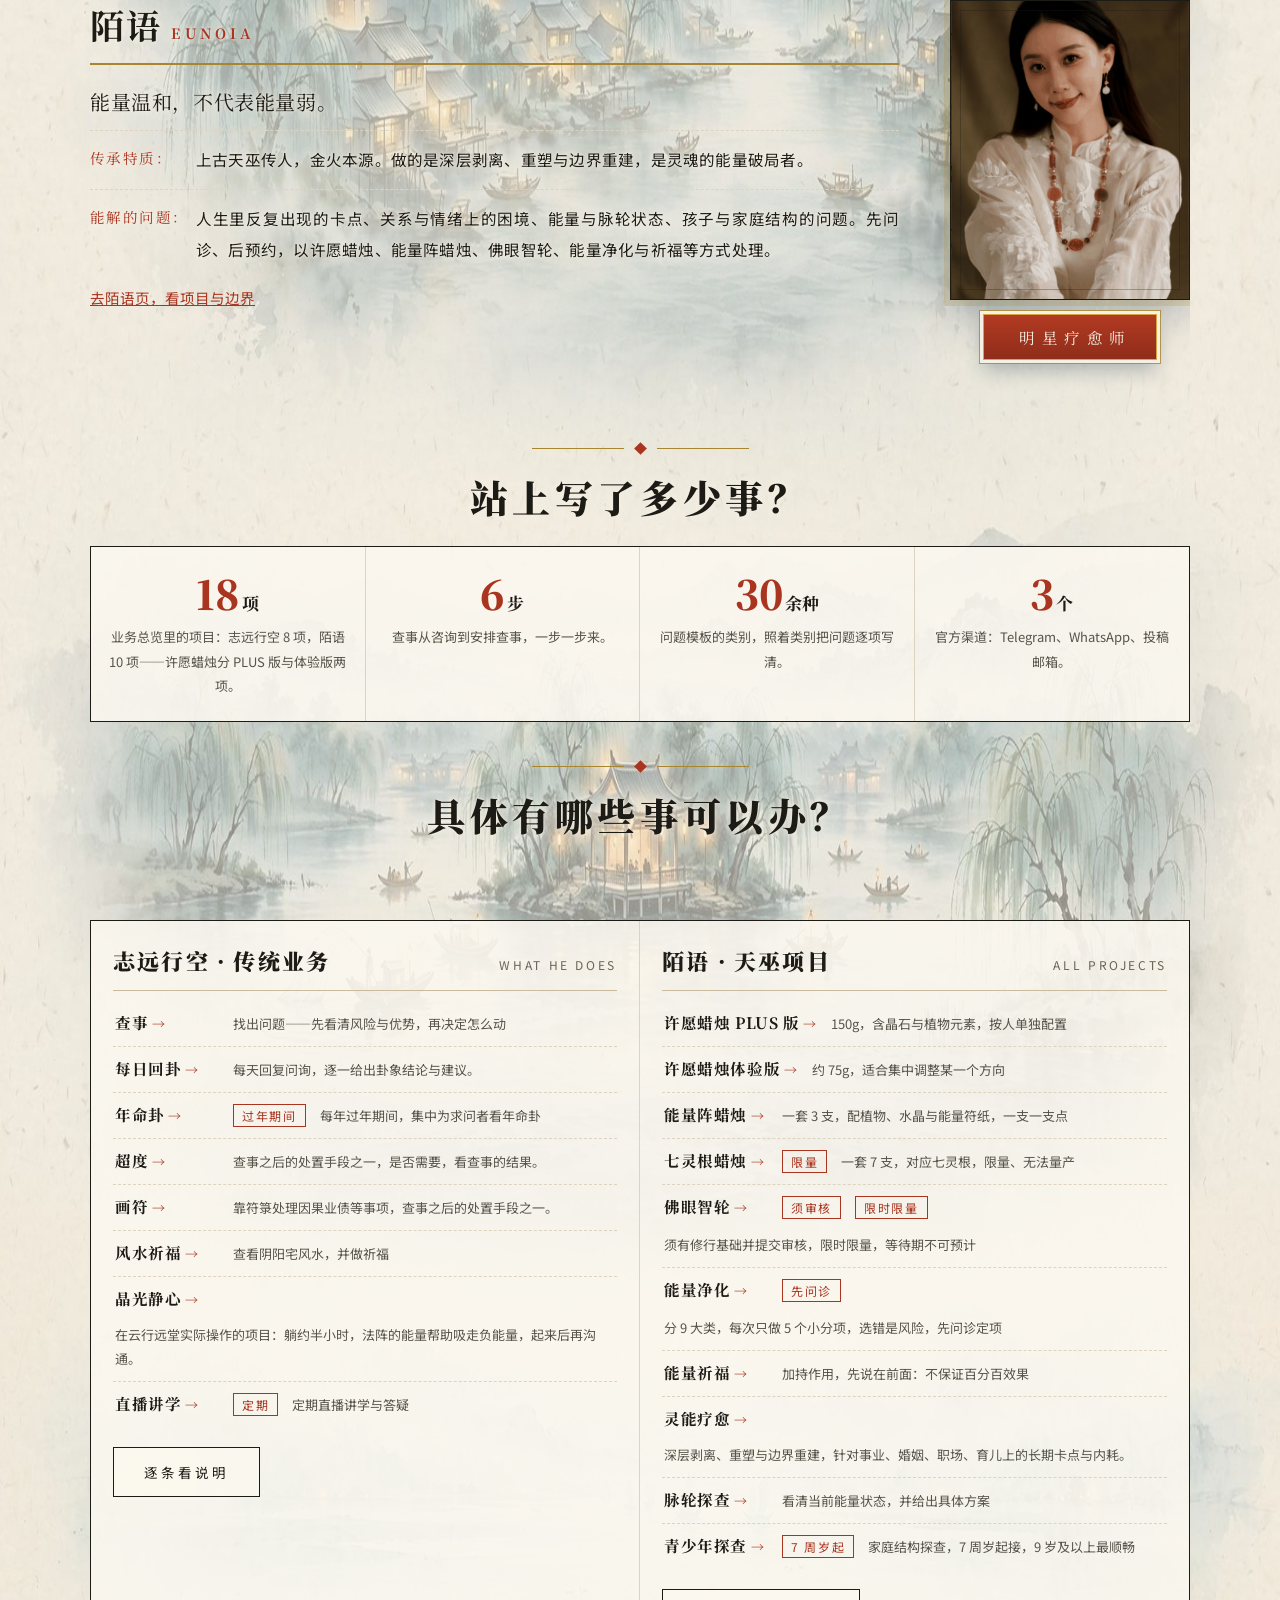
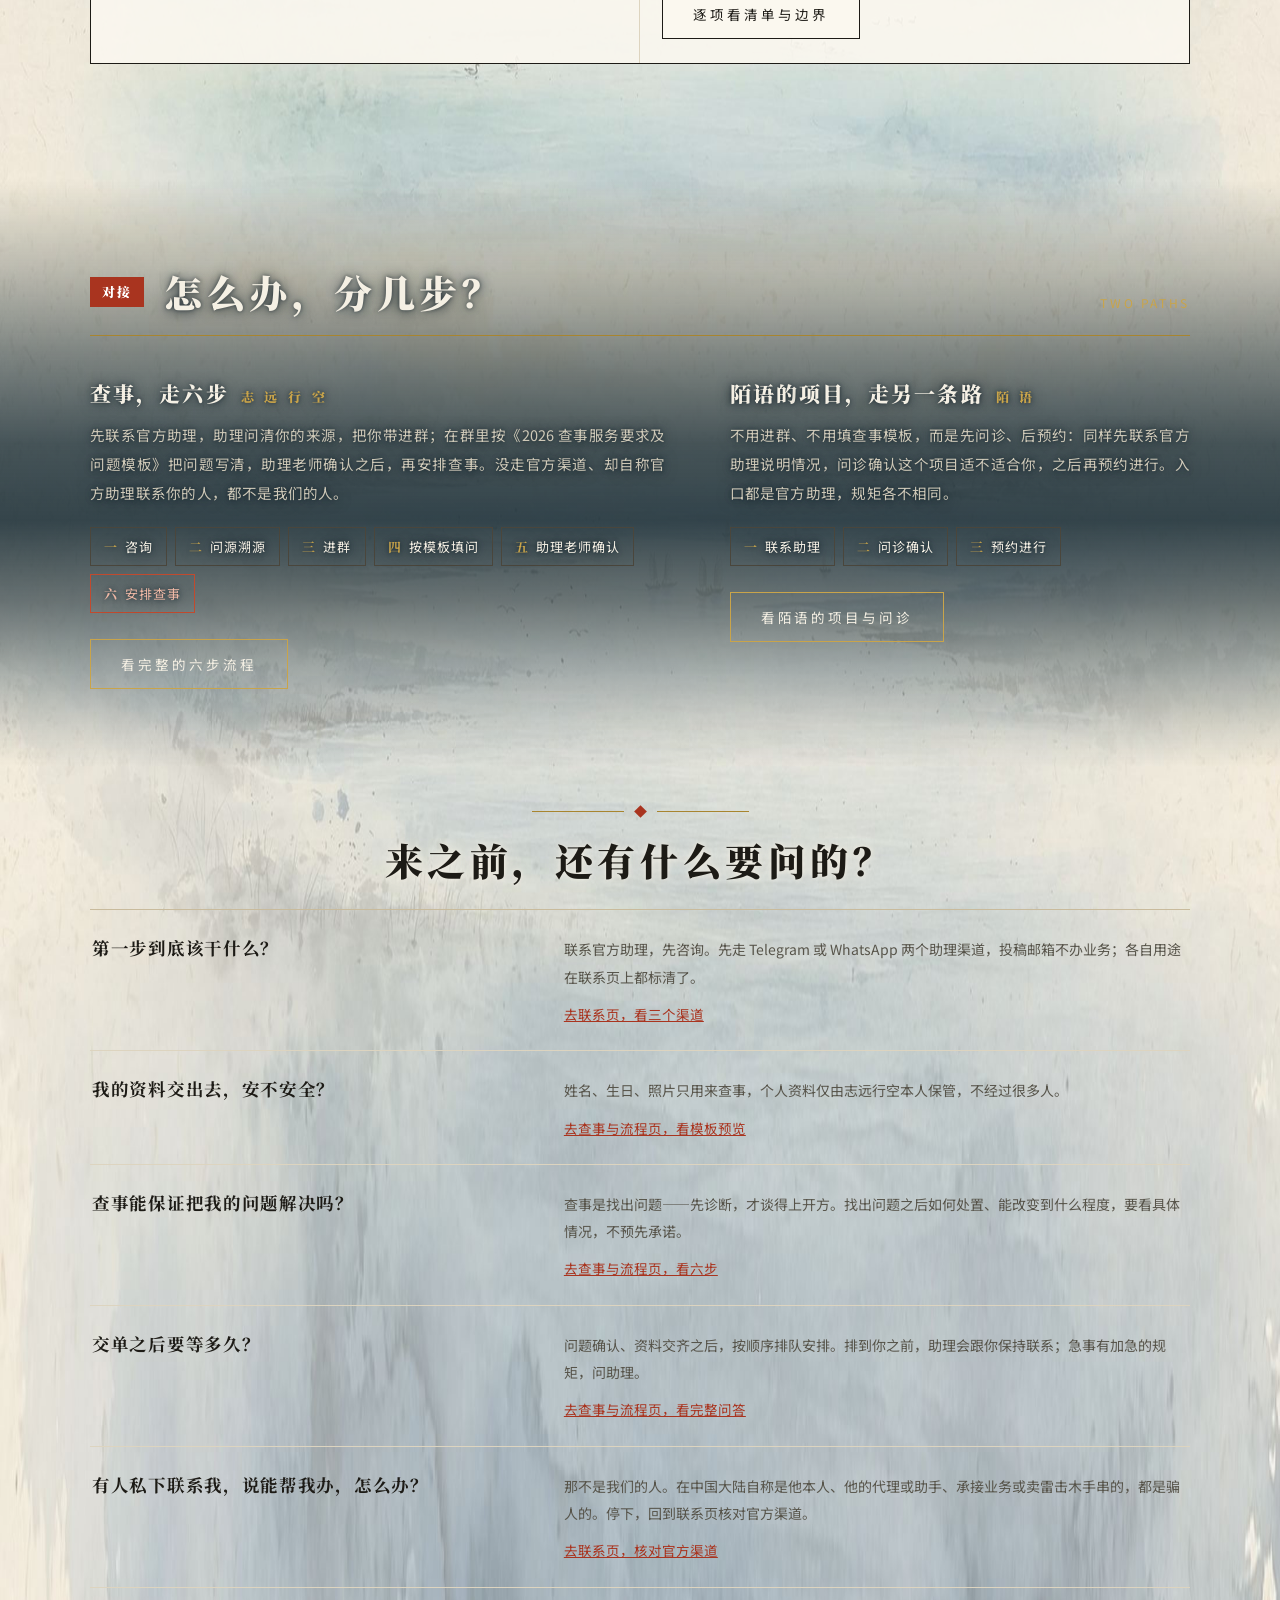
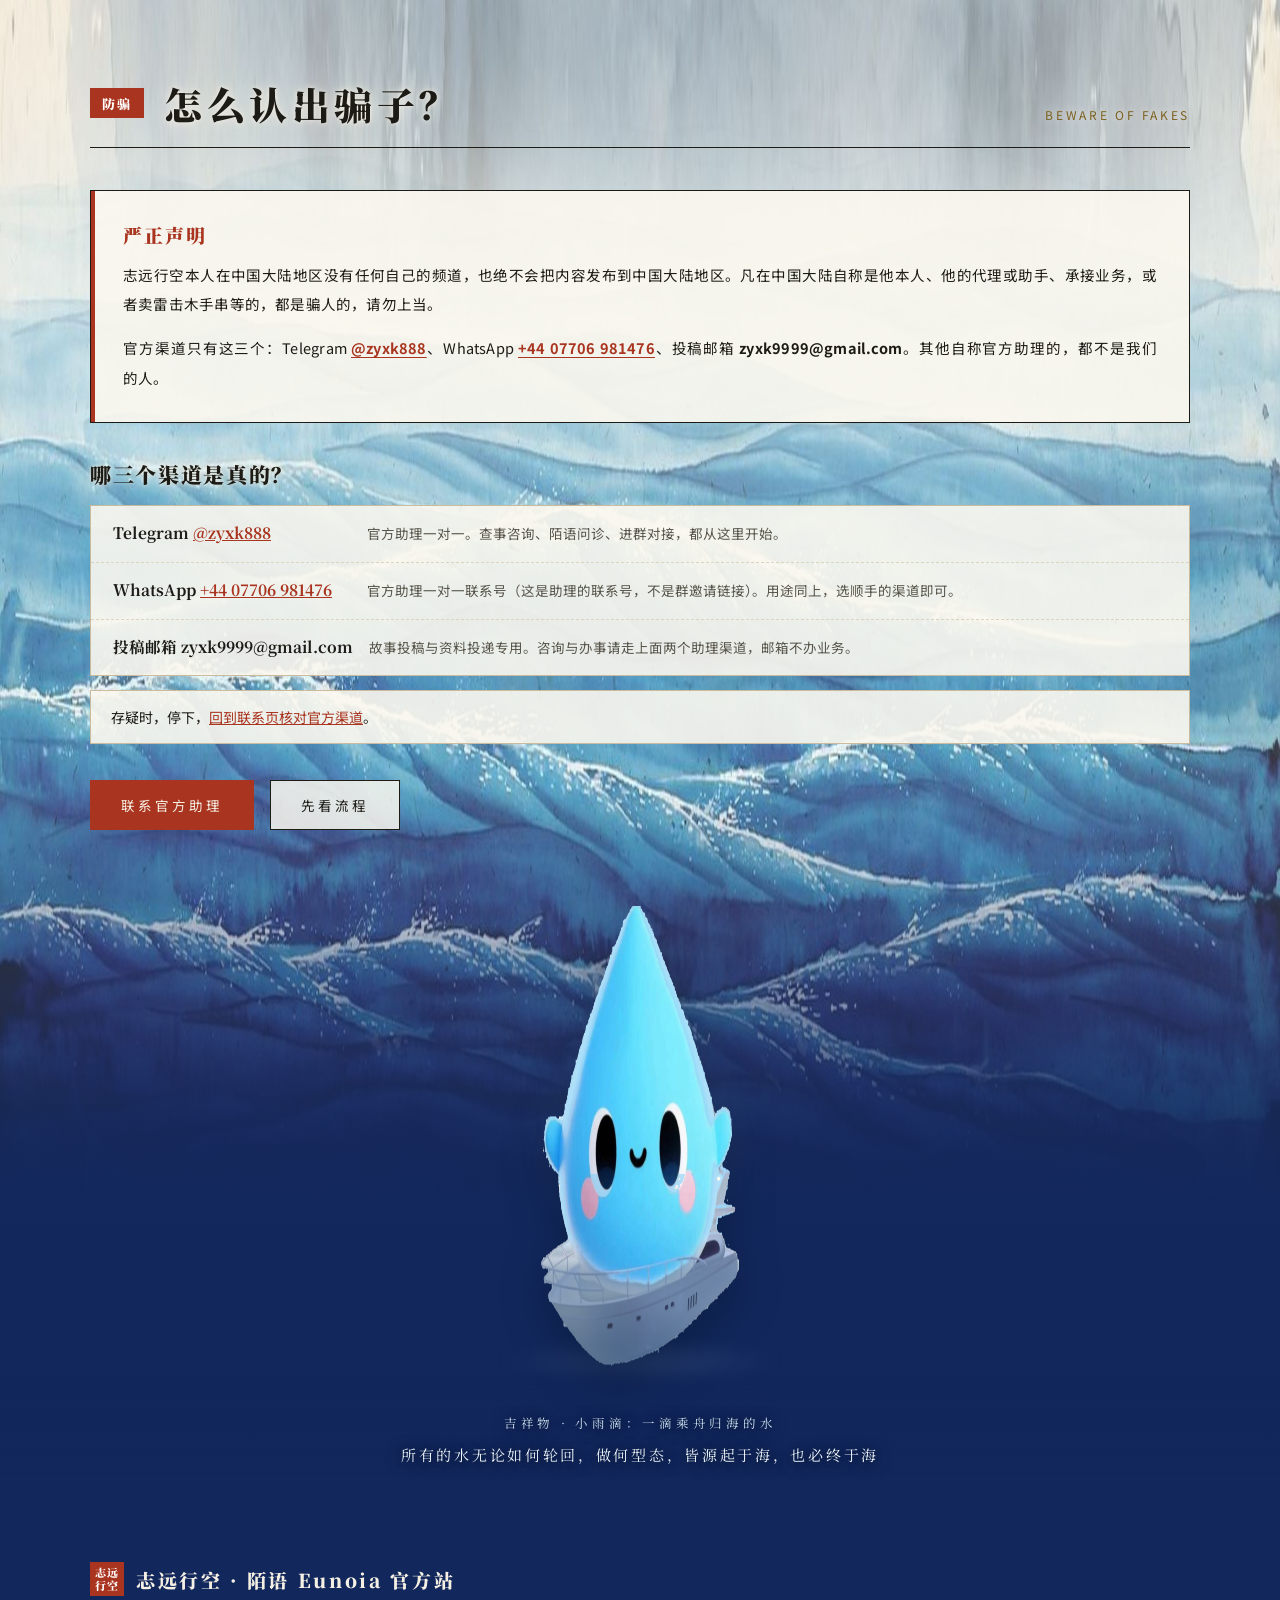
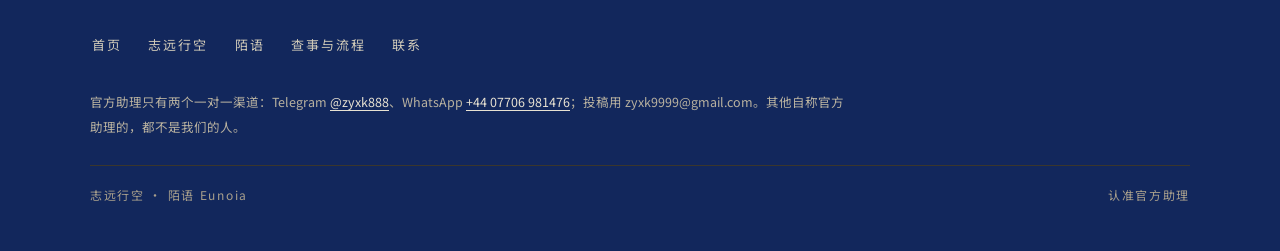
==== commit 6424630c: "进化轮次：文案整体完善第四轮（防骗句改渠道标准＋投稿邮箱正名＋去重复＋花粉补等）" ====
--- a/index.html
+++ b/index.html
@@ -699,7 +699,7 @@
     <div class="sec" id="newcomer"><div class="orn"><i></i><em></em><i></i></div><h2>第一次来，<wbr>先看哪里？</h2></div>
     <div class="maplist">
       <a class="maprow" href="#pain"><span class="mk">先对上你的情况</span><span class="md">同一件事总出问题、心里堵得慌、孩子和家里放心不下——看哪一句说的是你。</span></a>
-      <a class="maprow" href="#teachers"><span class="mk">再看两位老师是谁</span><span class="md">两位老师能做什么、规矩是什么、怎么联系，都在下面。</span></a>
+      <a class="maprow" href="#teachers"><span class="mk">再看两位老师是谁</span><span class="md">一位查事，一位问诊疗愈，下面都写清了。</span></a>
       <a class="maprow" href="#overview"><span class="mk">然后看具体能办哪些事</span><span class="md">业务总览里逐项列明，志远行空传统业务在前，陌语天巫项目在后。</span></a>
       <a class="maprow" href="#paths"><span class="mk">再看怎么办，分几步</span><span class="md">查事走六步，陌语的项目走另一条路，都从助理开始。</span></a>
       <a class="maprow" href="#safety"><span class="mk">随时回来验真</span><span class="md">官方渠道只有这三个，其他自称官方助理的，都不是我们的人。</span></a>
@@ -808,7 +808,7 @@
     <div class="paths">
       <div class="path rv">
         <h3><span class="nb">查事，</span><wbr>走六步<span class="who">志 远 行 空</span></h3>
-        <p class="pd">先联系官方助理，助理问清你的来源，把你带进群；在群里按《2026 查事服务要求及问题模板》把问题写清，助理老师确认之后，再安排查事。没进群、没经过助理老师确认之前，任何自称官方助理联系你的人，都不是我们的人。</p>
+        <p class="pd">先联系官方助理，助理问清你的来源，把你带进群；在群里按《2026 查事服务要求及问题模板》把问题写清，助理老师确认之后，再安排查事。没走官方渠道、却自称官方助理联系你的人，都不是我们的人。</p>
         <div class="steps-h">
           <span class="sh"><b>一</b>咨询</span><span class="sh"><b>二</b>问源溯源</span><span class="sh"><b>三</b>进群</span><span class="sh"><b>四</b>按模板填问</span><span class="sh"><b>五</b>助理老师确认</span><span class="sh hot"><b>六</b>安排查事</span>
         </div>
@@ -829,7 +829,7 @@
 <div class="wrap">
     <div class="sec" id="faq"><div class="orn"><i></i><em></em><i></i></div><h2>来之前，<wbr>还有什么要问的？</h2></div>
     <div class="faq">
-      <div class="qa"><h3 class="q">第一步<wbr>到底该干什么？</h3><div class="a">联系官方助理，先咨询。渠道只有联系页上那几个：Telegram、WhatsApp、投稿邮箱，各自用途都标清了。<p class="ago"><a href="lianxi.html">去联系页，看三个渠道</a></p></div></div>
+      <div class="qa"><h3 class="q">第一步<wbr>到底该干什么？</h3><div class="a">联系官方助理，先咨询。先走 Telegram 或 WhatsApp 两个助理渠道，投稿邮箱不办业务；各自用途在联系页上都标清了。<p class="ago"><a href="lianxi.html">去联系页，看三个渠道</a></p></div></div>
       <div class="qa"><h3 class="q">我的资料交出去，<wbr>安不安全？</h3><div class="a">姓名、生日、照片只用来查事，个人资料仅由志远行空本人保管，不经过很多人。<p class="ago"><a href="chashi.html">去查事与流程页，看模板预览</a></p></div></div>
       <div class="qa"><h3 class="q">查事能保证<wbr>把我的问题解决吗？</h3><div class="a">查事是找出问题——先诊断，才谈得上开方。找出问题之后如何处置、能改变到什么程度，要看具体情况，不预先承诺。<p class="ago"><a href="chashi.html">去查事与流程页，看六步</a></p></div></div>
       <div class="qa"><h3 class="q">交单之后<wbr>要等多久？</h3><div class="a">问题确认、资料交齐之后，按顺序排队安排。排到你之前，助理会跟你保持联系；急事有加急的规矩，问助理。<p class="ago"><a href="chashi.html">去查事与流程页，看完整问答</a></p></div></div>
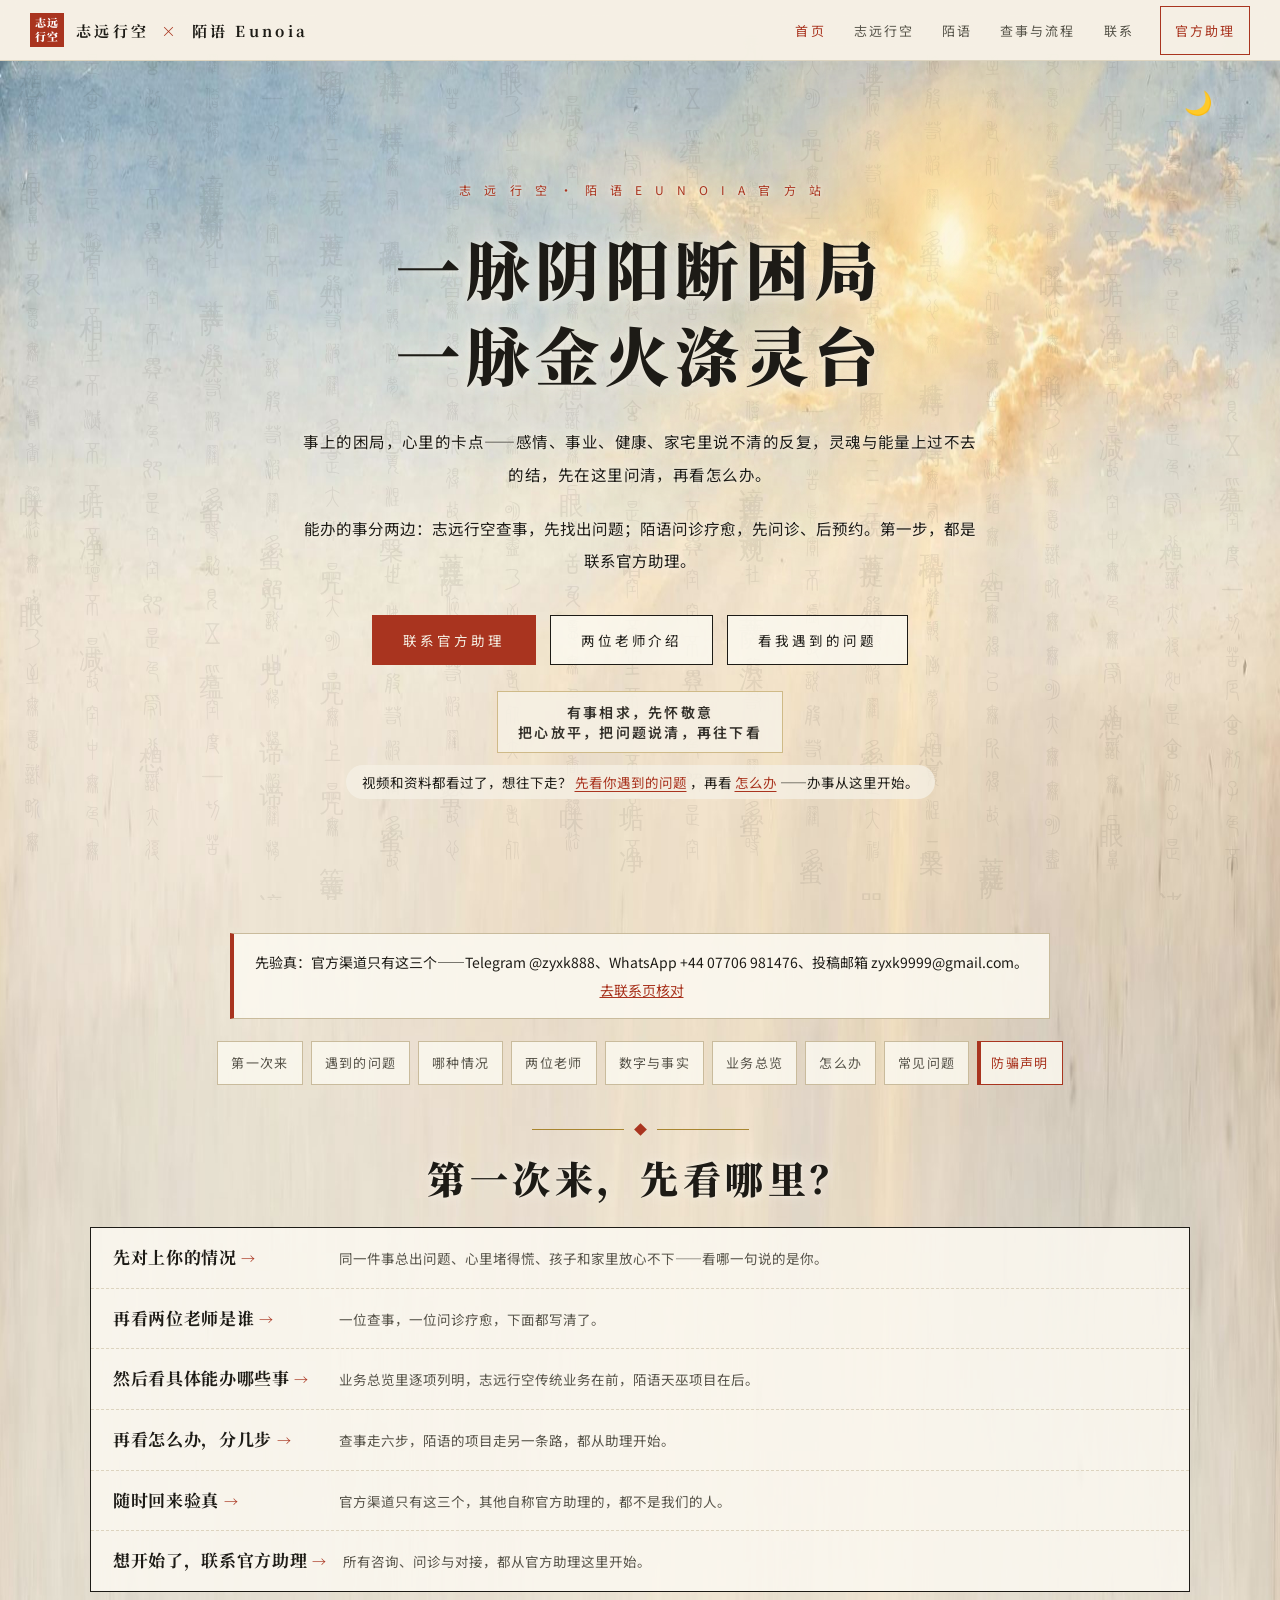
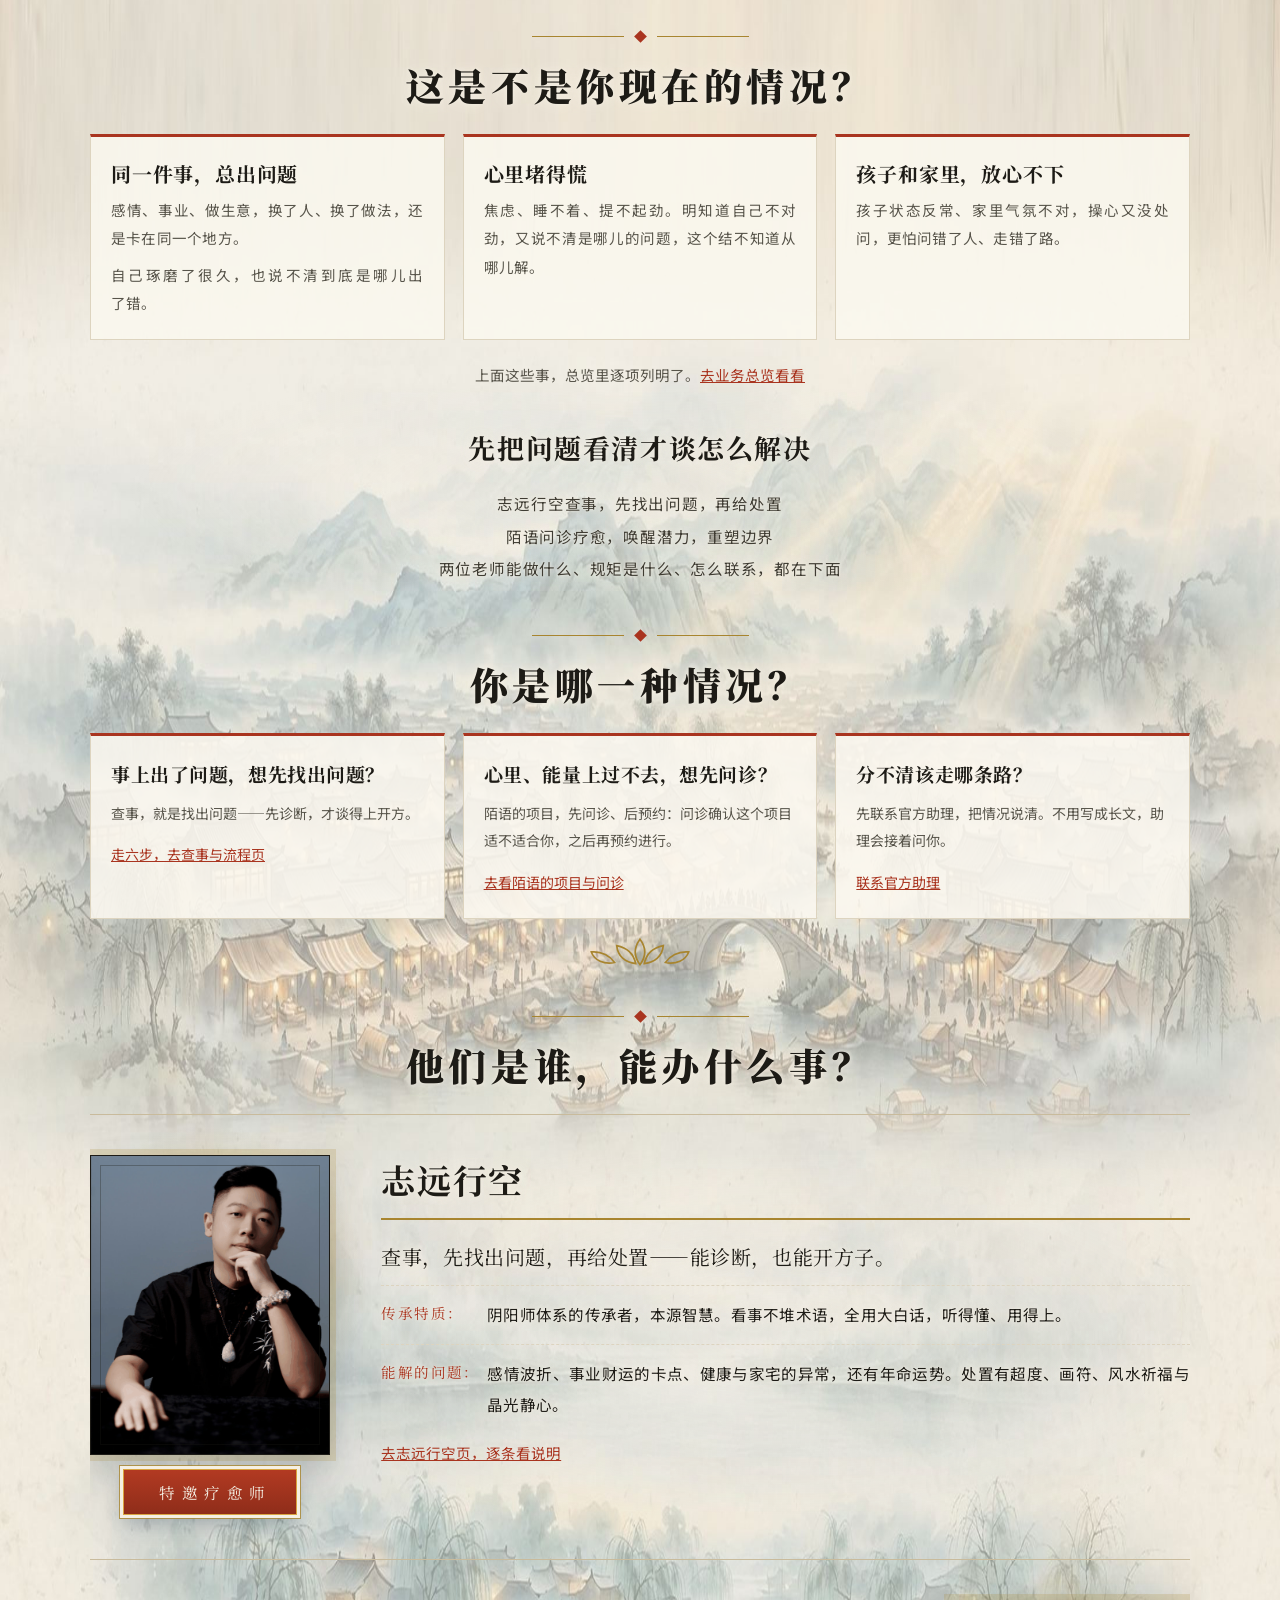
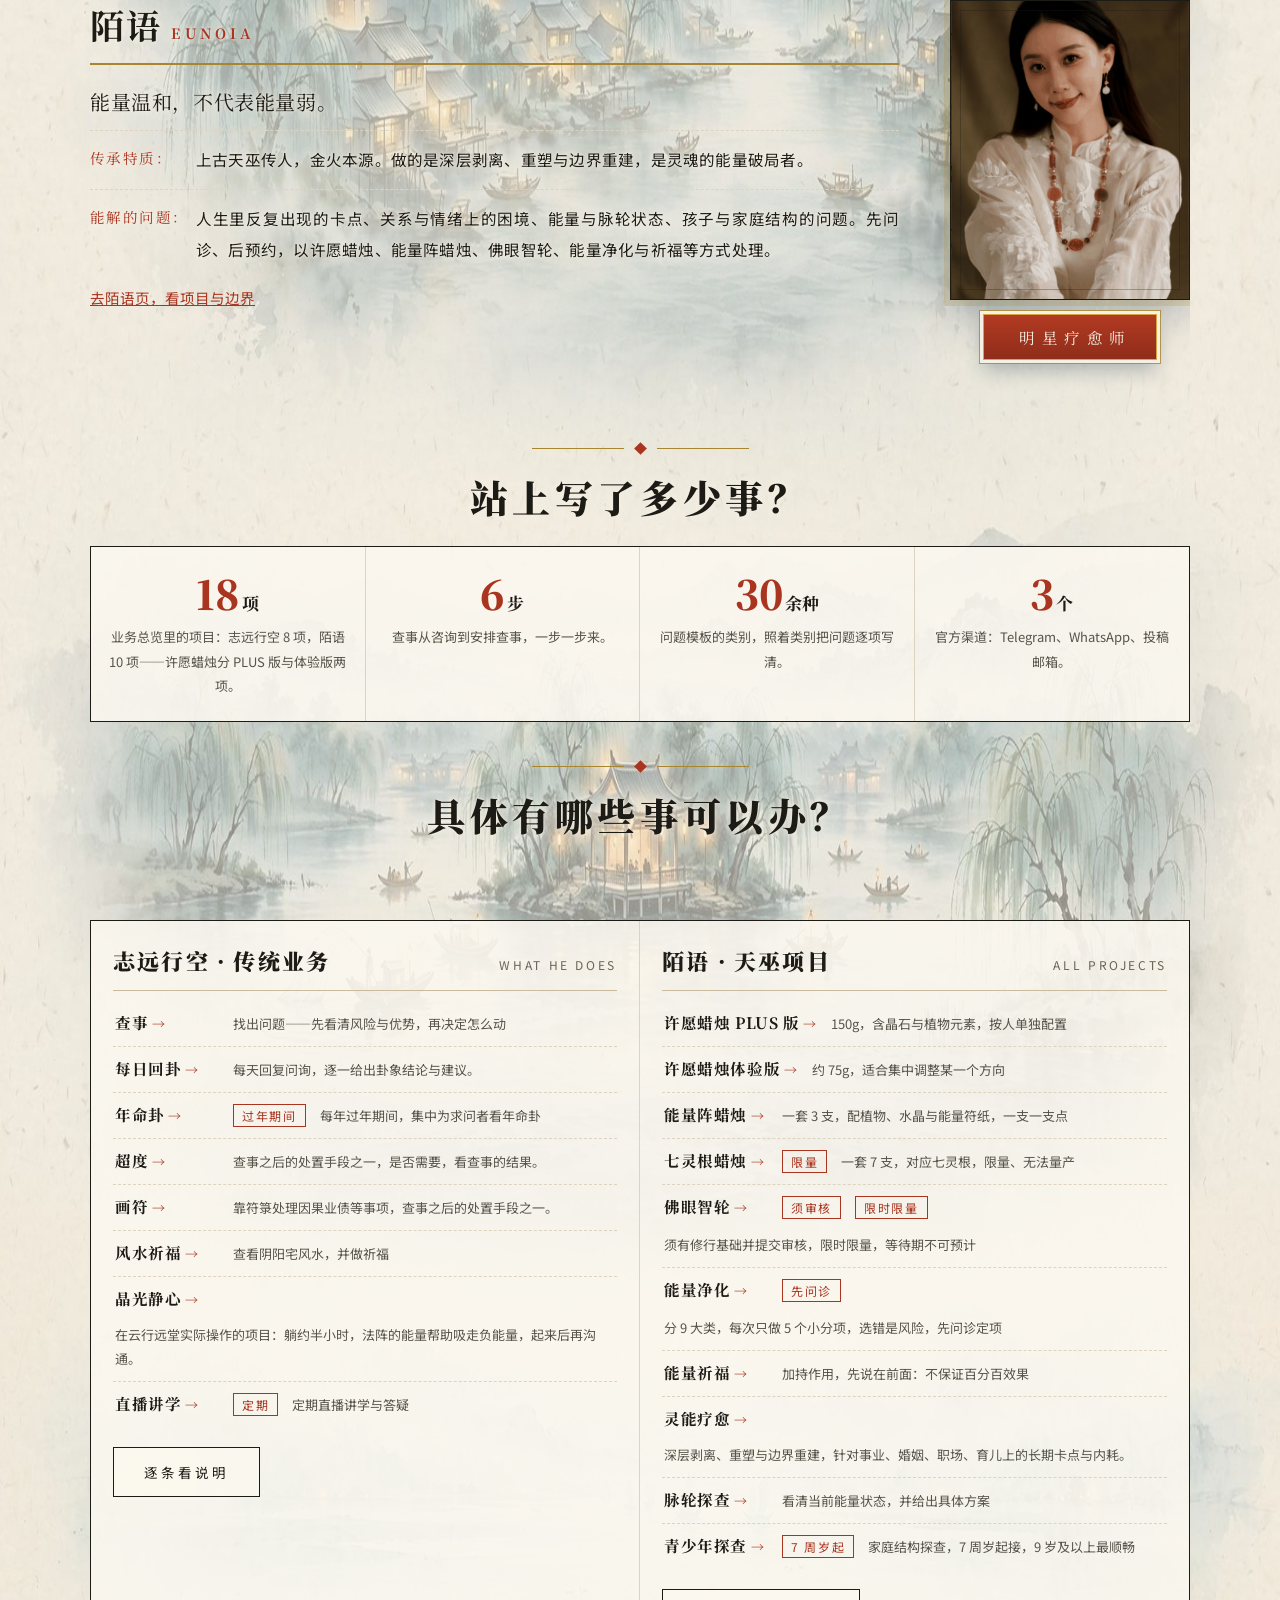
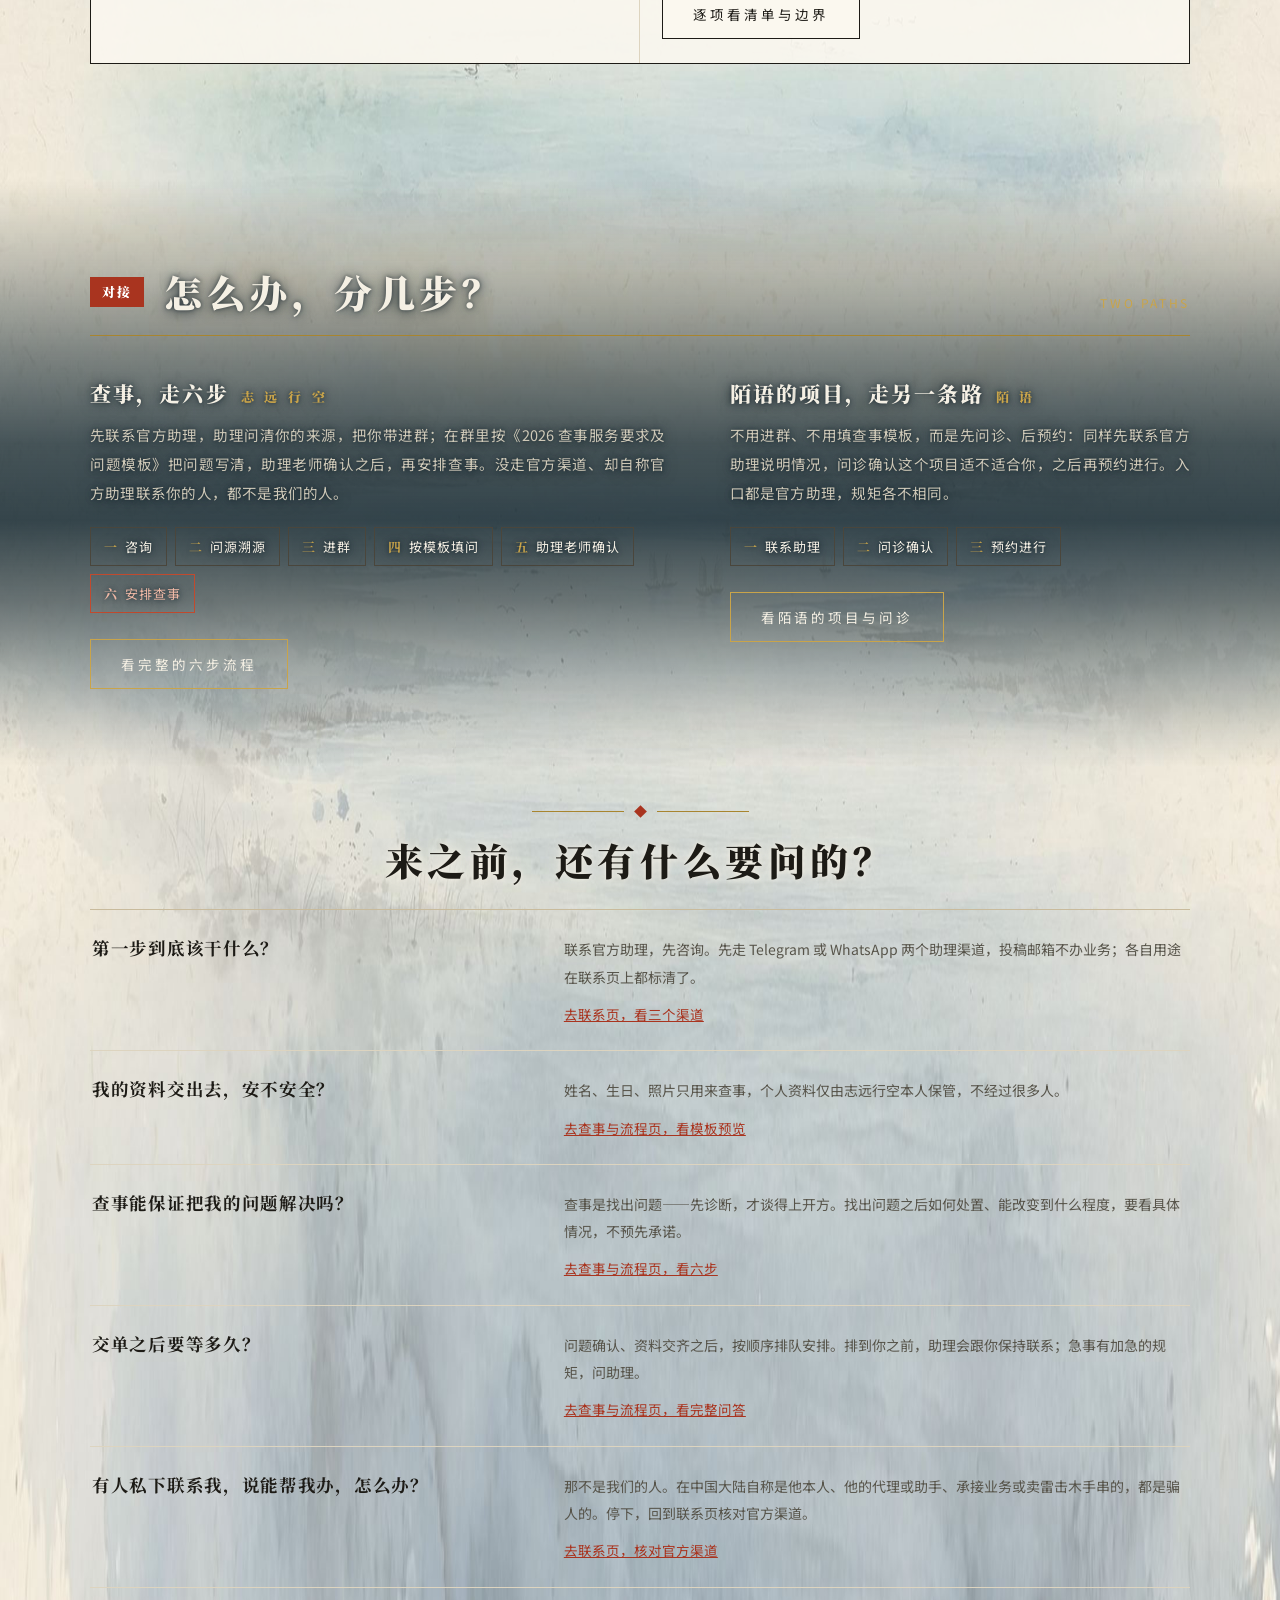
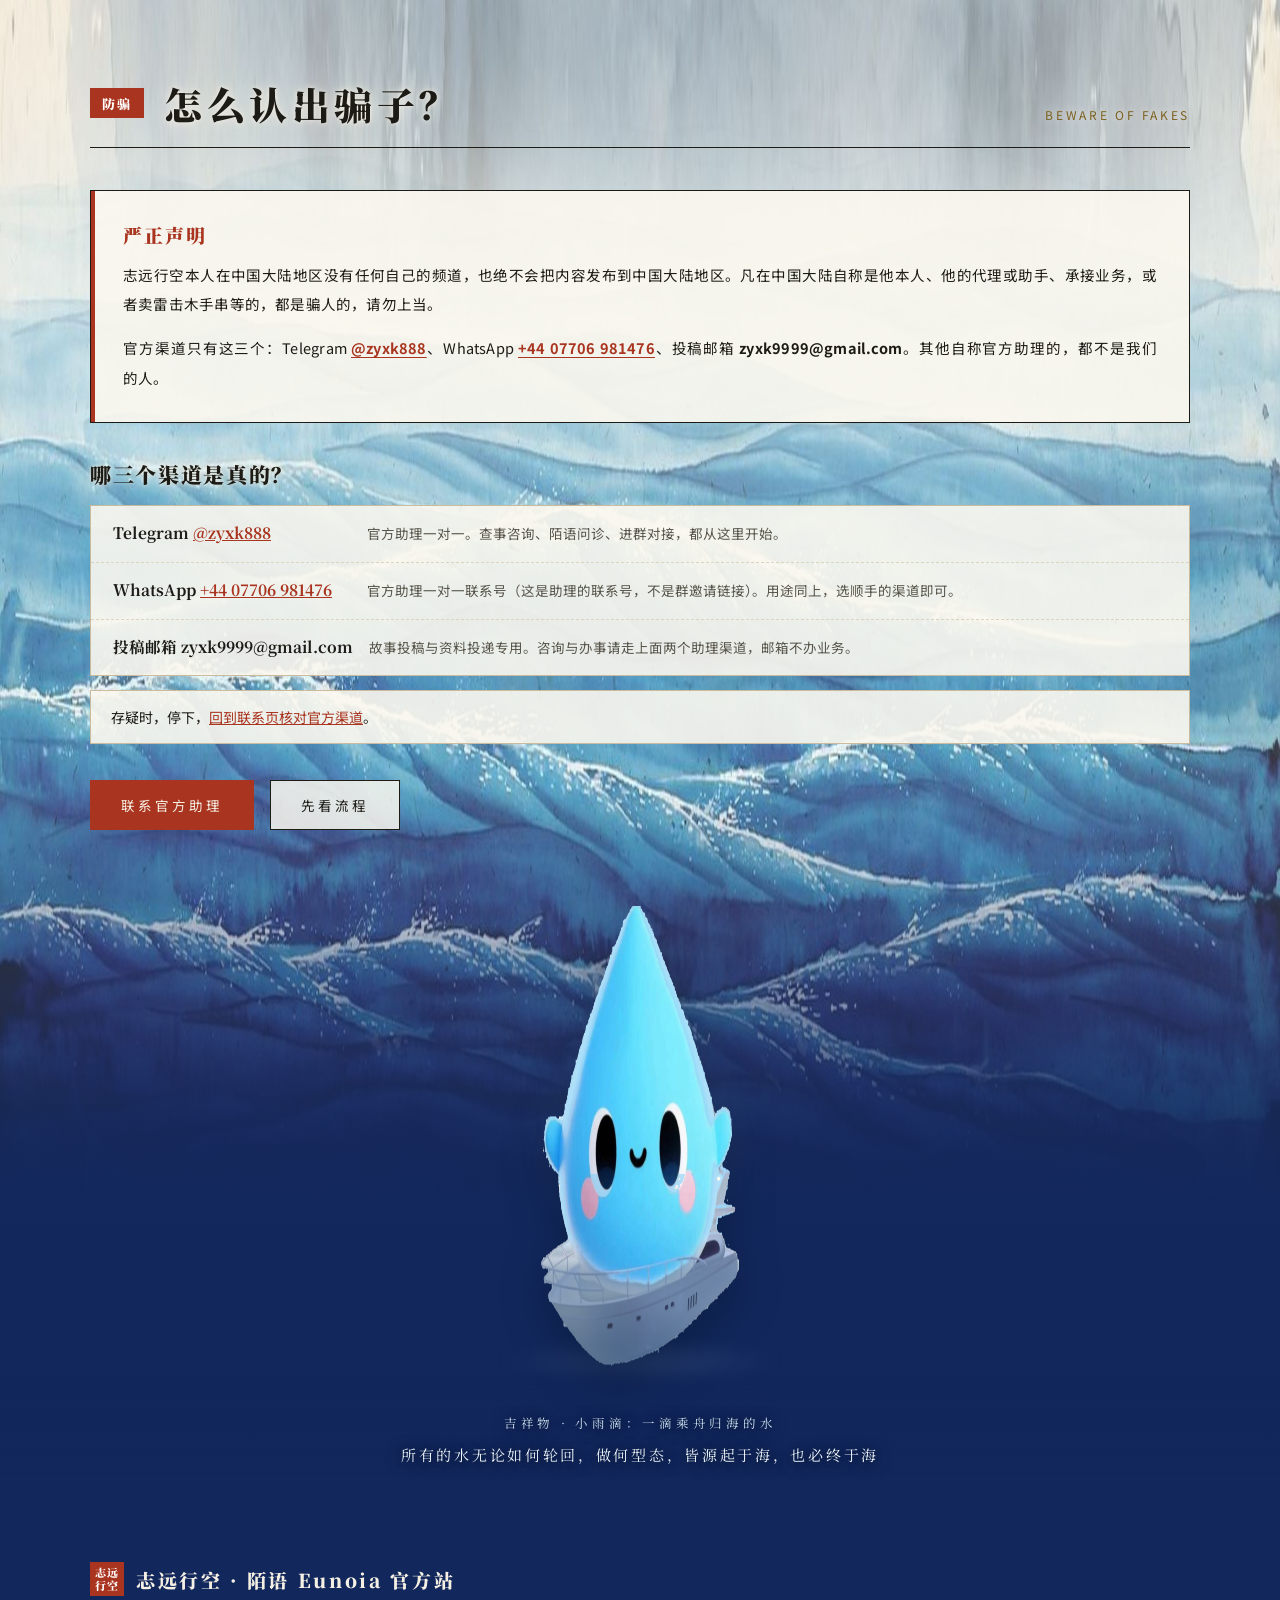
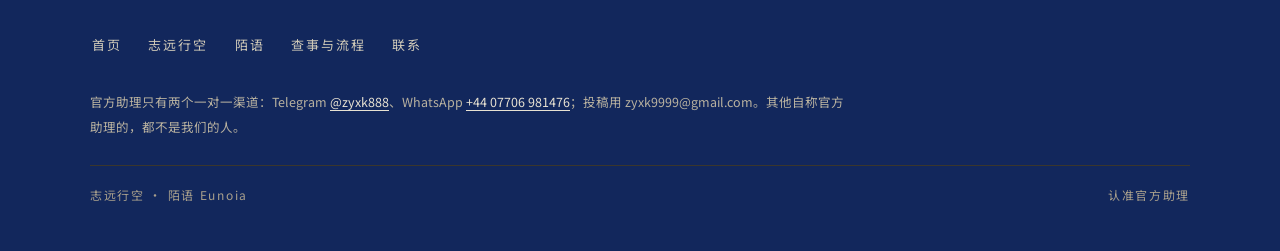
==== commit 2cbfd451: "Merge b65948bfed04c1699e39ac45ab44833c78b16416 into 6424630c4ae2b887ebed89f8dc72cd883e6a8935" ====
--- a/index.html
+++ b/index.html
@@ -354,6 +354,20 @@
 h1,h2,h3,.kick,.creed .q,.divider .cap,.statement .t,.notice .t,.tpl .tt,.biz .bk,.faq .q,.faq-tier,.ov6 .ov,.byline,.tcard .say,.imgband .cap .q,.imgband .cap .qs,.seaband .dropnote{text-wrap:balance;line-break:strict;word-break:keep-all}
 .nb{white-space:nowrap}
 
+
+/* T32: 手机端可访问的站内菜单；桌面导航保持原样。上线前需 360/390/768px 真机验收。 */
+.mobile-nav{display:none}
+@media(max-width:900px){
+  .mast nav{display:none}
+  .mobile-nav{display:block;position:relative;z-index:65;margin-left:8px;flex:none}
+  .mobile-nav summary{list-style:none;cursor:pointer;display:flex;align-items:center;justify-content:center;min-height:44px;min-width:52px;padding:8px 10px;border:1px solid var(--red);color:var(--red);background:var(--paper2);font:600 13px var(--sans);letter-spacing:.08em}
+  .mobile-nav summary::-webkit-details-marker{display:none}
+  .mobile-nav[open] summary{background:var(--red);color:#fff}
+  .mobile-nav-panel{position:absolute;top:calc(100% + 12px);right:0;width:min(82vw,280px);max-height:calc(100dvh - 78px);overflow-y:auto;background:var(--paper2);color:var(--ink);border:1px solid var(--hair2);box-shadow:0 14px 35px rgba(18,18,18,.18);padding:5px 10px}
+  .mobile-nav-panel a{display:flex;align-items:center;min-height:44px;padding:10px 11px;border-bottom:1px solid var(--hair);font-size:14px;line-height:1.5;text-decoration:none;color:var(--ink)}
+  .mobile-nav-panel a:last-child{border-bottom:none}
+  .mobile-nav-panel a:hover,.mobile-nav-panel a[aria-current="page"]{color:var(--red);background:rgba(169,52,31,.06)}
+}
 </style>
 <link rel="preconnect" href="https://fonts.googleapis.com">
 <link rel="preconnect" href="https://fonts.gstatic.com" crossorigin>
@@ -669,6 +683,17 @@
   <nav aria-label="站内导航">
     <a href="index.html" class="here">首页</a><a href="zhiyuan.html">志远行空</a><a href="moyu.html">陌语</a><a href="chashi.html">查事与流程</a><a href="lianxi.html">联系</a><a class="navcta" href="lianxi.html">官方助理</a>
   </nav>
+  <details class="mobile-nav">
+    <summary>菜单</summary>
+    <div class="mobile-nav-panel" role="navigation" aria-label="手机站内导航">
+    <a href="index.html" aria-current="page">首页</a>
+    <a href="zhiyuan.html">志远行空</a>
+    <a href="moyu.html">陌语</a>
+    <a href="chashi.html">查事与流程</a>
+    <a href="lianxi.html">联系</a>
+    <a href="lianxi.html">官方助理</a>
+    </div>
+  </details>
 </header>
 
 <main id="main" tabindex="-1">
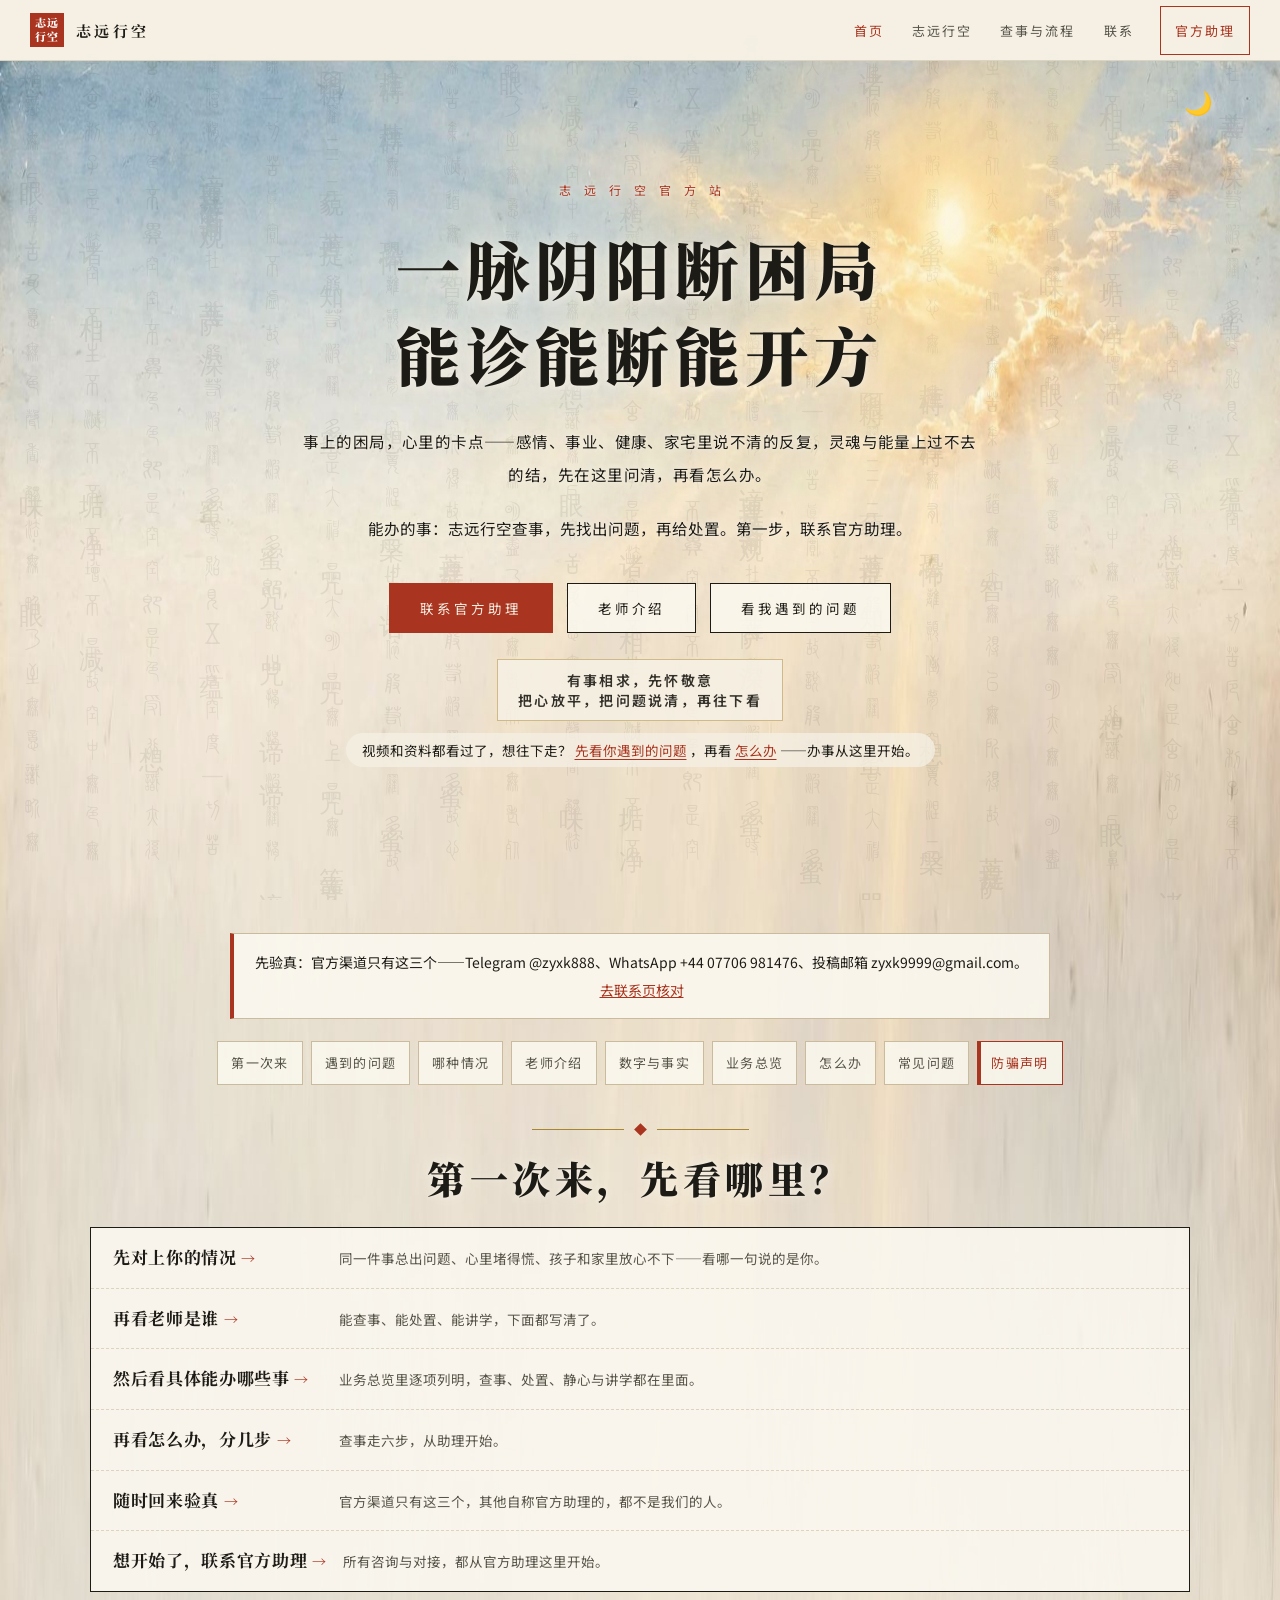
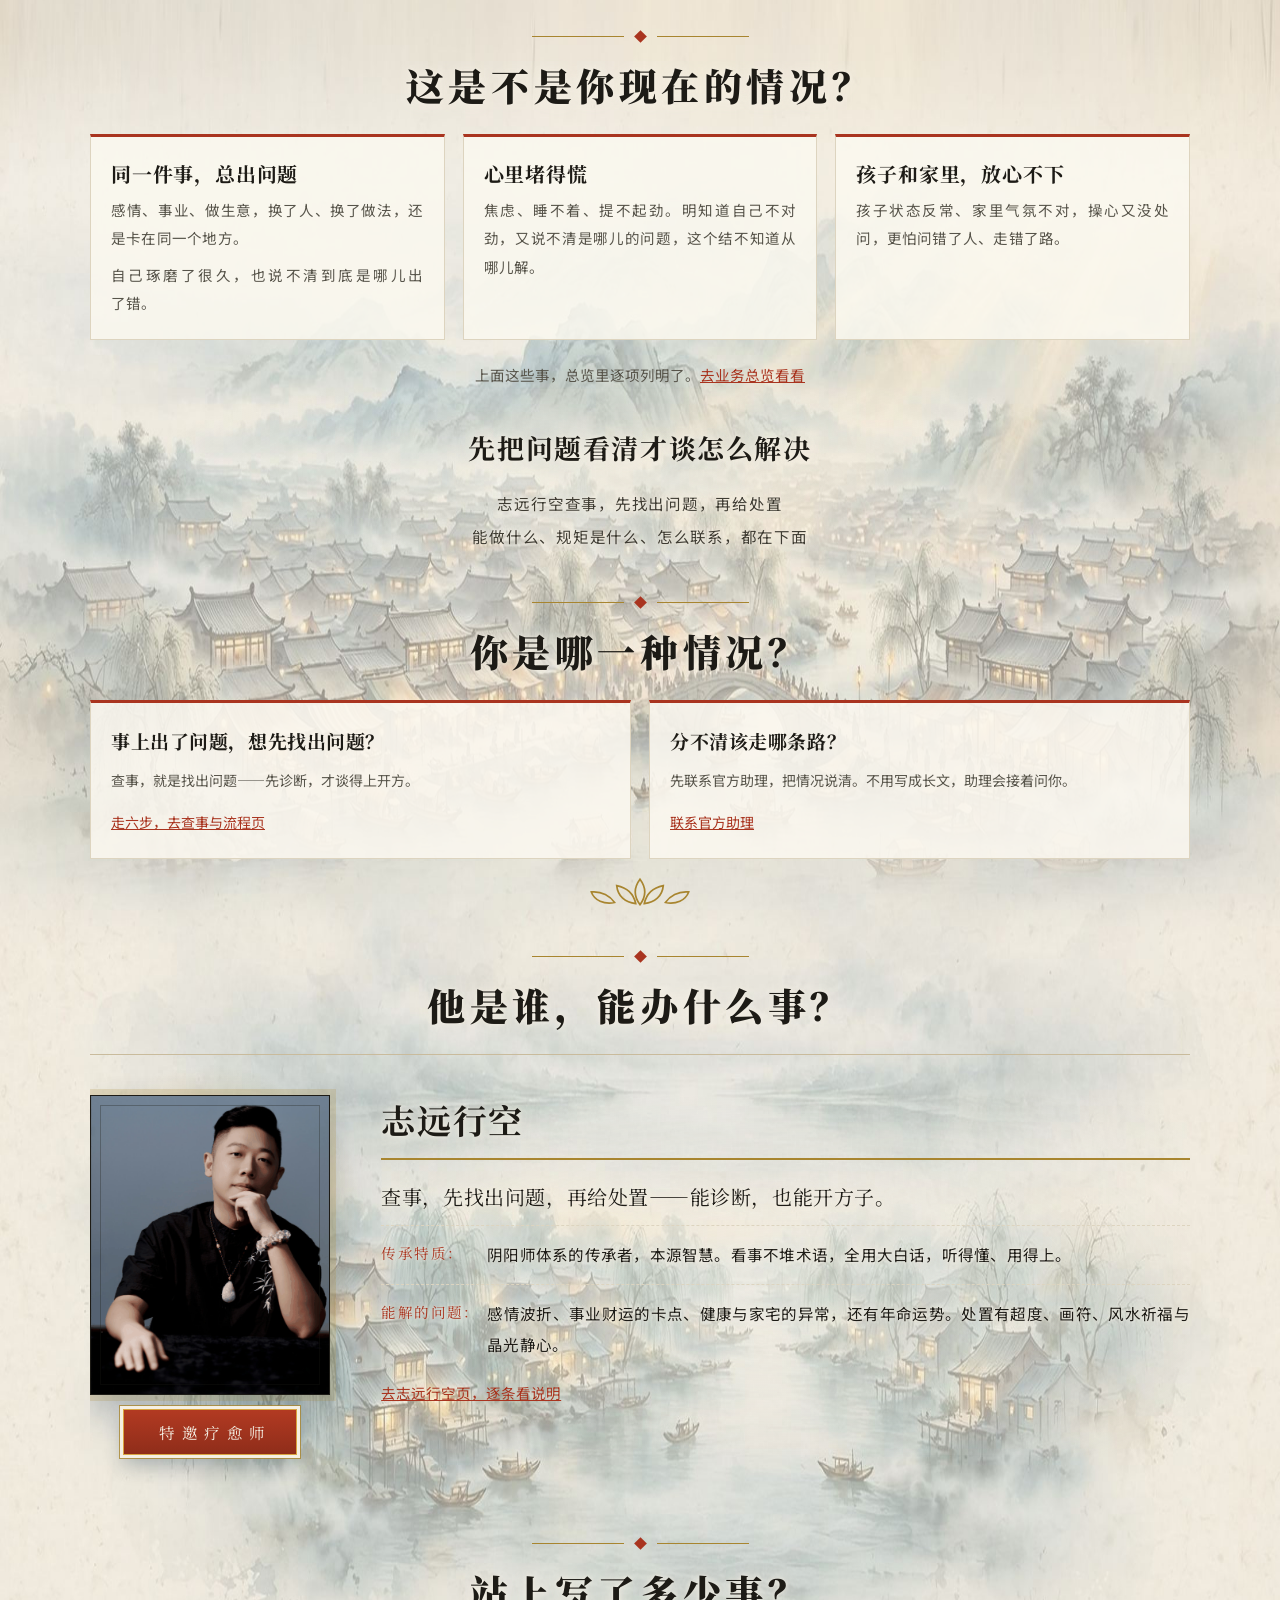
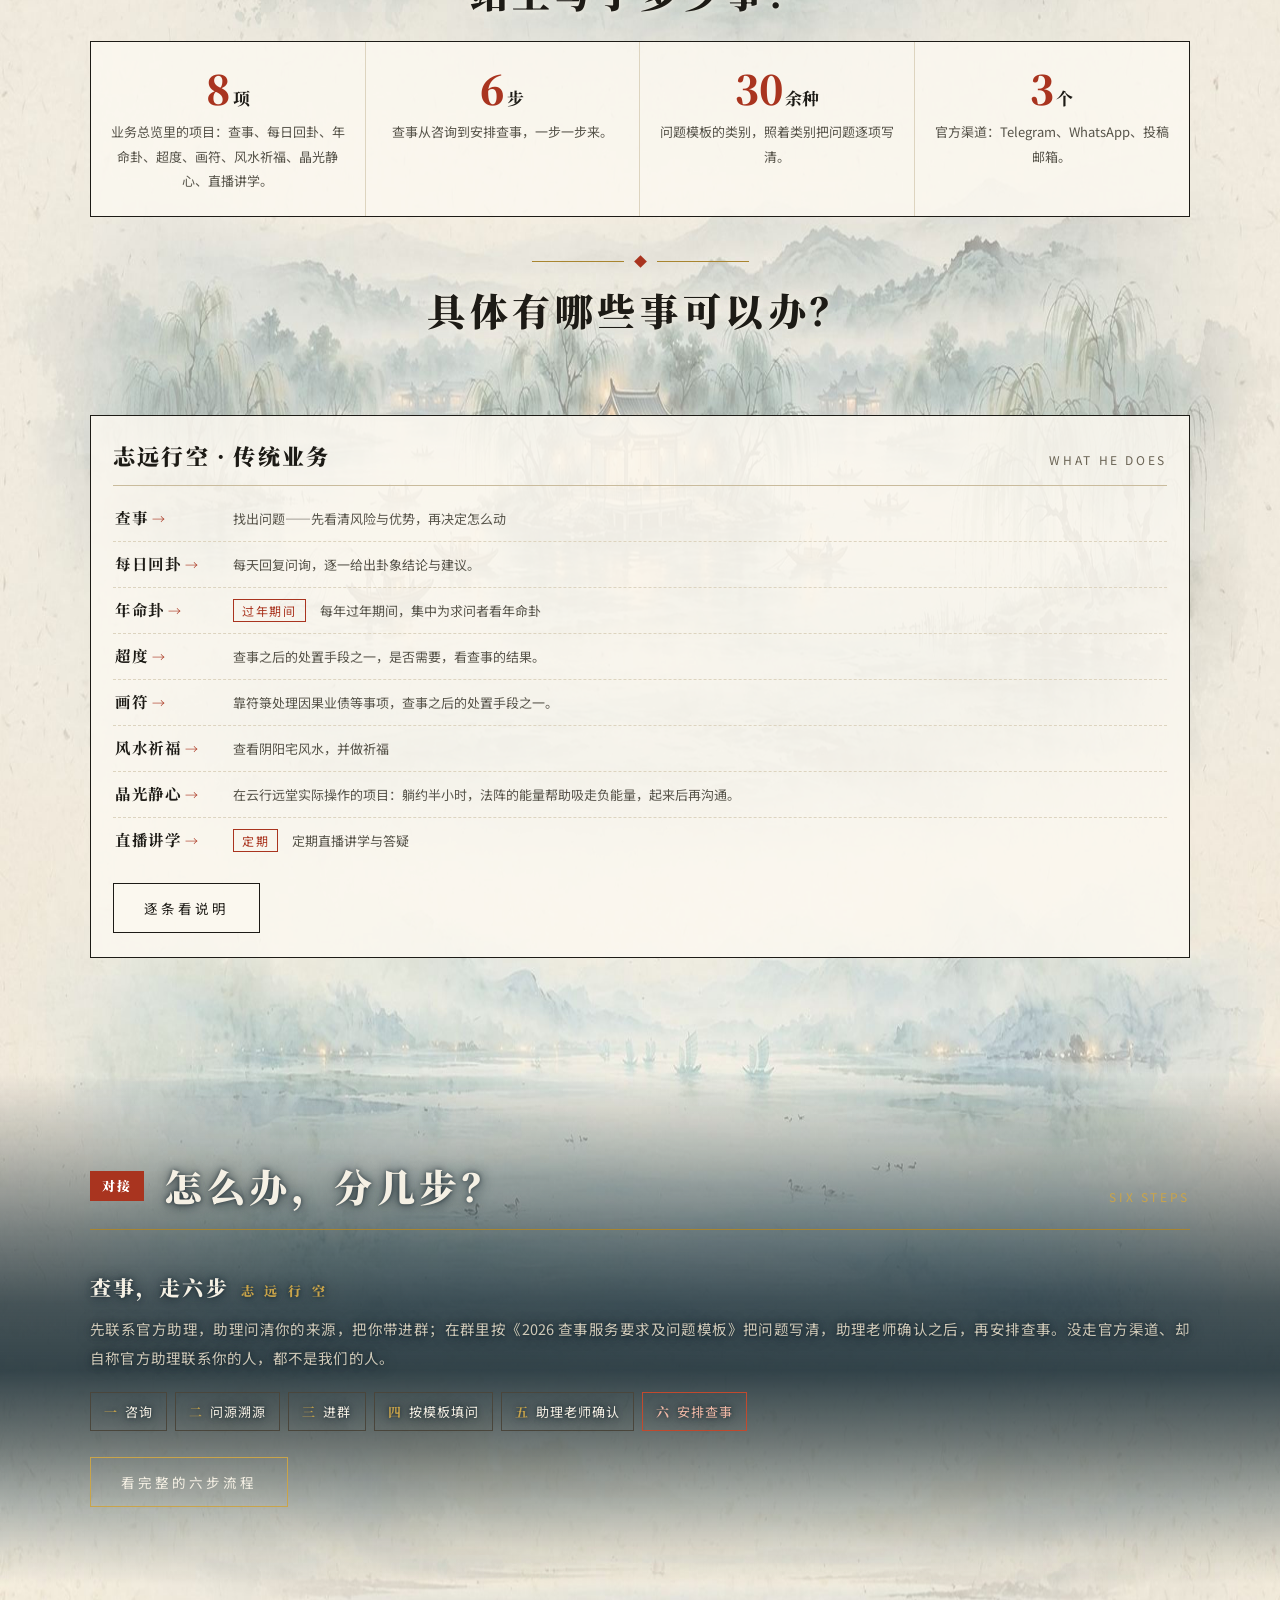
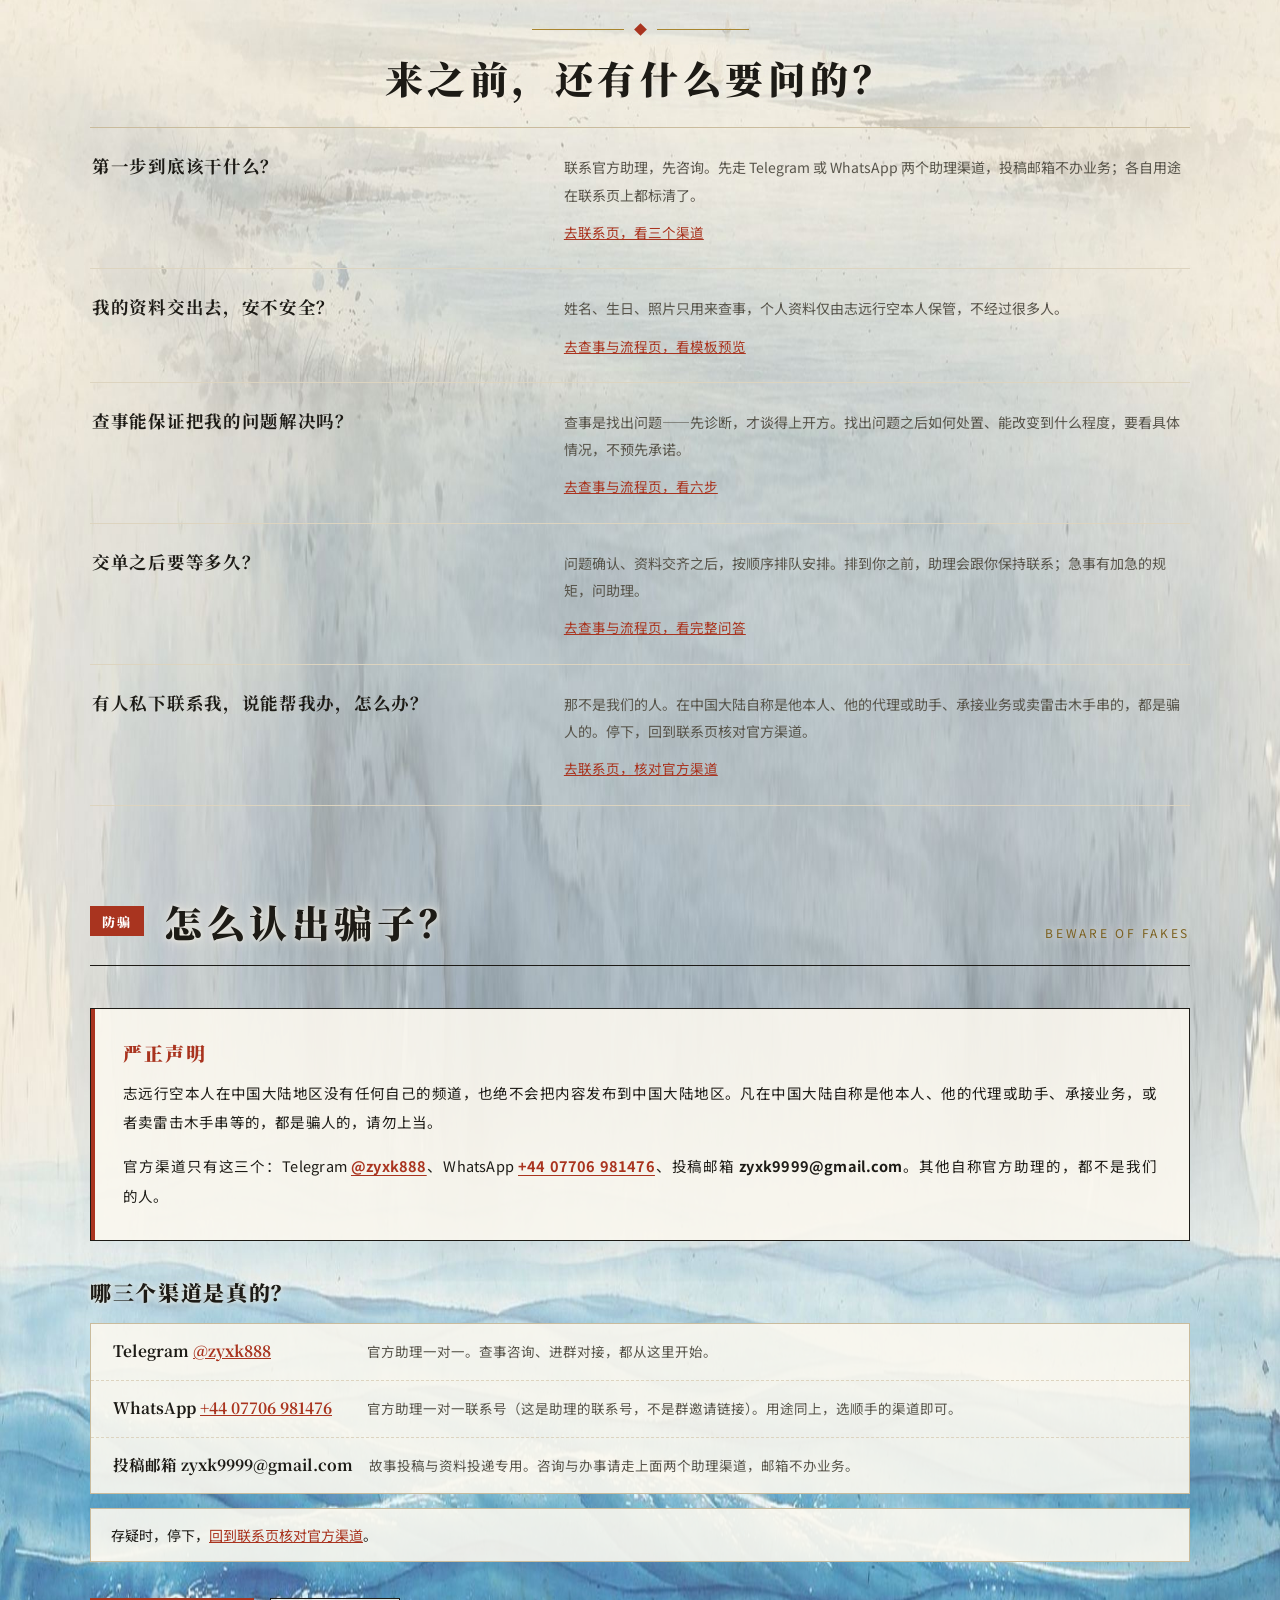
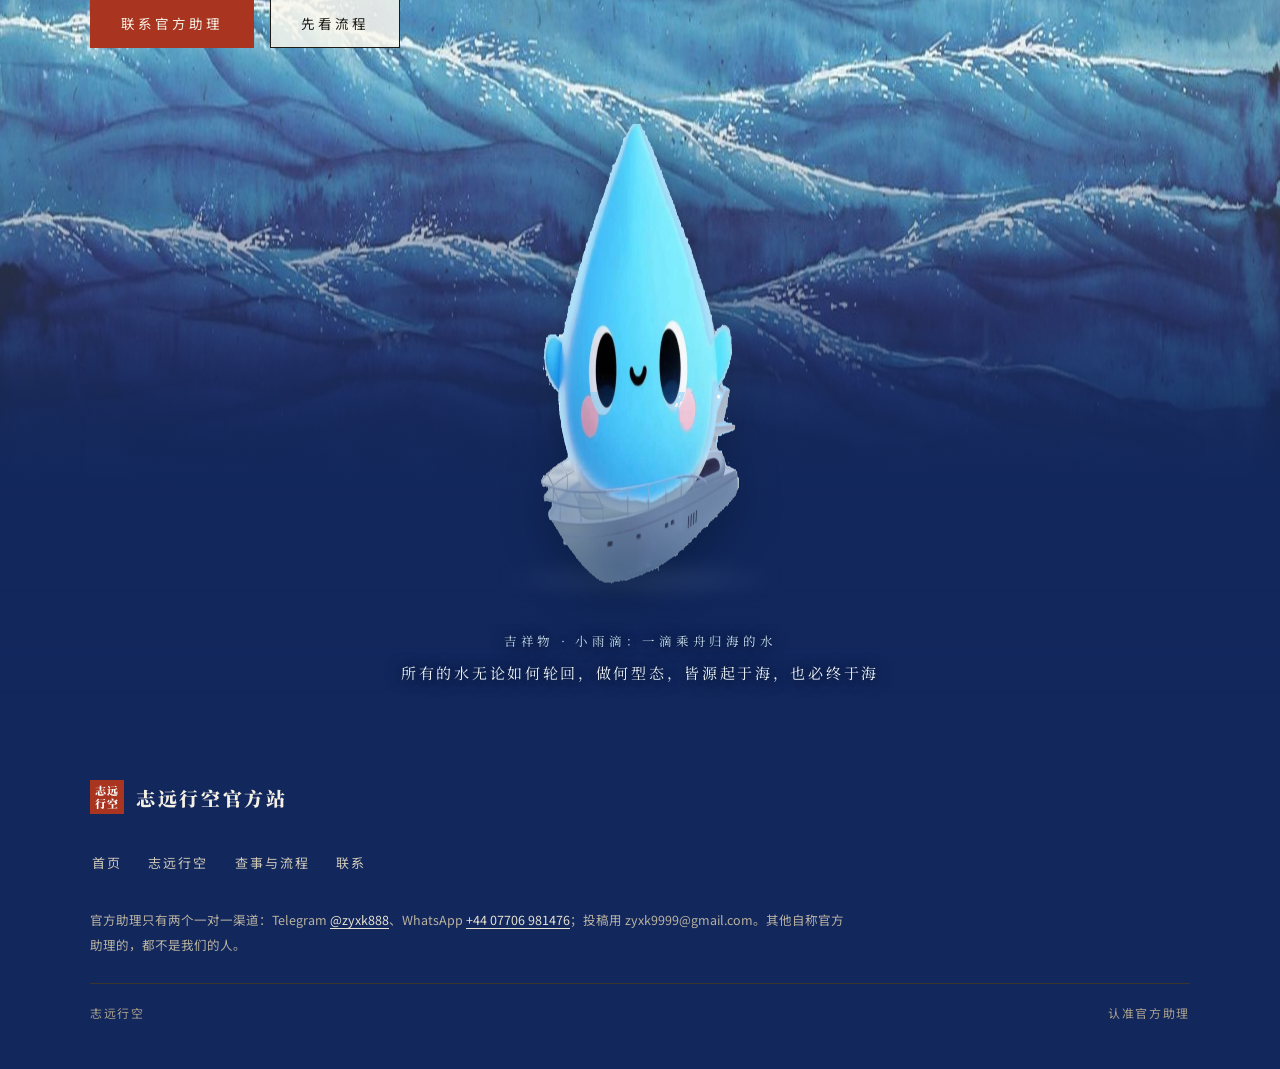
==== commit 1e8053df: "官网改为师父独立站：下掉全部师娘（陌语）内容，首页/查事/联系/志远四页去师娘化，删陌语页与两张师娘图" ====
--- a/index.html
+++ b/index.html
@@ -4,10 +4,10 @@
 <meta charset="UTF-8">
 <meta name="viewport" content="width=device-width, initial-scale=1.0">
 <meta name="theme-color" content="#f5f0e4">
-<title>志远行空 · 陌语 Eunoia 官方站</title>
-<meta name="description" content="志远行空与陌语 Eunoia 的官方站：两个人是谁、各自能做什么、有哪些项目、办事每一步怎么走，都写在这里。">
+<title>志远行空官方站</title>
+<meta name="description" content="志远行空的官方站：他是谁、能做什么、有哪些项目、办事每一步怎么走，都写在这里。">
 <style>
-/* 官网成型版 · 共用样式（志远行空 × 陌语 Eunoia）
+/* 官网成型版 · 共用样式（志远行空）
    视觉系统 v2（2026-11-10 大进化首轮）：米白纸面＋墨黑大字＋朱砂印章＋金线
    细颗粒纸纹、印章分隔器、印章章节号、墨色页脚收尾带、首屏带金线＋底部融纸
    成型层：山水主视觉、墨色带、烛光图带、业务卡阵、事实栏、双路流程带 */
@@ -160,9 +160,8 @@
 @media(max-width:820px){.duo{grid-template-columns:1fr}.duo::before{display:none}.person.right{border-top:1px solid var(--ink);margin-top:40px}}
 
 /* 业务总览（首页双列） */
-.overview2{display:grid;grid-template-columns:1fr 1fr;gap:0;border:1px solid var(--ink);background:var(--paper2)}
+.overview2{display:grid;grid-template-columns:1fr;gap:0;border:1px solid var(--ink);background:var(--paper2)}
 .overview2 .col{padding:34px 36px 30px}
-.overview2 .col:first-child{border-right:1px solid var(--hair)}
 .overview2 .ch2{display:flex;align-items:baseline;gap:14px;border-bottom:1px solid var(--hair2);padding-bottom:14px;margin-bottom:10px}
 .overview2 .ch2 h3{font-family:var(--serif);font-weight:900;font-size:22px;letter-spacing:.1em}
 .overview2 .ch2 .ce{font-size:10.5px;letter-spacing:.3em;color:var(--faint);margin-left:auto}
@@ -171,7 +170,7 @@
 .ov-row .k{font-family:var(--serif);font-weight:700;font-size:15.5px;min-width:104px;letter-spacing:.04em}
 .ov-row .d{font-size:13px;color:var(--ink2);line-height:1.85}
 .overview2 .more{margin-top:20px}
-@media(max-width:860px){.overview2{grid-template-columns:1fr}.overview2 .col:first-child{border-right:none;border-bottom:1px solid var(--hair)}}
+@media(max-width:860px){.overview2{grid-template-columns:1fr}}
 
 /* 墨色带（流程） */
 .band-ink{background:var(--ink);color:var(--paper);margin-top:110px;padding:84px 0 78px;position:relative}
@@ -179,7 +178,7 @@
 .band-ink .ch-head{border-bottom-color:var(--gold)}
 .band-ink .ch-head h2{color:var(--paper)}
 .band-ink .ch-head .en{color:var(--gold2)}
-.paths{display:grid;grid-template-columns:1.25fr 1fr;gap:clamp(30px,5vw,64px)}
+.paths{display:grid;grid-template-columns:1fr;gap:clamp(30px,5vw,64px)}
 @media(max-width:860px){.paths{grid-template-columns:1fr}}
 .path h3{font-family:var(--serif);font-weight:900;font-size:21px;letter-spacing:.1em;color:var(--paper)}
 .path h3 .who{color:var(--gold2);font-size:13px;letter-spacing:.3em;margin-left:12px}
@@ -211,7 +210,7 @@
 .biz .bd{margin-top:9px;font-size:13.5px;line-height:1.95;color:var(--ink2)}
 .biz .bd b{color:var(--ink)}
 
-/* 项目条目（陌语页） */
+/* 项目条目 */
 .proj{border:1px solid var(--hair2);background:var(--paper2);padding:30px 32px 26px;margin-bottom:16px;position:relative}
 .proj::before{content:"";position:absolute;top:0;left:0;width:34px;height:3px;background:var(--red)}
 .proj .ph{display:flex;align-items:baseline;gap:16px;flex-wrap:wrap}
@@ -354,20 +353,6 @@
 h1,h2,h3,.kick,.creed .q,.divider .cap,.statement .t,.notice .t,.tpl .tt,.biz .bk,.faq .q,.faq-tier,.ov6 .ov,.byline,.tcard .say,.imgband .cap .q,.imgband .cap .qs,.seaband .dropnote{text-wrap:balance;line-break:strict;word-break:keep-all}
 .nb{white-space:nowrap}
 
-
-/* T32: 手机端可访问的站内菜单；桌面导航保持原样。上线前需 360/390/768px 真机验收。 */
-.mobile-nav{display:none}
-@media(max-width:900px){
-  .mast nav{display:none}
-  .mobile-nav{display:block;position:relative;z-index:65;margin-left:8px;flex:none}
-  .mobile-nav summary{list-style:none;cursor:pointer;display:flex;align-items:center;justify-content:center;min-height:44px;min-width:52px;padding:8px 10px;border:1px solid var(--red);color:var(--red);background:var(--paper2);font:600 13px var(--sans);letter-spacing:.08em}
-  .mobile-nav summary::-webkit-details-marker{display:none}
-  .mobile-nav[open] summary{background:var(--red);color:#fff}
-  .mobile-nav-panel{position:absolute;top:calc(100% + 12px);right:0;width:min(82vw,280px);max-height:calc(100dvh - 78px);overflow-y:auto;background:var(--paper2);color:var(--ink);border:1px solid var(--hair2);box-shadow:0 14px 35px rgba(18,18,18,.18);padding:5px 10px}
-  .mobile-nav-panel a{display:flex;align-items:center;min-height:44px;padding:10px 11px;border-bottom:1px solid var(--hair);font-size:14px;line-height:1.5;text-decoration:none;color:var(--ink)}
-  .mobile-nav-panel a:last-child{border-bottom:none}
-  .mobile-nav-panel a:hover,.mobile-nav-panel a[aria-current="page"]{color:var(--red);background:rgba(169,52,31,.06)}
-}
 </style>
 <link rel="preconnect" href="https://fonts.googleapis.com">
 <link rel="preconnect" href="https://fonts.gstatic.com" crossorigin>
@@ -429,7 +414,7 @@
 .band-ink::after{content:"";position:absolute;inset:0;z-index:0;pointer-events:none;background:linear-gradient(180deg,rgba(26,45,54,0) 0%,rgba(26,45,54,.25) 15%,rgba(26,45,54,.55) 30%,rgba(26,45,54,.8) 45%,rgba(26,45,54,.86) 58%,rgba(26,45,54,.62) 72%,rgba(38,66,80,.35) 84%,rgba(38,66,80,.13) 93%,rgba(38,66,80,0) 100%)}
 .band-ink .wrap{position:relative;z-index:1}
 .pband .bgimg{-webkit-mask-image:linear-gradient(180deg,transparent 0,#000 10%,#000 92%,transparent 100%);mask-image:linear-gradient(180deg,transparent 0,#000 10%,#000 92%,transparent 100%)}
-/* 概念六：烛光带已移出首页（落地时放陌语页），相关规则删除 */
+/* 概念六：烛光带已移出首页，相关规则删除 */
 .seaband{width:100vw;margin-left:calc(50% - 50vw);margin-top:70px;line-height:0;position:relative;height:min(66vh,620px);overflow:hidden}
  /* 接缝审计 2026-11-12：补底边羽化，原先只羽化顶边；底边由 88% 放到 82% 起羽，夜里页脚更暗、淡色浪花化得更开 */
 /* 接缝审计 2026-11-12 07:xx 轮：海画底边原先羽化到纸白、再以硬直线接深靛页脚（日夜同症）。
@@ -563,7 +548,7 @@
 .maprow .md{font-size:13.5px;line-height:1.9;color:var(--ink2)}
 .maprow .mk::after{content:" \2192";color:var(--red);font-size:14px}
 @media(max-width:760px){.maprow{flex-direction:column;gap:4px}.maprow .mk{min-width:0}}
-.triage{display:grid;grid-template-columns:repeat(3,1fr);gap:18px}
+.triage{display:grid;grid-template-columns:repeat(2,1fr);gap:18px}
 .tq{background:rgba(251,248,239,.88);border:1px solid var(--hair);border-top:3px solid var(--red);padding:22px 20px;transition:border-color .2s,background-color .2s}
 .tq:hover{border-color:var(--ink);background:rgba(245,240,228,.95)}
 .tq h3{font-family:var(--serif);font-size:19px;line-height:1.7;letter-spacing:.03em}
@@ -679,21 +664,10 @@
 <div class="sealbg" aria-hidden="true">观自在菩萨行深般若波罗蜜多时照见五蕴皆空度一切苦厄舍利子色不异空空不异色色即是空空即是色受想行识亦复如是舍利子是诸法空相不生不灭不垢不净不增不减是故空中无色无受想行识无眼耳鼻舌身意无色声香味触法无眼界乃至无意识界无无明亦无无明尽乃至无老死亦无老死尽无苦集灭道无智亦无得以无所得故菩提萨埵依般若波罗蜜多故心无挂碍无挂碍故无有恐怖远离颠倒梦想究竟涅槃三世诸佛依般若波罗蜜多故得阿耨多罗三藐三菩提故知般若波罗蜜多是大神咒是大明咒是无上咒是无等等咒能除一切苦真实不虚故说般若波罗蜜多咒即说咒曰揭谛揭谛波罗揭谛波罗僧揭谛菩提萨婆诃观自在菩萨行深般若波罗蜜多时照见五蕴皆空度一切苦厄舍利子色不异空空不异色色即是空空即是色受想行识亦复如是舍利子是诸法空相不生不灭不垢不净不增不减是故空中无色无受想行识无眼耳鼻舌身意无色声香味触法无眼界乃至无意识界无无明亦无无明尽乃至无老死亦无老死尽无苦集灭道无智亦无得以无所得故菩提萨埵依般若波罗蜜多故心无挂碍无挂碍故无有恐怖远离颠倒梦想究竟涅槃三世诸佛依般若波罗蜜多故得阿耨多罗三藐三菩提故知般若波罗蜜多是大神咒是大明咒是无上咒是无等等咒能除一切苦真实不虚故说般若波罗蜜多咒即说咒曰揭谛揭谛波罗揭谛波罗僧揭谛菩提萨婆诃观自在菩萨行深般若波罗蜜多时照见五蕴皆空度一切苦厄舍利子色不异空空不异色色即是空空即是色受想行识亦复如是舍利子是诸法空相不生不灭不垢不净不增不减是故空中无色无受想行识无眼耳鼻舌身意无色声香味触法无眼界乃至无意识界无无明亦无无明尽乃至无老死亦无老死尽无苦集灭道无智亦无得以无所得故菩提萨埵依般若波罗蜜多故心无挂碍无挂碍故无有恐怖远离颠倒梦想究竟涅槃三世诸佛依般若波罗蜜多故得阿耨多罗三藐三菩提故知般若波罗蜜多是大神咒是大明咒是无上咒是无等等咒能除一切苦真实不虚故说般若波罗蜜多咒即说咒曰揭谛揭谛波罗揭谛波罗僧揭谛菩提萨婆诃观自在菩萨行深般若波罗蜜多时照见五蕴皆空度一切苦厄舍利子色不异空空不异色色即是空空即是色受想行识亦复如是舍利子是诸法空相不生不灭不垢不净不增不减是故空中无色无受想行识无眼耳鼻舌身意无色声香味触法无眼界乃至无意识界无无明亦无无明尽乃至无老死亦无老死尽无苦集灭道无智亦无得以无所得故菩提萨埵依般若波罗蜜多故心无挂碍无挂碍故无有恐怖远离颠倒梦想究竟涅槃三世诸佛依般若波罗蜜多故得阿耨多罗三藐三菩提故知般若波罗蜜多是大神咒是大明咒是无上咒是无等等咒能除一切苦真实不虚故说般若波罗蜜多咒即说咒曰揭谛揭谛波罗揭谛波罗僧揭谛菩提萨婆诃</div>
 
 <header class="mast">
-  <a class="brand" href="index.html"><span class="seal">志远<br>行空</span>志远行空 <b>×</b> 陌语 Eunoia</a>
+  <a class="brand" href="index.html"><span class="seal">志远<br>行空</span>志远行空</a>
   <nav aria-label="站内导航">
-    <a href="index.html" class="here">首页</a><a href="zhiyuan.html">志远行空</a><a href="moyu.html">陌语</a><a href="chashi.html">查事与流程</a><a href="lianxi.html">联系</a><a class="navcta" href="lianxi.html">官方助理</a>
+    <a href="index.html" class="here">首页</a><a href="zhiyuan.html">志远行空</a><a href="chashi.html">查事与流程</a><a href="lianxi.html">联系</a><a class="navcta" href="lianxi.html">官方助理</a>
   </nav>
-  <details class="mobile-nav">
-    <summary>菜单</summary>
-    <div class="mobile-nav-panel" role="navigation" aria-label="手机站内导航">
-    <a href="index.html" aria-current="page">首页</a>
-    <a href="zhiyuan.html">志远行空</a>
-    <a href="moyu.html">陌语</a>
-    <a href="chashi.html">查事与流程</a>
-    <a href="lianxi.html">联系</a>
-    <a href="lianxi.html">官方助理</a>
-    </div>
-  </details>
 </header>
 
 <main id="main" tabindex="-1">
@@ -702,13 +676,13 @@
 <div class="rays" aria-hidden="true"></div><div class="dust" id="dust" aria-hidden="true"></div><div class="stars" id="stars" aria-hidden="true"></div><div class="moonglow" aria-hidden="true"></div>
   
   <div class="inner">
-    <div class="kick"><span class="nb">志 远 行 空 ·</span> <span class="nb">陌 语</span> <span class="nb" lang="en">E U N O I A</span> <span class="nb">官 方 站</span></div>
-    <h1>一脉阴阳断困局<br>一脉金火涤灵台</h1>
+    <div class="kick"><span class="nb">志 远 行 空</span> <span class="nb">官 方 站</span></div>
+    <h1>一脉阴阳断困局<br>能诊能断能开方</h1>
     <p class="sub">事上的困局，心里的卡点——感情、事业、健康、家宅里说不清的反复，灵魂与能量上过不去的结，先在这里问清，再看怎么办。</p>
-    <p class="plainline">能办的事分两边：志远行空查事，先找出问题；陌语问诊疗愈，先问诊、后预约。第一步，都是联系官方助理。</p>
+    <p class="plainline">能办的事：志远行空查事，先找出问题，再给处置。第一步，联系官方助理。</p>
     <div class="acts">
       <a class="cta" href="lianxi.html">联系官方助理</a>
-      <a class="cta ghost" href="#teachers">两位老师介绍</a>
+      <a class="cta ghost" href="#teachers">老师介绍</a>
       <a class="cta ghost" href="#pain">看我遇到的问题</a>
     </div>
     <p class="humble"><span>有事相求，先怀敬意<br>把心放平，把问题说清，再往下看</span></p>
@@ -717,18 +691,18 @@
 </div>
 
 <div class="verify"><p>先验真：官方渠道只有这三个——Telegram @zyxk888、WhatsApp +44 07706 981476、投稿邮箱 zyxk9999@gmail.com。<a href="lianxi.html">去联系页核对</a></p></div>
-<nav class="pagenav" aria-label="本页目录"><a href="#newcomer">第一次来</a><a href="#pain">遇到的问题</a><a href="#triage">哪种情况</a><a href="#teachers">两位老师</a><a href="#facts">数字与事实</a><a href="#overview">业务总览</a><a href="#paths">怎么办</a><a href="#faq">常见问题</a><a href="#safety">防骗声明</a></nav>
+<nav class="pagenav" aria-label="本页目录"><a href="#newcomer">第一次来</a><a href="#pain">遇到的问题</a><a href="#triage">哪种情况</a><a href="#teachers">老师介绍</a><a href="#facts">数字与事实</a><a href="#overview">业务总览</a><a href="#paths">怎么办</a><a href="#faq">常见问题</a><a href="#safety">防骗声明</a></nav>
 
 <div class="wrap">
 
     <div class="sec" id="newcomer"><div class="orn"><i></i><em></em><i></i></div><h2>第一次来，<wbr>先看哪里？</h2></div>
     <div class="maplist">
       <a class="maprow" href="#pain"><span class="mk">先对上你的情况</span><span class="md">同一件事总出问题、心里堵得慌、孩子和家里放心不下——看哪一句说的是你。</span></a>
-      <a class="maprow" href="#teachers"><span class="mk">再看两位老师是谁</span><span class="md">一位查事，一位问诊疗愈，下面都写清了。</span></a>
-      <a class="maprow" href="#overview"><span class="mk">然后看具体能办哪些事</span><span class="md">业务总览里逐项列明，志远行空传统业务在前，陌语天巫项目在后。</span></a>
-      <a class="maprow" href="#paths"><span class="mk">再看怎么办，分几步</span><span class="md">查事走六步，陌语的项目走另一条路，都从助理开始。</span></a>
+      <a class="maprow" href="#teachers"><span class="mk">再看老师是谁</span><span class="md">能查事、能处置、能讲学，下面都写清了。</span></a>
+      <a class="maprow" href="#overview"><span class="mk">然后看具体能办哪些事</span><span class="md">业务总览里逐项列明，查事、处置、静心与讲学都在里面。</span></a>
+      <a class="maprow" href="#paths"><span class="mk">再看怎么办，分几步</span><span class="md">查事走六步，从助理开始。</span></a>
       <a class="maprow" href="#safety"><span class="mk">随时回来验真</span><span class="md">官方渠道只有这三个，其他自称官方助理的，都不是我们的人。</span></a>
-      <a class="maprow" href="lianxi.html"><span class="mk">想开始了，联系官方助理</span><span class="md">所有咨询、问诊与对接，都从官方助理这里开始。</span></a>
+      <a class="maprow" href="lianxi.html"><span class="mk">想开始了，联系官方助理</span><span class="md">所有咨询与对接，都从官方助理这里开始。</span></a>
     </div>
 
     <div class="sec"><div class="orn"><i></i><em></em><i></i></div><h2>这是不是<wbr>你现在的情况？</h2></div>
@@ -742,19 +716,18 @@
 
   <div class="creed">
     <div class="q">先把问题看清<wbr>才谈怎么解决</div>
-    <p class="m">志远行空查事，先找出问题，再给处置<br>陌语问诊疗愈，唤醒潜力，重塑边界<br>两位老师能做什么、规矩是什么、怎么联系，都在下面</p>
+    <p class="m">志远行空查事，先找出问题，再给处置<br>能做什么、规矩是什么、怎么联系，都在下面</p>
   </div>
 
     <div class="sec" id="triage"><div class="orn"><i></i><em></em><i></i></div><h2>你是哪一种情况？</h2></div>
   <div class="triage">
     <div class="tq"><h3>事上出了问题，<wbr>想先找出问题？</h3><p>查事，就是找出问题——先诊断，才谈得上开方。</p><p class="go"><a href="chashi.html">走六步，去查事与流程页</a></p></div>
-    <div class="tq"><h3>心里、能量上过不去，<wbr>想先问诊？</h3><p>陌语的项目，先问诊、后预约：问诊确认这个项目适不适合你，之后再预约进行。</p><p class="go"><a href="moyu.html">去看陌语的项目与问诊</a></p></div>
     <div class="tq"><h3>分不清<wbr>该走哪条路？</h3><p>先联系官方助理，把情况说清。不用写成长文，助理会接着问你。</p><p class="go"><a href="lianxi.html">联系官方助理</a></p></div>
   </div>
 
   
 <div class="lotusorn" aria-hidden="true"><svg width="132" height="36" viewBox="0 0 120 34"><g fill="none" stroke="#a8852f" stroke-width="1.6"><path d="M60 4 C66 12 66 20 60 28 C54 20 54 12 60 4Z"/><path d="M38 10 C48 12 54 18 56 27 C46 26 39 20 38 10Z"/><path d="M82 10 C72 12 66 18 64 27 C74 26 81 20 82 10Z"/><path d="M14 16 C24 15 32 20 36 26 C26 28 17 24 14 16Z"/><path d="M106 16 C96 15 88 20 84 26 C94 28 103 24 106 16Z"/></g></svg></div>
-<div class="sec"><div class="orn"><i></i><em></em><i></i></div><h2>他们是谁，<wbr>能办什么事？</h2></div>
+<div class="sec"><div class="orn"><i></i><em></em><i></i></div><h2>他是谁，<wbr>能办什么事？</h2></div>
 
   <div class="tcard" id="teachers">
     <div class="tphoto">
@@ -770,23 +743,9 @@
     </div>
   </div>
 
-  <div class="tcard flip">
-    <div class="tphoto">
-      <div class="frame"><img src="moyu-official-portrait.png" alt="陌语官方照片" width="595" height="897" loading="lazy" decoding="async"></div>
-      <span class="ptag">明星疗愈师</span>
-    </div>
-    <div class="tbody">
-      <h3>陌语<span class="en" lang="en">EUNOIA</span></h3>
-      <p class="say"><span class="nb">能量温和，不代表能量弱。</span></p>
-      <div class="fld"><span class="fl">传承特质：</span><p>上古天巫传人，金火本源。做的是深层剥离、重塑与边界重建，是灵魂的能量破局者。</p></div>
-      <div class="fld"><span class="fl">能解的问题：</span><p>人生里反复出现的卡点、关系与情绪上的困境、能量与脉轮状态、孩子与家庭结构的问题。先问诊、后预约，以许愿蜡烛、能量阵蜡烛、佛眼智轮、能量净化与祈福等方式处理。</p></div>
-      <p class="cardgo"><a href="moyu.html">去陌语页，看项目与边界</a></p>
-    </div>
-  </div>
-
 <div class="sec" id="facts"><div class="orn"><i></i><em></em><i></i></div><h2>站上写了<wbr>多少事？</h2></div>
     <div class="factband">
-      <div class="fact"><div class="fn">18<small>项</small></div><p class="fd">业务总览里的项目：志远行空 8 项，陌语 10 项——许愿蜡烛分 PLUS 版与体验版两项。</p></div>
+      <div class="fact"><div class="fn">8<small>项</small></div><p class="fd">业务总览里的项目：查事、每日回卦、年命卦、超度、画符、风水祈福、晶光静心、直播讲学。</p></div>
       <div class="fact"><div class="fn">6<small>步</small></div><p class="fd">查事从咨询到安排查事，一步一步来。</p></div>
       <div class="fact"><div class="fn">30<small>余种</small></div><p class="fd">问题模板的类别，照着类别把问题逐项写清。</p></div>
       <div class="fact"><div class="fn">3<small>个</small></div><p class="fd">官方渠道：Telegram、WhatsApp、投稿邮箱。</p></div>
@@ -808,28 +767,14 @@
         <a class="ov-row" href="zhiyuan.html"><span class="k">直播讲学</span><span class="tag">定期</span><span class="d">定期直播讲学与答疑</span></a>
         <div class="more"><a class="cta ghost" href="zhiyuan.html">逐条看说明</a></div>
       </div>
-      <div class="col">
-        <div class="ch2"><h3><span class="nb">陌语 ·</span><wbr> 天巫项目</h3><span class="ce" lang="en">ALL PROJECTS</span></div>
-        <a class="ov-row" href="moyu.html"><span class="k">许愿蜡烛 PLUS 版</span><span class="d">150g，含晶石与植物元素，按人单独配置</span></a>
-        <a class="ov-row" href="moyu.html"><span class="k">许愿蜡烛体验版</span><span class="d">约 75g，适合集中调整某一个方向</span></a>
-        <a class="ov-row" href="moyu.html"><span class="k">能量阵蜡烛</span><span class="d">一套 3 支，配植物、水晶与能量符纸，一支一支点</span></a>
-        <a class="ov-row" href="moyu.html"><span class="k">七灵根蜡烛</span><span class="tag">限量</span><span class="d">一套 7 支，对应七灵根，限量、无法量产</span></a>
-        <a class="ov-row" href="moyu.html"><span class="k">佛眼智轮</span><span class="tag">须审核</span><span class="tag">限时限量</span><span class="d">须有修行基础并提交审核，限时限量，等待期不可预计</span></a>
-        <a class="ov-row" href="moyu.html"><span class="k">能量净化</span><span class="tag">先问诊</span><span class="d">分 9 大类，每次只做 5 个小分项，选错是风险，先问诊定项</span></a>
-        <a class="ov-row" href="moyu.html"><span class="k">能量祈福</span><span class="d">加持作用，先说在前面：不保证百分百效果</span></a>
-        <a class="ov-row" href="moyu.html"><span class="k">灵能疗愈</span><span class="d">深层剥离、重塑与边界重建，针对事业、婚姻、职场、育儿上的长期卡点与内耗。</span></a>
-        <a class="ov-row" href="moyu.html"><span class="k">脉轮探查</span><span class="d">看清当前能量状态，并给出具体方案</span></a>
-        <a class="ov-row" href="moyu.html"><span class="k">青少年探查</span><span class="tag">7 周岁起</span><span class="d">家庭结构探查，7 周岁起接，9 岁及以上最顺畅</span></a>
-        <div class="more"><a class="cta ghost" href="moyu.html">逐项看清单与边界</a></div>
-      </div>
     </div>
   </section>
 </div>
 
-<!-- 双路流程（墨色带） -->
+<!-- 查事流程（墨色带） -->
 <div class="band-ink" id="paths">
   <div class="wrap">
-    <div class="ch-head"><span class="no">对接</span><h2>怎么办，<wbr>分几步？</h2><span class="en" lang="en">TWO PATHS</span></div>
+    <div class="ch-head"><span class="no">对接</span><h2>怎么办，<wbr>分几步？</h2><span class="en" lang="en">SIX STEPS</span></div>
     <div class="paths">
       <div class="path rv">
         <h3><span class="nb">查事，</span><wbr>走六步<span class="who">志 远 行 空</span></h3>
@@ -839,14 +784,6 @@
         </div>
         <div class="pcta"><a class="cta light" href="chashi.html">看完整的六步流程</a></div>
       </div>
-      <div class="path rv">
-        <h3>陌语的<span class="nb">项目，</span><wbr>走另一条路<span class="who">陌 语</span></h3>
-        <p class="pd">不用进群、不用填查事模板，而是先问诊、后预约：同样先联系官方助理说明情况，问诊确认这个项目适不适合你，之后再预约进行。入口都是官方助理，规矩各不相同。</p>
-        <div class="steps-h">
-          <span class="sh"><b>一</b>联系助理</span><span class="sh"><b>二</b>问诊确认</span><span class="sh"><b>三</b>预约进行</span>
-        </div>
-        <div class="pcta"><a class="cta light" href="moyu.html">看陌语的项目与问诊</a></div>
-      </div>
     </div>
   </div>
 </div>
@@ -872,7 +809,7 @@
     </div>
     <h3 class="wl-h">哪三个渠道是真的？</h3>
     <div class="wl">
-      <div class="wl-row"><span class="wk">Telegram <a href="https://t.me/zyxk888" target="_blank" rel="noopener">@zyxk888</a></span><span class="wd">官方助理一对一。查事咨询、陌语问诊、进群对接，都从这里开始。</span></div>
+      <div class="wl-row"><span class="wk">Telegram <a href="https://t.me/zyxk888" target="_blank" rel="noopener">@zyxk888</a></span><span class="wd">官方助理一对一。查事咨询、进群对接，都从这里开始。</span></div>
       <div class="wl-row"><span class="wk">WhatsApp <a href="https://wa.me/4407706981476" target="_blank" rel="noopener">+44 07706 981476</a></span><span class="wd">官方助理一对一联系号（这是助理的联系号，不是群邀请链接）。用途同上，选顺手的渠道即可。</span></div>
       <div class="wl-row"><span class="wk">投稿邮箱 zyxk9999@gmail.com</span><span class="wd">故事投稿与资料投递专用。咨询与办事请走上面两个助理渠道，邮箱不办业务。</span></div>
     </div>
@@ -893,10 +830,10 @@
 </main>
 <footer>
   <div class="wrap">
-    <div class="fbrand"><span class="seal">志远<br>行空</span>志远行空 · 陌语 Eunoia 官方站</div>
-    <nav aria-label="页脚导航"><a href="index.html">首页</a><a href="zhiyuan.html">志远行空</a><a href="moyu.html">陌语</a><a href="chashi.html">查事与流程</a><a href="lianxi.html">联系</a></nav>
+    <div class="fbrand"><span class="seal">志远<br>行空</span>志远行空官方站</div>
+    <nav aria-label="页脚导航"><a href="index.html">首页</a><a href="zhiyuan.html">志远行空</a><a href="chashi.html">查事与流程</a><a href="lianxi.html">联系</a></nav>
     <p class="fline">官方助理只有两个一对一渠道：Telegram <a href="https://t.me/zyxk888" target="_blank" rel="noopener">@zyxk888</a>、WhatsApp <a href="https://wa.me/4407706981476" target="_blank" rel="noopener">+44 07706 981476</a>；投稿用 zyxk9999@gmail.com。其他自称官方助理的，都不是我们的人。</p>
-    <div class="fin"><span>志远行空 · 陌语 Eunoia</span><span>认准官方助理</span></div>
+    <div class="fin"><span>志远行空</span><span>认准官方助理</span></div>
   </div>
 </footer>
 
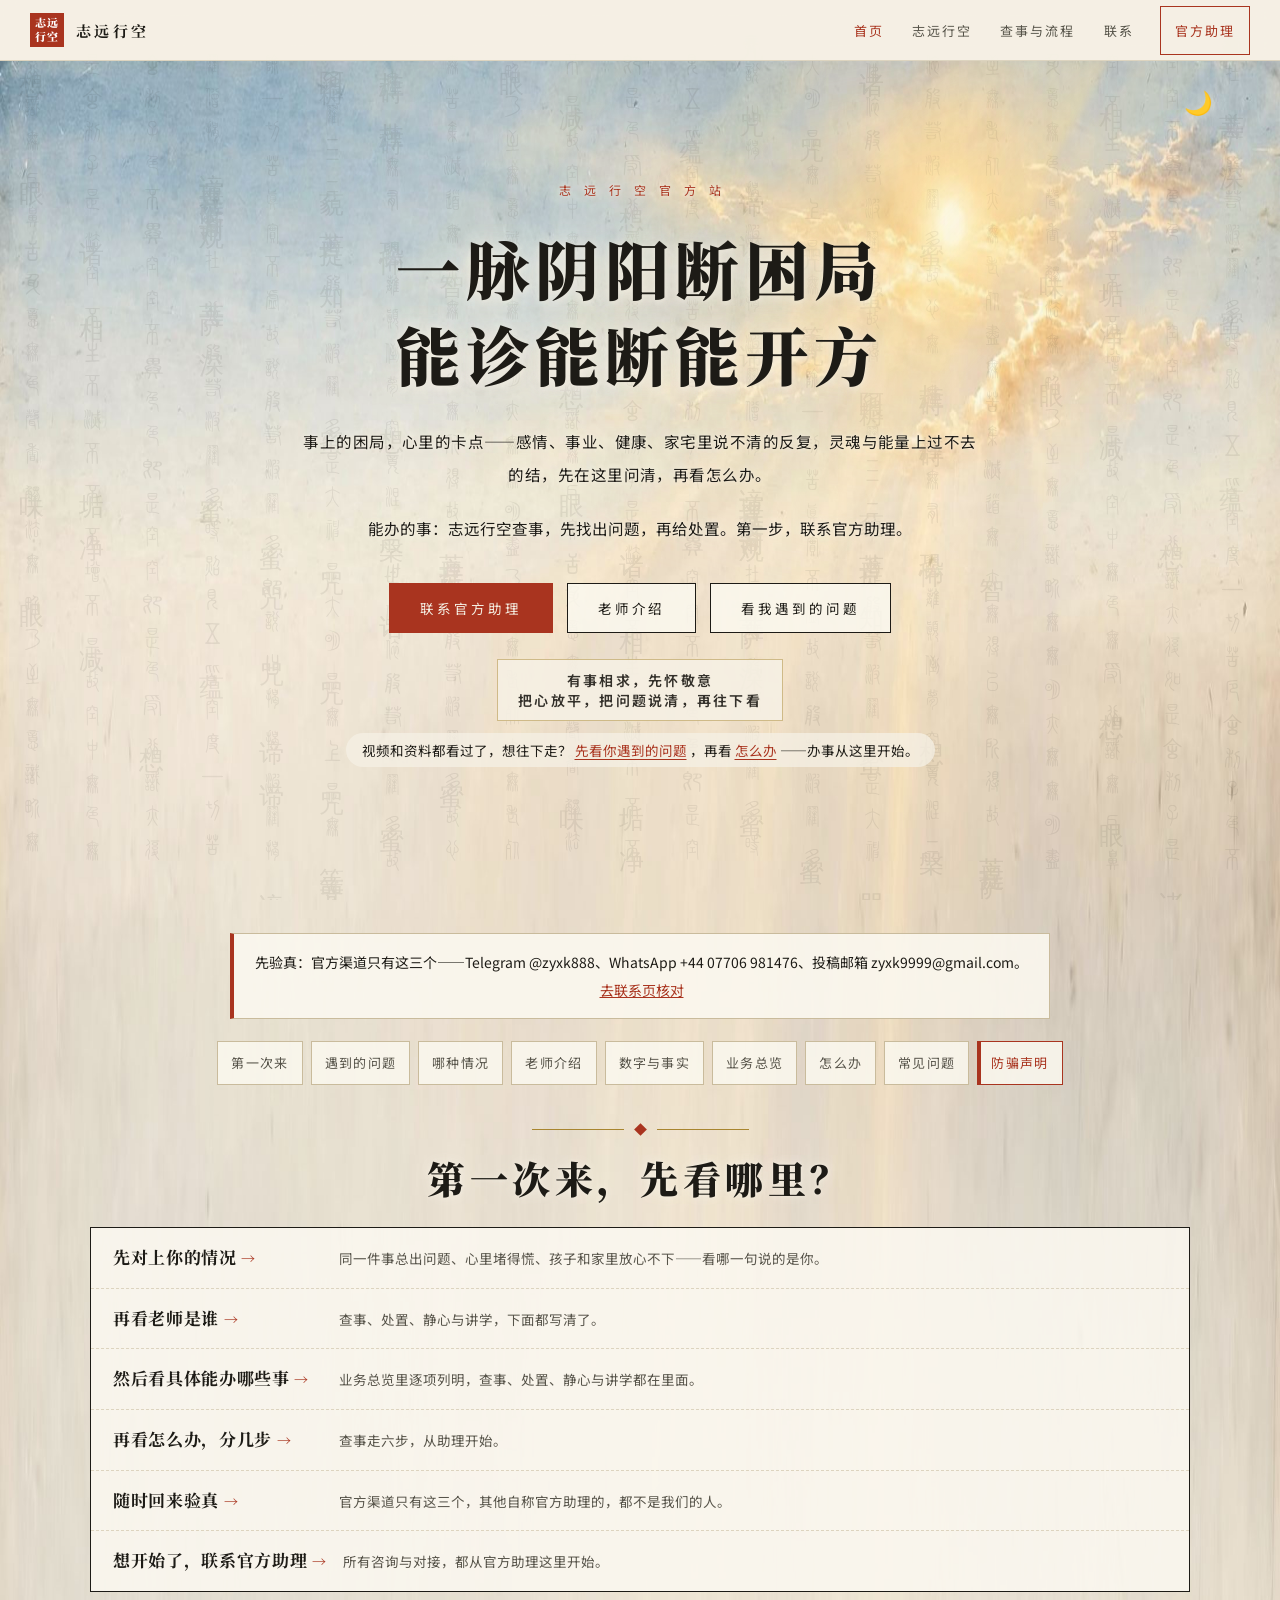
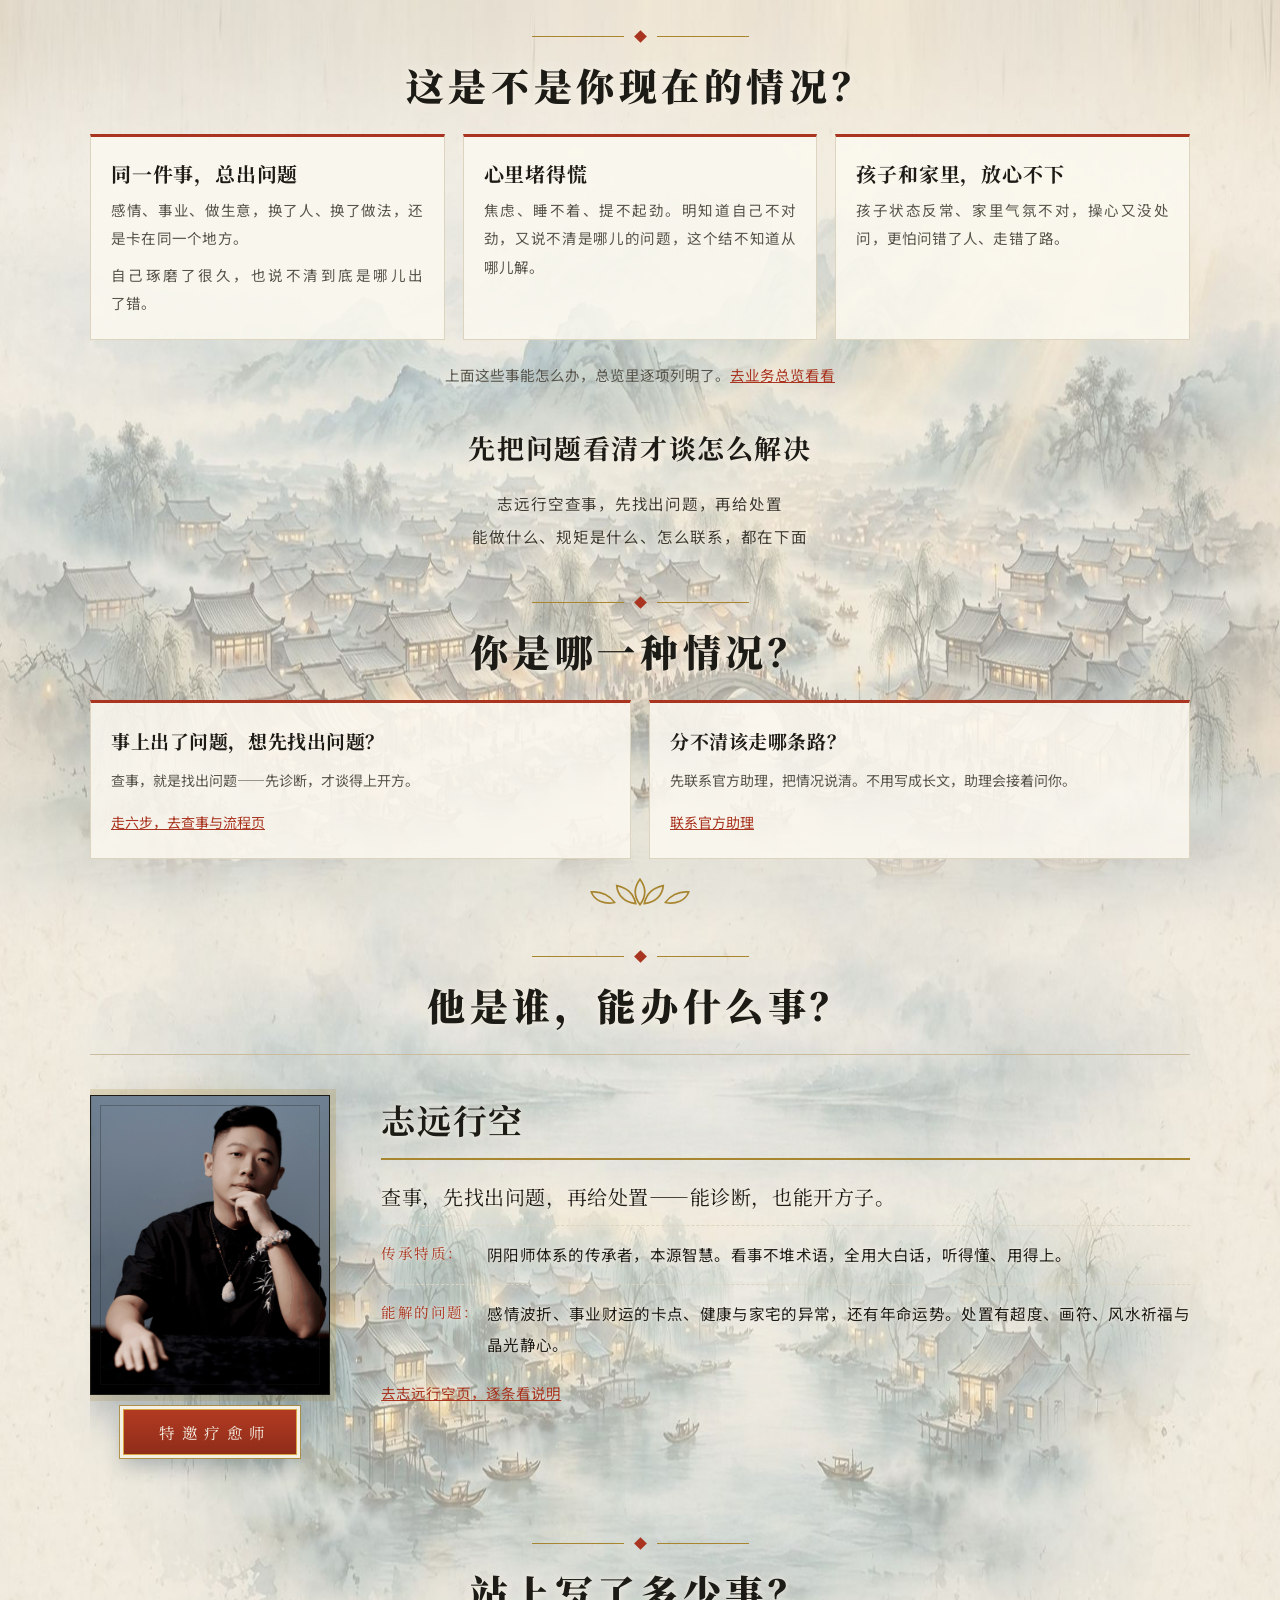
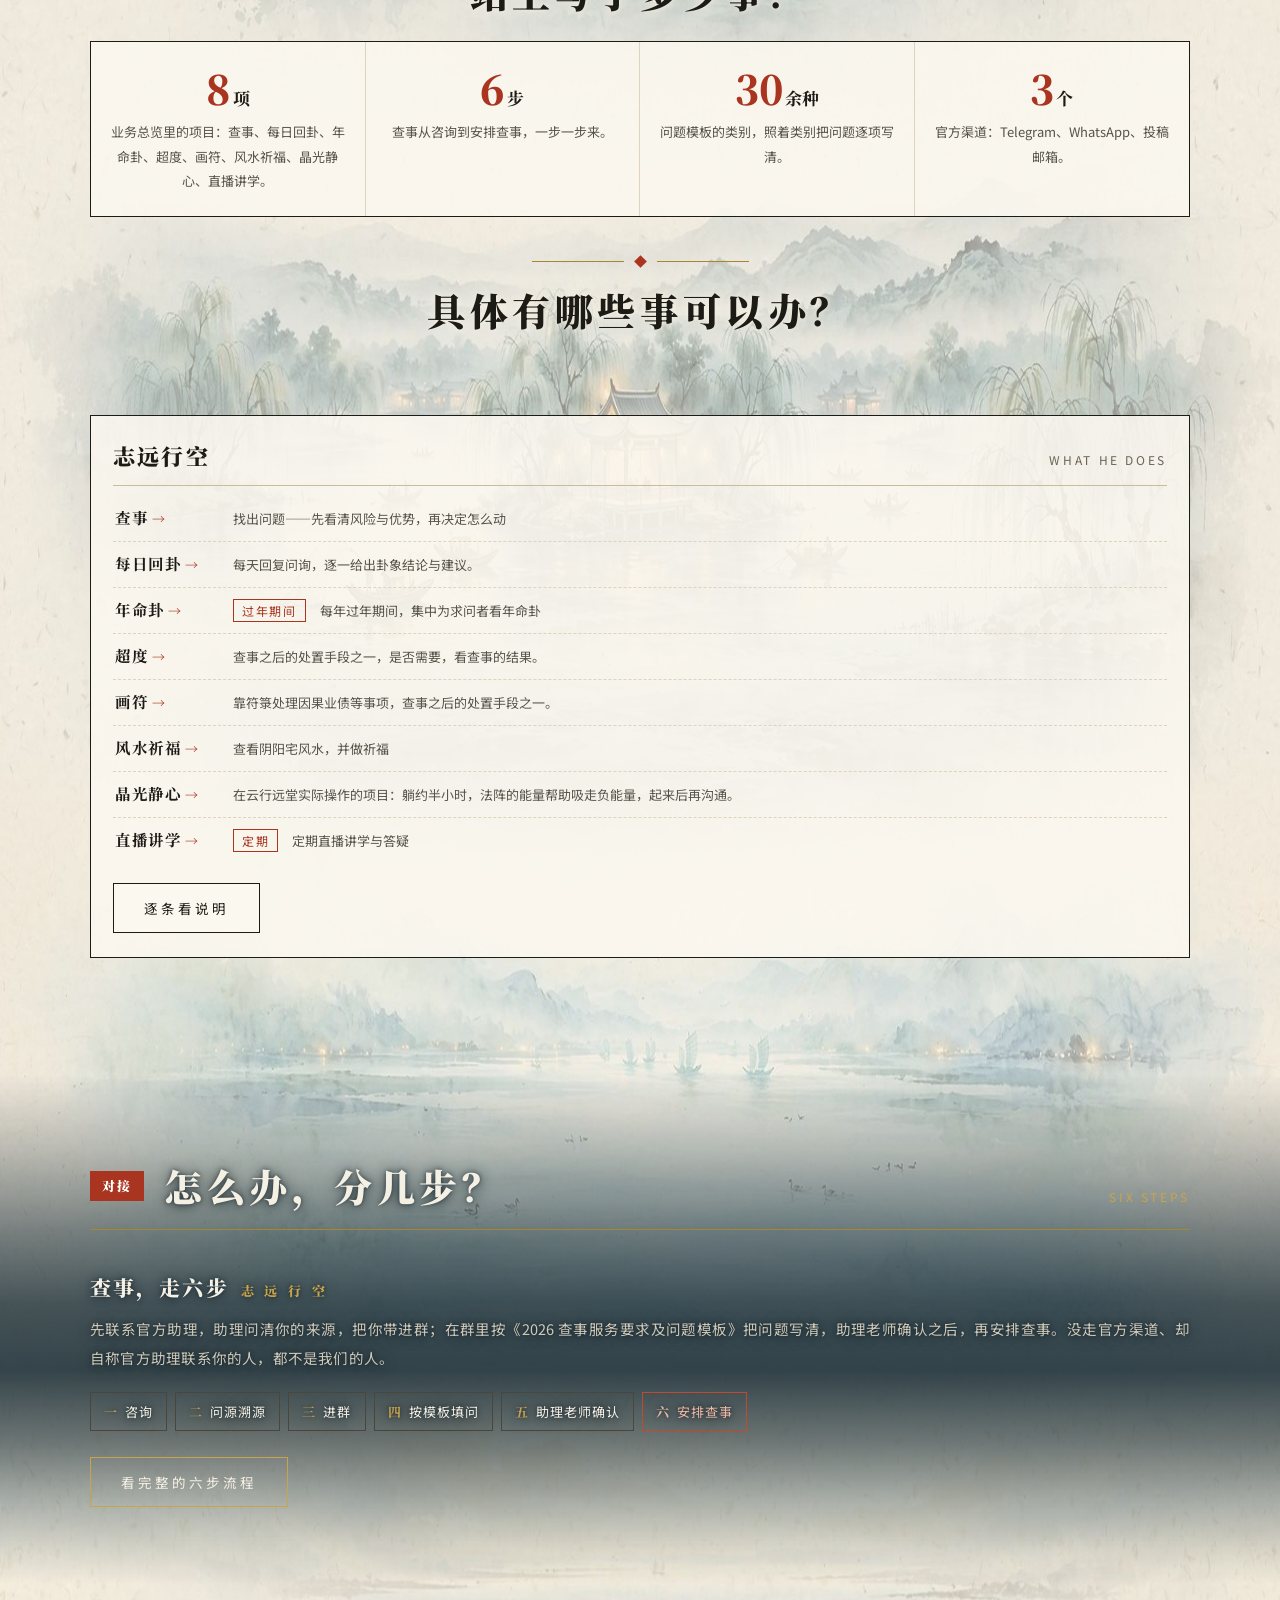
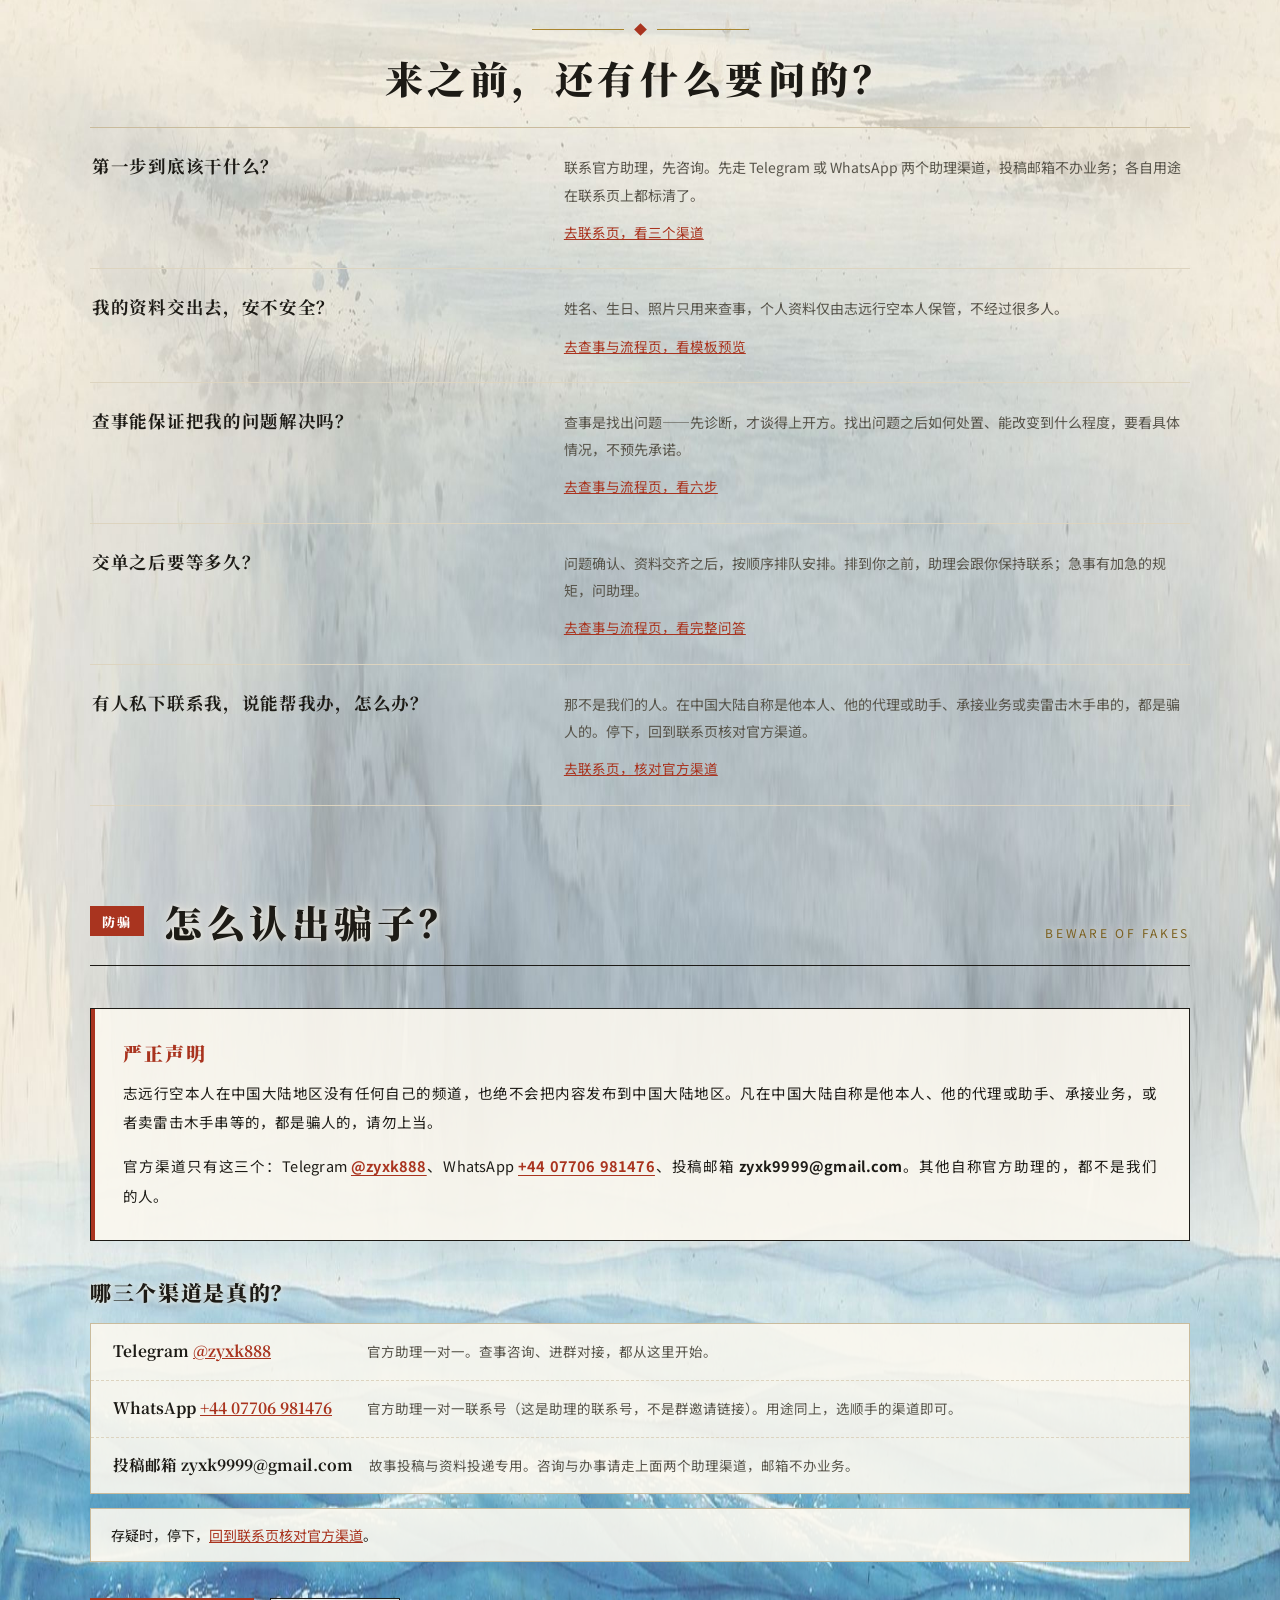
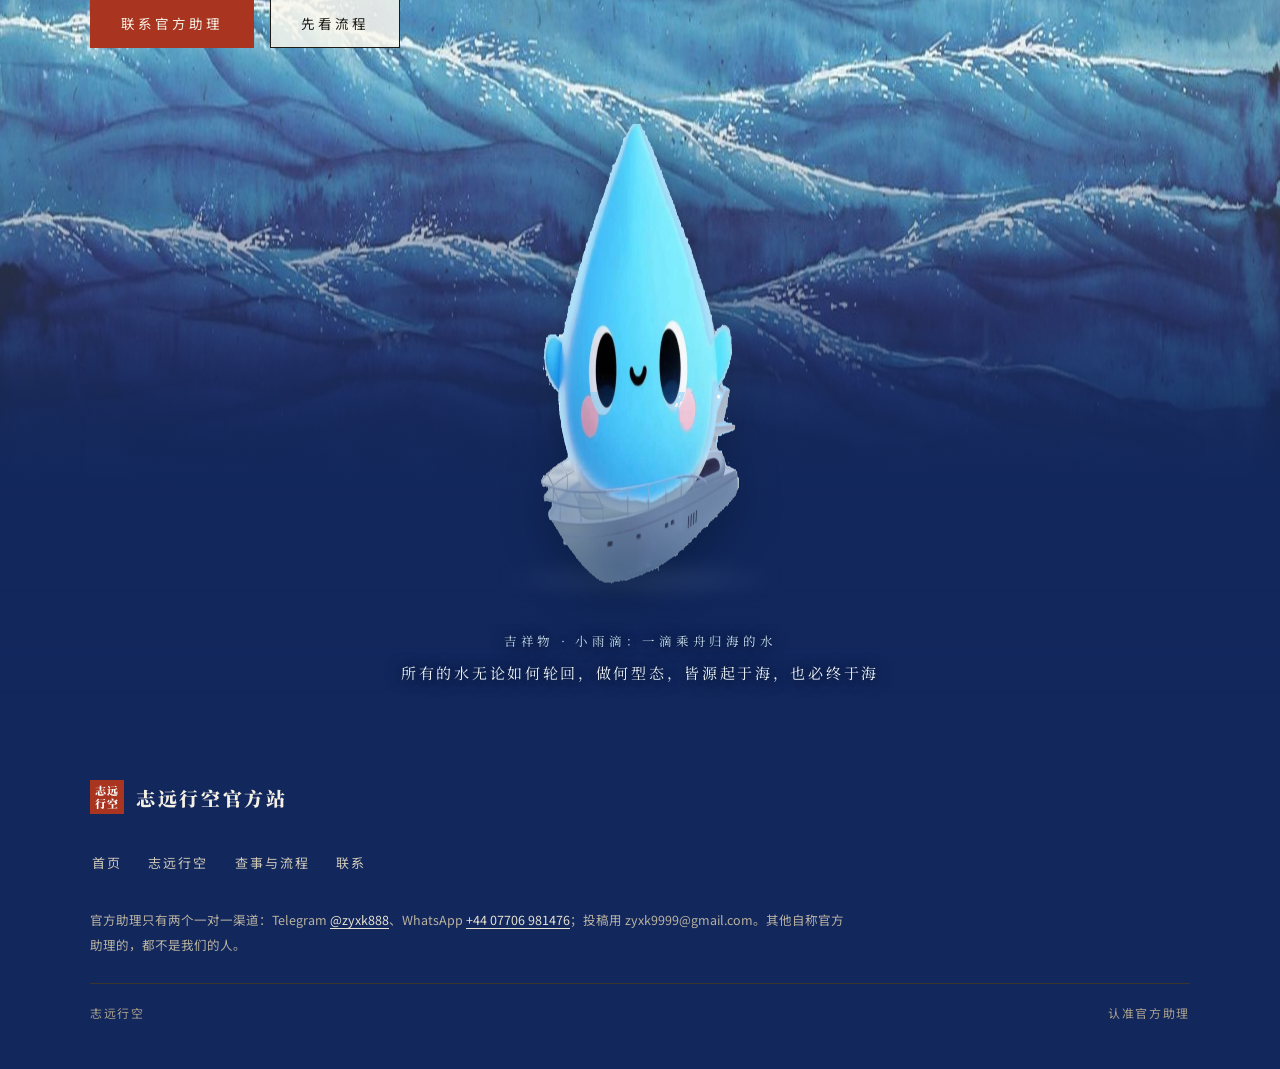
==== commit 479d7ee4: "进化轮次：文案整体完善第五轮（联系页标题对齐＋去传统业务残留标签＋晶光静心补半小时交代＋地图补静心＋去歧义）" ====
--- a/index.html
+++ b/index.html
@@ -698,7 +698,7 @@
     <div class="sec" id="newcomer"><div class="orn"><i></i><em></em><i></i></div><h2>第一次来，<wbr>先看哪里？</h2></div>
     <div class="maplist">
       <a class="maprow" href="#pain"><span class="mk">先对上你的情况</span><span class="md">同一件事总出问题、心里堵得慌、孩子和家里放心不下——看哪一句说的是你。</span></a>
-      <a class="maprow" href="#teachers"><span class="mk">再看老师是谁</span><span class="md">能查事、能处置、能讲学，下面都写清了。</span></a>
+      <a class="maprow" href="#teachers"><span class="mk">再看老师是谁</span><span class="md">查事、处置、静心与讲学，下面都写清了。</span></a>
       <a class="maprow" href="#overview"><span class="mk">然后看具体能办哪些事</span><span class="md">业务总览里逐项列明，查事、处置、静心与讲学都在里面。</span></a>
       <a class="maprow" href="#paths"><span class="mk">再看怎么办，分几步</span><span class="md">查事走六步，从助理开始。</span></a>
       <a class="maprow" href="#safety"><span class="mk">随时回来验真</span><span class="md">官方渠道只有这三个，其他自称官方助理的，都不是我们的人。</span></a>
@@ -712,7 +712,7 @@
     <div class="pc"><h3>孩子和<span class="nb">家里，</span><wbr>放心不下</h3><p>孩子状态反常、家里气氛不对，操心又没处问，更怕问错了人、走错了路。</p></div>
   </div>
 
-  <p class="secgo">上面这些事，总览里逐项列明了。<a href="#overview">去业务总览看看</a></p>
+  <p class="secgo">上面这些事能怎么办，总览里逐项列明了。<a href="#overview">去业务总览看看</a></p>
 
   <div class="creed">
     <div class="q">先把问题看清<wbr>才谈怎么解决</div>
@@ -756,7 +756,7 @@
   <section class="ch rv" id="overview" style="padding-top:56px">
     <div class="overview2">
       <div class="col">
-        <div class="ch2"><h3>志远<span class="nb">行空 ·</span><wbr> 传统业务</h3><span class="ce" lang="en">WHAT HE DOES</span></div>
+        <div class="ch2"><h3>志远<span class="nb">行空</span></h3><span class="ce" lang="en">WHAT HE DOES</span></div>
         <a class="ov-row" href="zhiyuan.html"><span class="k">查事</span><span class="d">找出问题——先看清风险与优势，再决定怎么动</span></a>
         <a class="ov-row" href="zhiyuan.html"><span class="k">每日回卦</span><span class="d">每天回复问询，逐一给出卦象结论与建议。</span></a>
         <a class="ov-row" href="zhiyuan.html"><span class="k">年命卦</span><span class="tag">过年期间</span><span class="d">每年过年期间，集中为求问者看年命卦</span></a>
